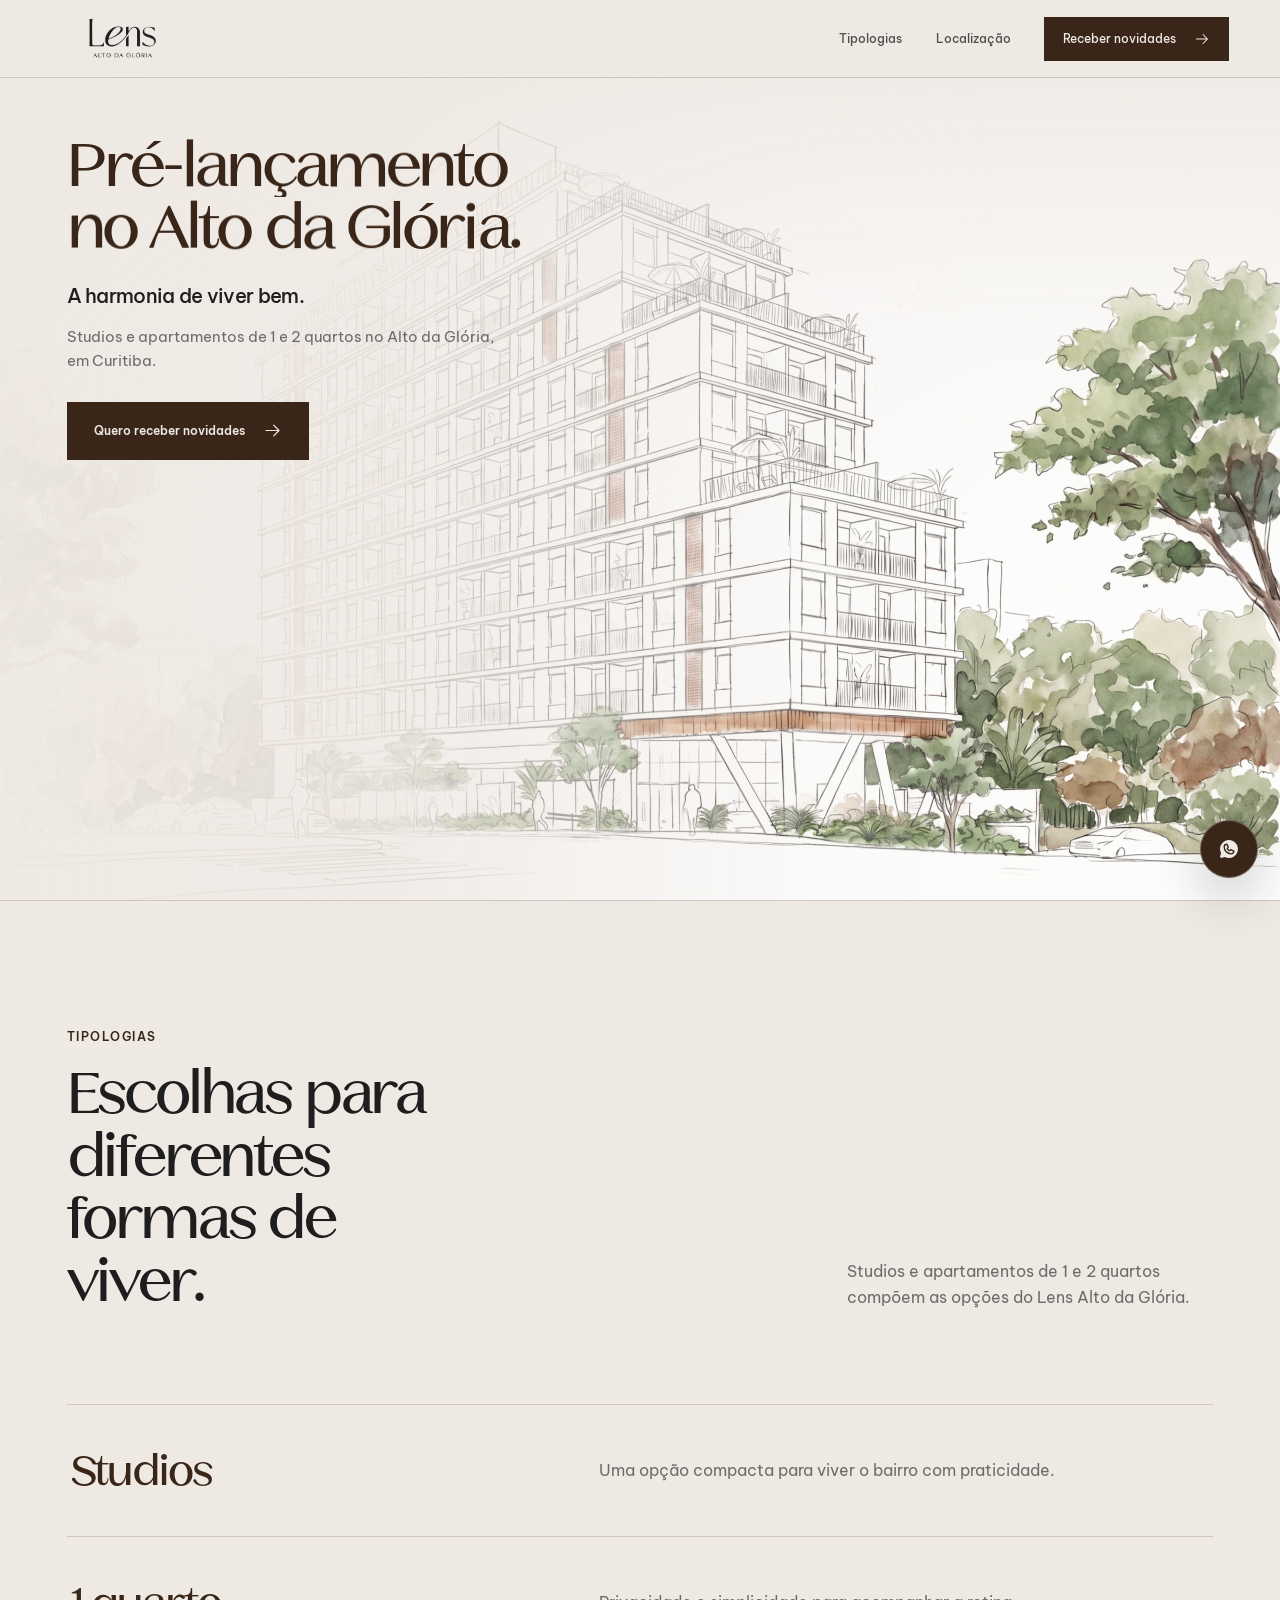
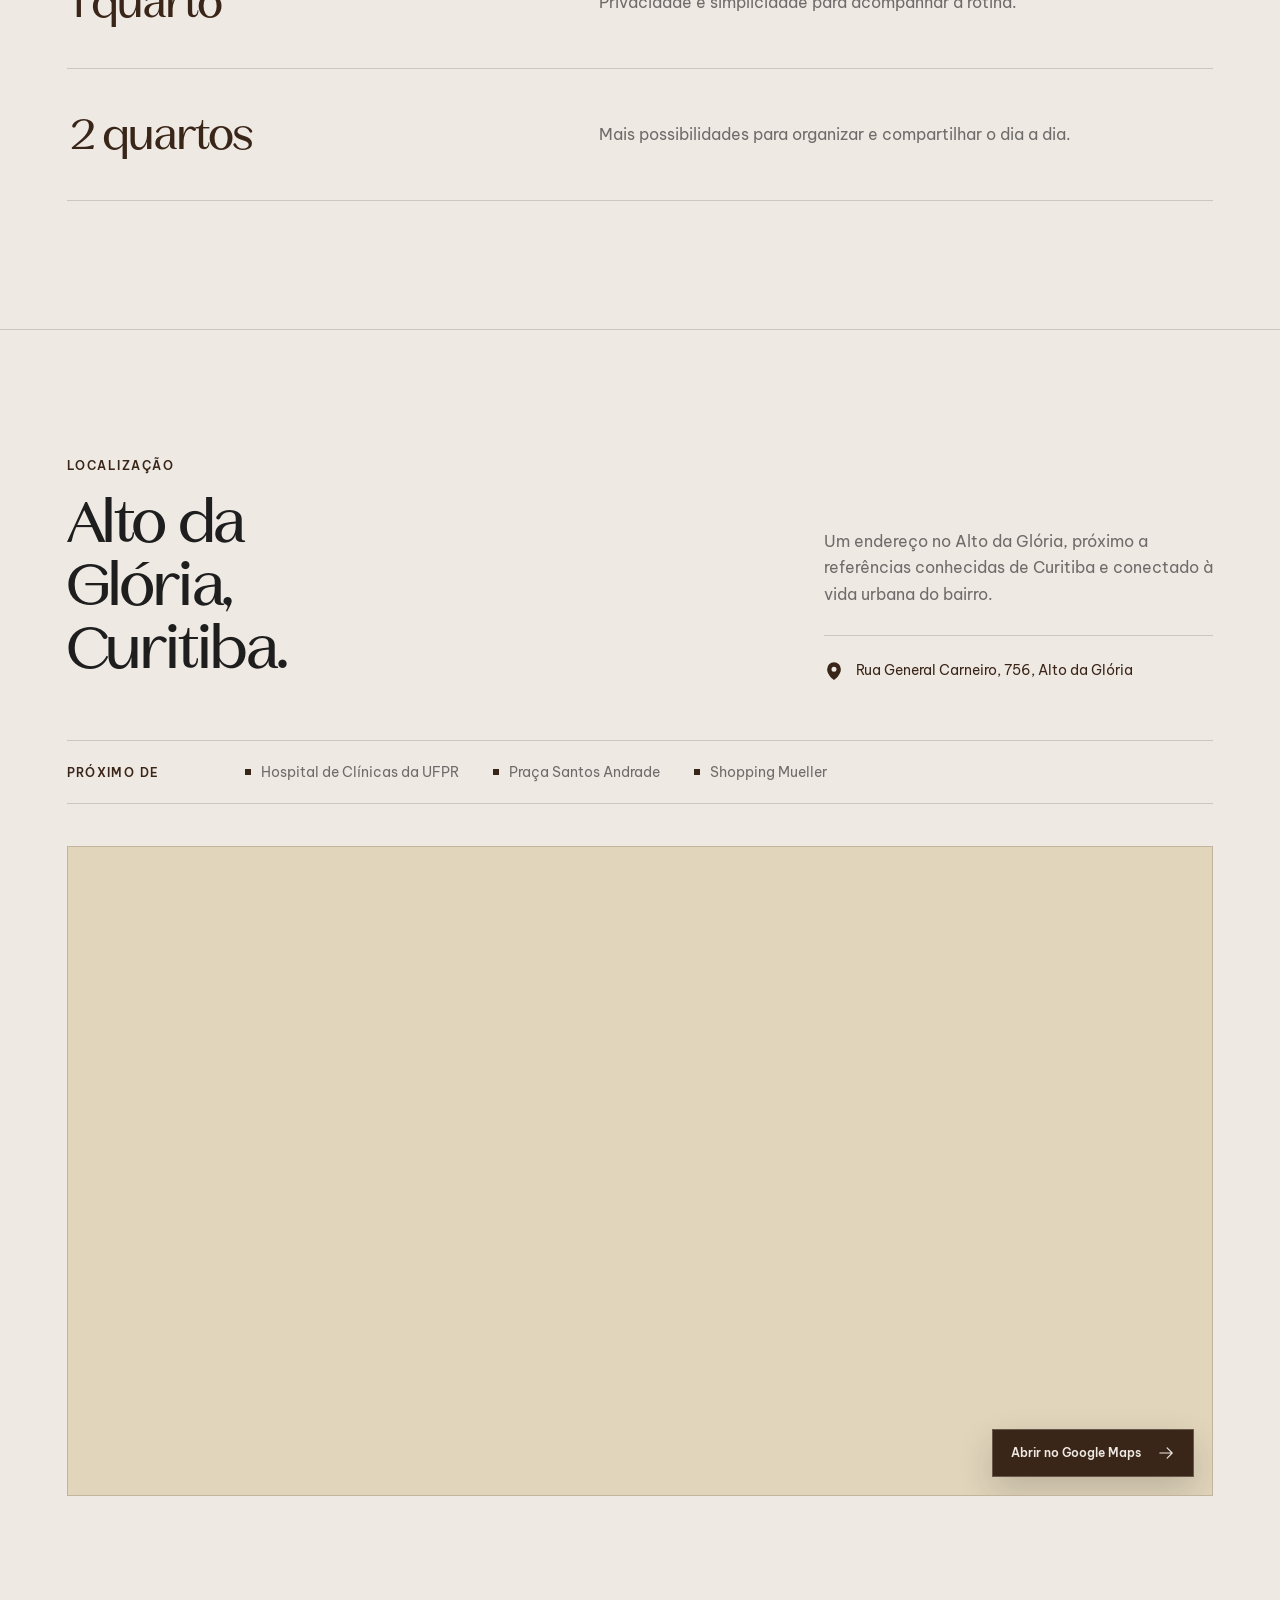
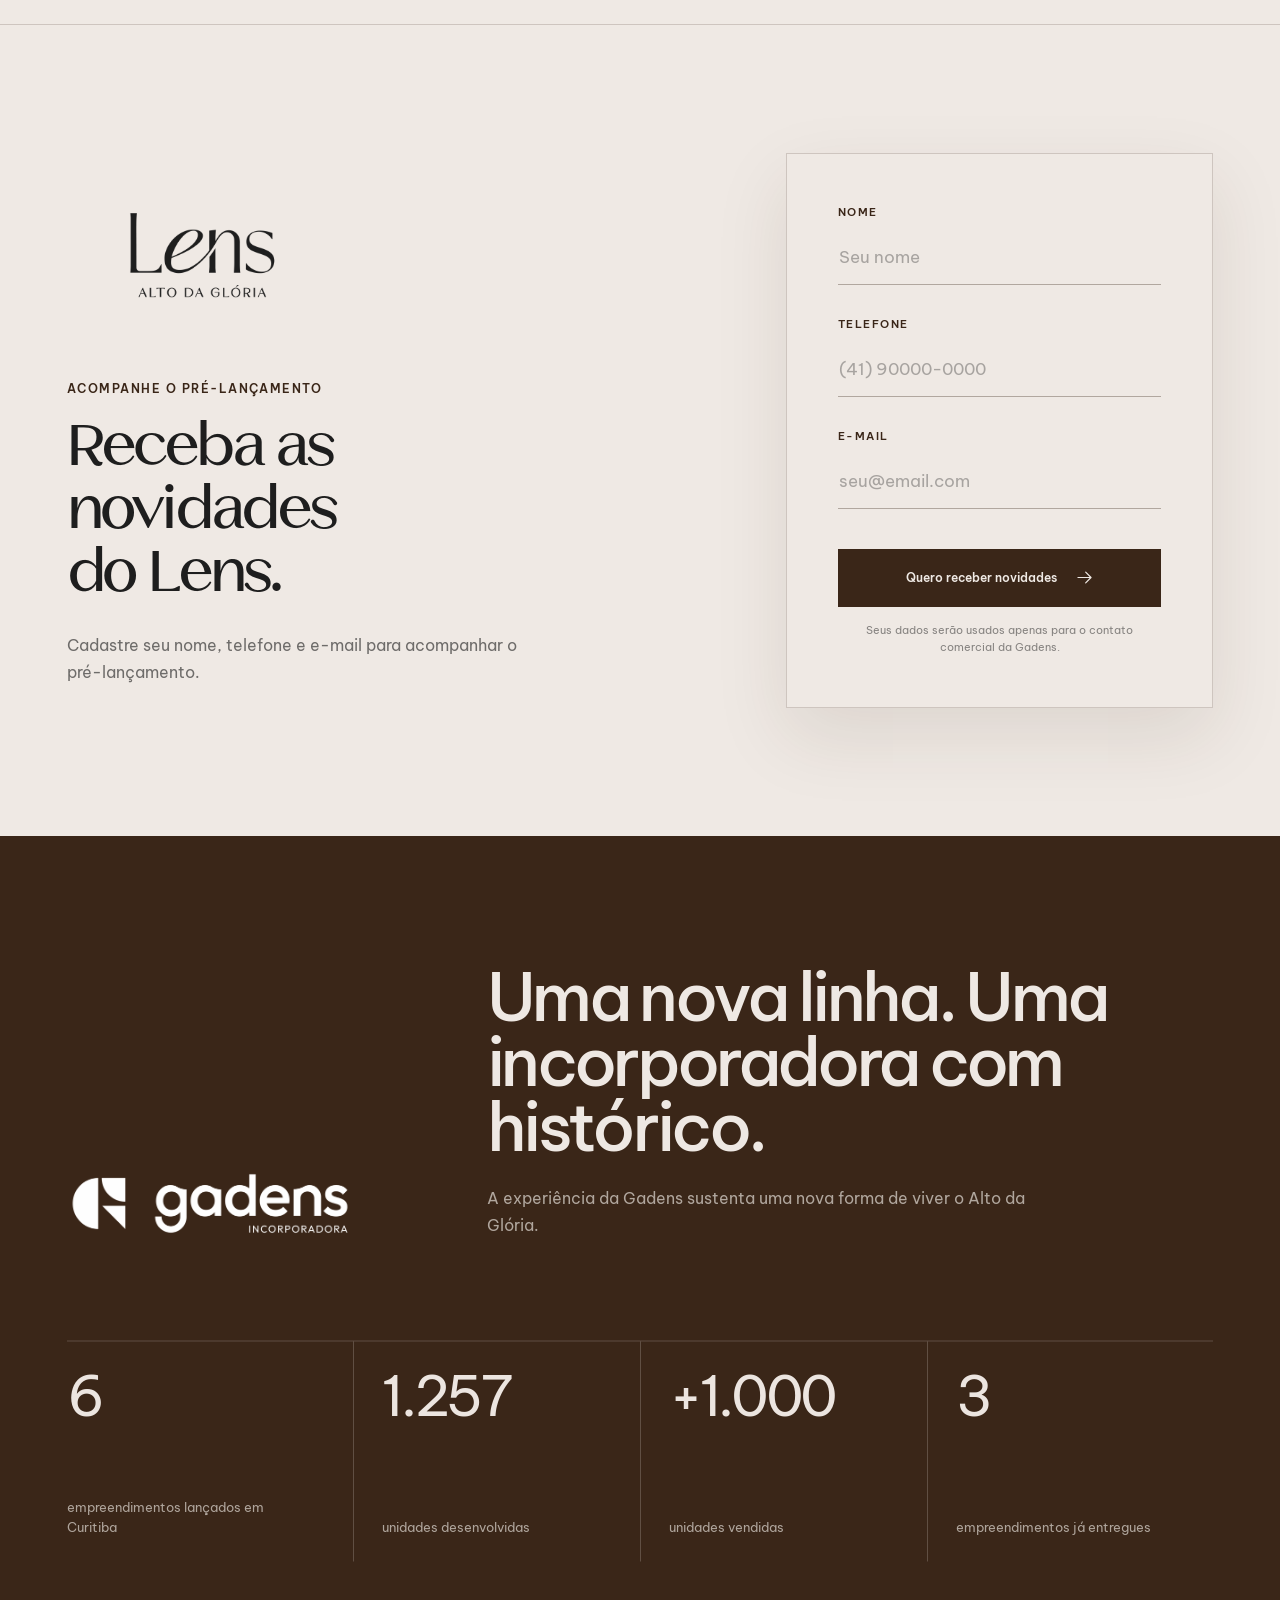
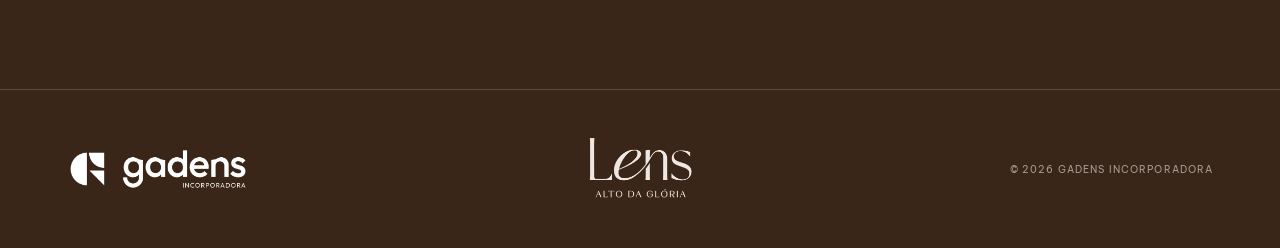
==== index.html @ 65313a86 "Remove interatividade das tipologias" ====
<!doctype html>
<html lang="pt-BR">
  <head>
    <meta charset="UTF-8" />
    <meta name="viewport" content="width=device-width, initial-scale=1.0" />
    <meta name="theme-color" content="#EFE9E4" />
    <link rel="icon" href="[data-uri]" />
    <meta
      name="description"
      content="Lens Alto da Glória. Studios, 1 e 2 quartos no Alto da Glória, em Curitiba. Cadastre-se para receber novidades."
    />
    <meta property="og:title" content="Lens Alto da Glória" />
    <meta property="og:description" content="A harmonia de viver bem." />
    <meta property="og:type" content="website" />
    <title>Lens Alto da Glória | Gadens Incorporadora</title>
    <script type="module" crossorigin src="./assets/index-Ce2ELLYA.js"></script>
    <link rel="stylesheet" crossorigin href="./assets/index-BKQWT8Rb.css">
  </head>
  <body>
    <div id="root"></div>
  </body>
</html>
---- assets/index-BKQWT8Rb.css ----
@font-face{font-family:BVP;src:url(./bvp-400-latin-PpnXBOrz.woff2) format("woff2");font-style:normal;font-weight:400;font-display:swap}@font-face{font-family:Luxenta;src:url(./luxenta-regular-CpVk4b3s.otf) format("opentype");font-style:normal;font-weight:400;font-display:swap}@font-face{font-family:Luxenta;src:url(./luxenta-medium-CBUuQSwQ.otf) format("opentype");font-style:normal;font-weight:500;font-display:swap}@font-face{font-family:Luxenta;src:url(./luxenta-semibold-DcSyJij9.otf) format("opentype");font-style:normal;font-weight:600;font-display:swap}@font-face{font-family:BVP;src:url(./bvp-500-latin-B6LVzGNe.woff2) format("woff2");font-style:normal;font-weight:500;font-display:swap}@font-face{font-family:BVP;src:url(./bvp-600-latin-BZDkUTrt.woff2) format("woff2");font-style:normal;font-weight:600;font-display:swap}:root{color:#1e1e1e;background:#efe9e4;font-family:BVP,Arial,sans-serif;font-synthesis:none;text-rendering:optimizeLegibility;--brown: #3a2618;--beige: #e1d5bb;--paper: #efe9e4;--charcoal: #1e1e1e;--muted: rgba(30, 30, 30, .62);--line: rgba(58, 38, 24, .18);--ease-out: cubic-bezier(.22, 1, .36, 1);--font-product: "Luxenta", "BVP", Arial, sans-serif}*{box-sizing:border-box}html{scroll-behavior:smooth;scroll-padding-top:86px}body{margin:0;min-width:320px;min-height:100vh;background:var(--paper)}body,button,input{font-family:inherit}button,a{-webkit-tap-highlight-color:transparent}a{color:inherit;text-decoration:none}button{color:inherit}img{display:block;max-width:100%}.page-shell{min-height:100vh;overflow:clip}.page-progress{position:fixed;z-index:100;top:0;left:0;width:100%;height:3px;background:var(--brown);transform:scaleX(0);transform-origin:left center}.site-nav{position:fixed;z-index:50;top:0;left:0;width:100%;height:78px;padding:0 clamp(20px,4vw,64px);display:flex;align-items:center;justify-content:space-between;gap:30px;background:#efe9e4eb;border-bottom:1px solid var(--line);-webkit-backdrop-filter:blur(16px);backdrop-filter:blur(16px)}.brand-link{width:142px;height:74px;display:grid;place-items:center;flex:none}.brand-link .brand-image{width:142px;height:74px;object-fit:contain;transform:scale(1.12)}.site-nav nav{display:flex;align-items:center;gap:clamp(20px,2.6vw,40px);color:#1e1e1ec2;font-size:.75rem;font-weight:500}.site-nav nav>a:not(.nav-cta){position:relative;padding:10px 0}.site-nav nav>a:not(.nav-cta):after{content:"";position:absolute;right:0;bottom:4px;left:0;height:1px;background:var(--brown);transform:scaleX(0);transform-origin:right;transition:transform .3s var(--ease-out)}.site-nav nav>a:not(.nav-cta):hover:after,.site-nav nav>a:not(.nav-cta):focus-visible:after{transform:scaleX(1);transform-origin:left}.nav-cta,.primary-button,.submit-button{display:inline-flex;align-items:center;justify-content:center;gap:18px;border:1px solid var(--brown);color:var(--paper);background:var(--brown);transition:color .3s var(--ease-out),background-color .3s var(--ease-out),transform .3s var(--ease-out)}.nav-cta{min-height:44px;padding:0 18px}.nav-cta:hover,.primary-button:hover,.submit-button:hover:not(:disabled){color:var(--brown);background:transparent;transform:translateY(-2px)}.hero{position:relative;isolation:isolate;width:100%;min-height:100dvh;margin:0;padding:clamp(134px,15vh,174px) clamp(22px,5.2vw,82px) 54px;overflow:hidden}.hero-copy{position:relative;z-index:2;max-width:700px;margin-left:max(0px,calc((100vw - 1440px)/2))}.section-label{margin:0;color:var(--brown);font-size:.72rem;font-weight:600;letter-spacing:.13em;text-transform:uppercase}.hero h1{margin:0;color:var(--brown);font-size:clamp(3.75rem,5.25vw,5.25rem);font-weight:600;line-height:.93;letter-spacing:-.055em;font-family:var(--font-product)}.hero-title-line{display:block;overflow:hidden}.hero-title-line>span{display:block}.hero-slogan{margin:24px 0 0;color:var(--charcoal);font-size:clamp(1.15rem,1.55vw,1.55rem);font-weight:500;line-height:1.16;letter-spacing:-.035em}.hero-support{max-width:45ch;margin:18px 0 0;color:var(--muted);font-size:clamp(.92rem,1.08vw,1.02rem);line-height:1.65}.hero-actions{margin-top:28px;display:flex;align-items:center}.primary-button{min-height:58px;padding:0 26px;font-size:.76rem;font-weight:600}.hero-visual{position:absolute;z-index:0;inset:78px 0 0;overflow:hidden;background:#f7f5f2}.hero-visual:after{content:"";position:absolute;z-index:1;inset:0;background:linear-gradient(90deg,rgba(239,233,228,.97) 0%,rgba(239,233,228,.88) 31%,rgba(239,233,228,.12) 62%,transparent 78%),linear-gradient(180deg,rgba(239,233,228,.9) 0%,rgba(239,233,228,.16) 30%,transparent 54%);pointer-events:none}.hero-product-image{width:100%;height:100%;position:absolute;inset:0;object-fit:cover;object-position:53% bottom;filter:saturate(.86) sepia(.05) contrast(.98);will-change:transform;transition:transform .7s cubic-bezier(.4,0,.2,1)}.hero-visual:hover .hero-product-image{transform:scale(1.008)}.section-shell{width:min(100%,1440px);margin:0 auto;padding:clamp(94px,10vw,150px) clamp(22px,5.2vw,82px)}.typology-header h2,.location-intro h2,.lead-copy h2{margin:20px 0 0;color:var(--charcoal);font-size:clamp(2.8rem,5vw,5.5rem);font-weight:500;line-height:.98;letter-spacing:-.05em;font-family:var(--font-product)}.typologies{border-top:1px solid var(--line)}.typology-header{display:grid;grid-template-columns:minmax(0,1fr) minmax(280px,.55fr);gap:clamp(50px,9vw,130px);align-items:end}.typology-header h2{max-width:10.6ch}.typology-header>p{margin:0 0 4px;color:var(--muted);font-size:1rem;line-height:1.65}.typology-list{margin-top:clamp(58px,7vw,94px);border-top:1px solid var(--line)}.typology-row{width:100%;min-height:132px;padding:24px 4px;display:grid;grid-template-columns:minmax(190px,.8fr) minmax(280px,1fr);gap:40px;align-items:center;border-bottom:1px solid var(--line);background:transparent;text-align:left}.typology-title{color:var(--brown);font-size:clamp(2.1rem,3.6vw,4rem);font-weight:500;letter-spacing:-.045em;font-family:var(--font-product)}.typology-description{color:var(--muted);font-size:.98rem;line-height:1.6}.location{border-top:1px solid var(--line)}.location-intro{display:grid;grid-template-columns:minmax(0,1fr) minmax(300px,.62fr);gap:clamp(56px,10vw,150px);align-items:end}.location-intro h2{max-width:9ch}.location-copy>p{margin:0;color:var(--muted);font-size:1rem;line-height:1.65}.location-copy address{margin-top:28px;padding-top:24px;display:flex;align-items:flex-start;gap:12px;border-top:1px solid var(--line);color:var(--brown);font-size:.9rem;font-style:normal;line-height:1.5}.location-copy address svg{flex:none;margin-top:1px}.surroundings{margin-top:58px;padding:22px 0;display:grid;grid-template-columns:150px 1fr;gap:28px;border-top:1px solid var(--line);border-bottom:1px solid var(--line)}.surroundings>p{margin:2px 0 0;color:var(--brown);font-size:.72rem;font-weight:600;letter-spacing:.12em;text-transform:uppercase}.surroundings ul{margin:0;padding:0;display:flex;flex-wrap:wrap;gap:12px 34px;list-style:none}.surroundings li{color:var(--muted);font-size:.9rem}.surroundings li:before{content:"";width:6px;height:6px;margin:0 10px 2px 0;display:inline-block;background:var(--brown)}.map-frame{position:relative;margin-top:42px;height:clamp(430px,52vw,650px);overflow:hidden;background:var(--beige);border:1px solid var(--line)}.map-frame iframe{width:100%;height:100%;display:block;border:0;filter:grayscale(.72) sepia(.18) contrast(.92)}.map-link{position:absolute;right:18px;bottom:18px;min-height:48px;padding:0 18px;display:flex;align-items:center;gap:16px;color:var(--paper);background:var(--brown);border:1px solid rgba(239,233,228,.25);box-shadow:0 14px 34px #1e1e1e2e;font-size:.74rem;font-weight:600;transition:transform .3s var(--ease-out)}.map-link:hover{transform:translateY(-3px)}.lead-section{display:grid;grid-template-columns:minmax(0,.92fr) minmax(420px,.68fr);gap:clamp(60px,11vw,160px);align-items:center;background:var(--paper);border-top:1px solid var(--line)}.lead-logo{width:246px;height:164px;object-fit:contain;margin-bottom:42px;transform:scale(1.1);transform-origin:left center}.lead-copy h2{max-width:8.5ch}.lead-copy>p:last-child{max-width:43ch;margin:28px 0 0;color:var(--muted);font-size:1rem;line-height:1.65}.lead-form-wrap{min-height:500px;padding:clamp(34px,4vw,58px);display:flex;flex-direction:column;justify-content:center;background:var(--paper);border:1px solid var(--line);box-shadow:0 28px 70px #3a26181a}.field+.field{margin-top:32px}.field label{display:block;margin-bottom:10px;color:var(--brown);font-size:.68rem;font-weight:600;letter-spacing:.13em;text-transform:uppercase}.field input{width:100%;min-height:56px;padding:0 1px;color:var(--charcoal);background:transparent;border:0;border-bottom:1px solid rgba(58,38,24,.34);border-radius:0;outline:0;font-size:1.05rem;transition:border-color .25s ease}.field input::placeholder{color:#1e1e1e57}.field input:focus{border-color:var(--brown)}.field input[aria-invalid=true]{border-color:#8b3c2f}.field-error{display:block;margin-top:8px;color:#7c3026;font-size:.76rem}.submit-error{margin-top:24px;padding:13px 14px;display:flex;align-items:flex-start;gap:10px;color:#6f2b23;background:#8b3c2f14;border:1px solid rgba(139,60,47,.22);font-size:.78rem;line-height:1.45}.submit-error svg{flex:none;margin-top:1px}.submit-button{width:100%;min-height:58px;margin-top:40px;padding:0 22px;font-size:.76rem;font-weight:600;cursor:pointer}.submit-button:disabled{cursor:wait;opacity:.58}.privacy-copy{margin:15px 0 0;color:#1e1e1e80;font-size:.7rem;line-height:1.5;text-align:center}.form-state{display:flex;flex-direction:column;align-items:flex-start}.state-icon{width:56px;height:56px;display:grid;place-items:center;color:var(--paper);background:var(--brown)}.form-state h3{margin:30px 0 0;color:var(--charcoal);font-size:clamp(2rem,3.6vw,3.4rem);font-weight:500;line-height:1;letter-spacing:-.045em;font-family:var(--font-product)}.form-state p{max-width:34ch;margin:18px 0 0;color:var(--muted);line-height:1.6}.gadens-proof{width:100%;max-width:none;color:var(--paper);background:var(--brown)}.gadens-proof-intro,.gadens-numbers{width:min(100%,1276px);margin-right:auto;margin-left:auto}.gadens-proof-intro{display:grid;grid-template-columns:minmax(230px,.42fr) minmax(0,1fr);gap:clamp(54px,9vw,140px);align-items:end}.gadens-proof-logo{width:min(100%,286px)}.gadens-proof-intro h2{max-width:14ch;margin:0;color:var(--paper);font-size:clamp(2.85rem,5.2vw,5.7rem);font-weight:500;line-height:.98;letter-spacing:-.055em}.gadens-proof-intro p{max-width:49ch;margin:26px 0 0;color:#efe9e4a8;font-size:1rem;line-height:1.65}.gadens-numbers{margin-top:clamp(68px,8vw,112px);display:grid;grid-template-columns:repeat(4,minmax(0,1fr));border-top:1px solid rgba(239,233,228,.22)}.gadens-number{min-height:220px;padding:30px clamp(18px,2.2vw,34px) 24px 0;display:flex;flex-direction:column;justify-content:space-between}.gadens-number+.gadens-number{padding-left:clamp(18px,2.2vw,34px);border-left:1px solid rgba(239,233,228,.22)}.gadens-number strong{min-width:0;font-size:clamp(3rem,4.4vw,5.25rem);font-weight:400;line-height:.9;letter-spacing:-.06em;white-space:nowrap}.gadens-number span{max-width:22ch;color:#efe9e4a8;font-size:.82rem;line-height:1.5}footer{min-height:126px;padding:30px clamp(22px,5.2vw,82px);display:grid;grid-template-columns:1fr auto 1fr;align-items:center;gap:24px;color:#efe9e499;background:var(--brown);border-top:1px solid rgba(239,233,228,.18);font-size:.65rem;letter-spacing:.11em;text-transform:uppercase}.footer-gadens-mark{display:block;width:182px}.footer-gadens-logo{width:100%;height:94px;object-fit:contain}.footer-lens-logo{width:194px;height:98px;object-fit:contain;transform:scale(1.3)}footer span:last-child{text-align:right}.whatsapp-button{position:fixed;z-index:45;right:22px;bottom:22px;width:58px;height:58px;padding:0;display:flex;align-items:center;justify-content:center;color:var(--paper);background:var(--brown);border:1px solid rgba(239,233,228,.28);border-radius:50%;box-shadow:0 18px 48px #1e1e1e38;transition:color .3s var(--ease-out),background-color .3s var(--ease-out),transform .3s var(--ease-out)}.whatsapp-button:hover{color:var(--brown);background:var(--beige);transform:translateY(-3px)}@media(max-width:1020px){.site-nav nav>a:not(.nav-cta){display:none}.hero{padding-top:138px}.hero-copy{max-width:680px;margin-left:0}.hero-visual:after{background:linear-gradient(90deg,#efe9e4f5,#efe9e4bd 58%,#efe9e414 90%),linear-gradient(180deg,rgba(239,233,228,.9) 0%,rgba(239,233,228,.08) 48%,transparent 68%)}.typology-header,.location-intro,.lead-section{grid-template-columns:1fr}.typology-header,.location-intro{gap:36px}.typology-header>p,.location-copy{max-width:560px}.lead-section{gap:56px}.lead-form-wrap{width:min(100%,620px)}.gadens-proof-intro{grid-template-columns:1fr;align-items:start}.gadens-proof-logo{width:248px}.gadens-numbers{grid-template-columns:repeat(2,minmax(0,1fr))}.gadens-number:nth-child(3){border-left:0;border-top:1px solid rgba(239,233,228,.22)}.gadens-number:nth-child(4){border-top:1px solid rgba(239,233,228,.22)}}@media(max-width:660px){html{scroll-padding-top:72px}.site-nav{height:72px;padding:0 16px}.brand-link,.brand-link .brand-image{width:106px;height:64px}.nav-cta{min-height:42px;padding:0 13px;gap:10px;font-size:.68rem}.hero{min-height:800px;padding:112px 20px 58px}.hero h1{font-size:clamp(2.35rem,11.5vw,3.45rem);line-height:.95;letter-spacing:-.06em}.hero-slogan{margin-top:24px;font-size:1.3rem}.hero-support{margin-top:14px;font-size:.92rem}.hero-actions{width:100%;margin-top:24px}.primary-button{width:100%}.hero-visual{inset:72px 0 0}.hero-visual:after{background:linear-gradient(180deg,rgba(239,233,228,.98) 0%,rgba(239,233,228,.9) 44%,rgba(239,233,228,.18) 69%,transparent 83%)}.hero-product-image{object-position:54% bottom}.section-shell{padding:86px 20px}.typology-header h2,.location-intro h2,.lead-copy h2{font-size:clamp(2.7rem,13vw,4rem)}.typology-list{margin-top:50px}.typology-row{min-height:150px;padding:24px 0;grid-template-columns:1fr;gap:12px}.typology-title{font-size:2.45rem}.typology-description{grid-column:1;max-width:35ch}.surroundings{grid-template-columns:1fr;gap:18px}.surroundings ul{display:grid;gap:13px}.map-frame{height:500px}.map-link{right:12px;bottom:12px}.lead-logo{width:178px;height:118px;margin-bottom:32px}.lead-form-wrap{min-height:550px;padding:40px 22px 32px}.gadens-proof-intro{gap:42px}.gadens-proof-intro h2{font-size:clamp(2.75rem,13vw,4rem)}.gadens-numbers{margin-top:60px;grid-template-columns:1fr}.gadens-number{min-height:170px;padding:26px 0 24px}.gadens-number+.gadens-number,.gadens-number:nth-child(3),.gadens-number:nth-child(4){padding-left:0;border-left:0;border-top:1px solid rgba(239,233,228,.22)}footer{padding:36px 20px 108px;grid-template-columns:138px 138px;justify-content:start;justify-items:start;gap:22px 24px}.footer-gadens-mark,.footer-lens-logo,.footer-gadens-logo{width:138px;height:92px}.footer-lens-logo{transform:scale(1.45)}footer span:last-child{grid-column:1 / -1;text-align:left}.whatsapp-button{right:15px;bottom:15px;width:54px;height:54px}}@media(max-width:360px){.nav-cta{padding:0 10px;gap:8px;font-size:.61rem}}@media(prefers-reduced-motion:reduce){html{scroll-behavior:auto}*,*:before,*:after{scroll-behavior:auto!important;animation-duration:.01ms!important;animation-iteration-count:1!important;transition-duration:.01ms!important}}
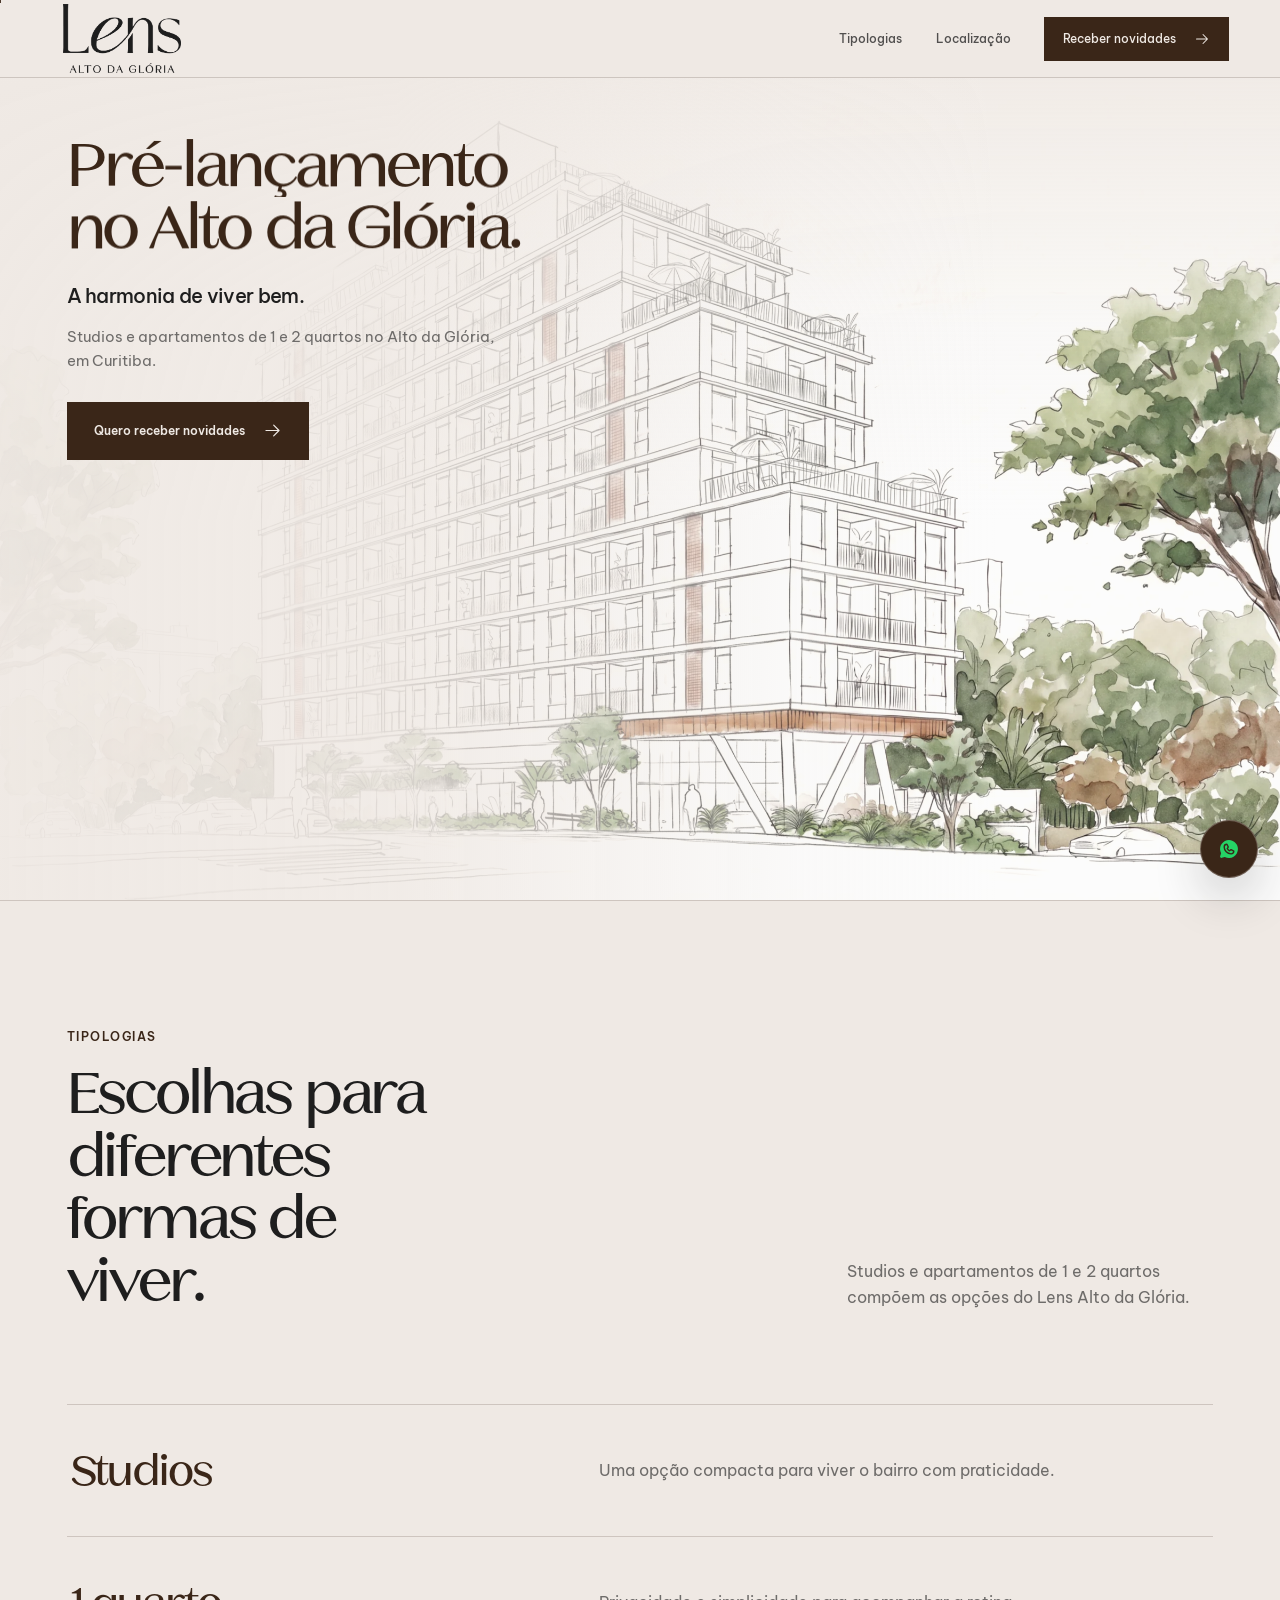
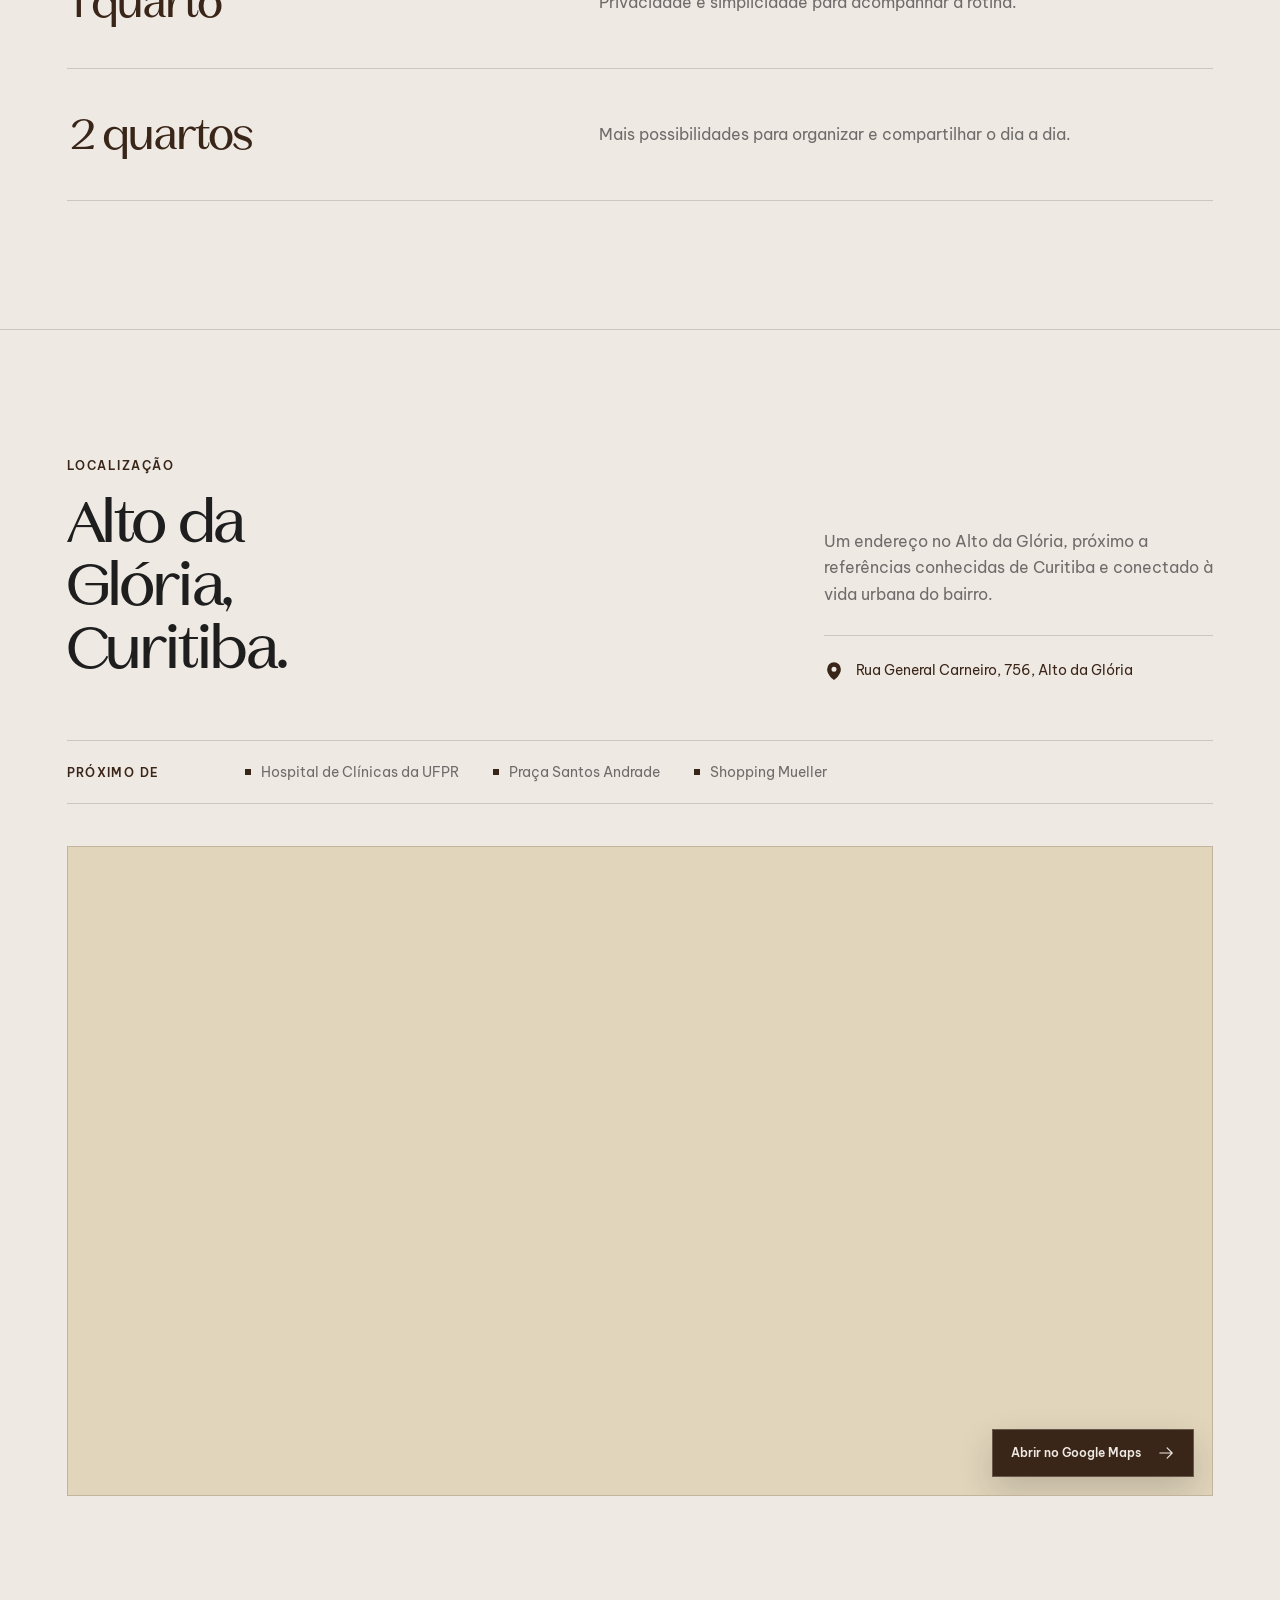
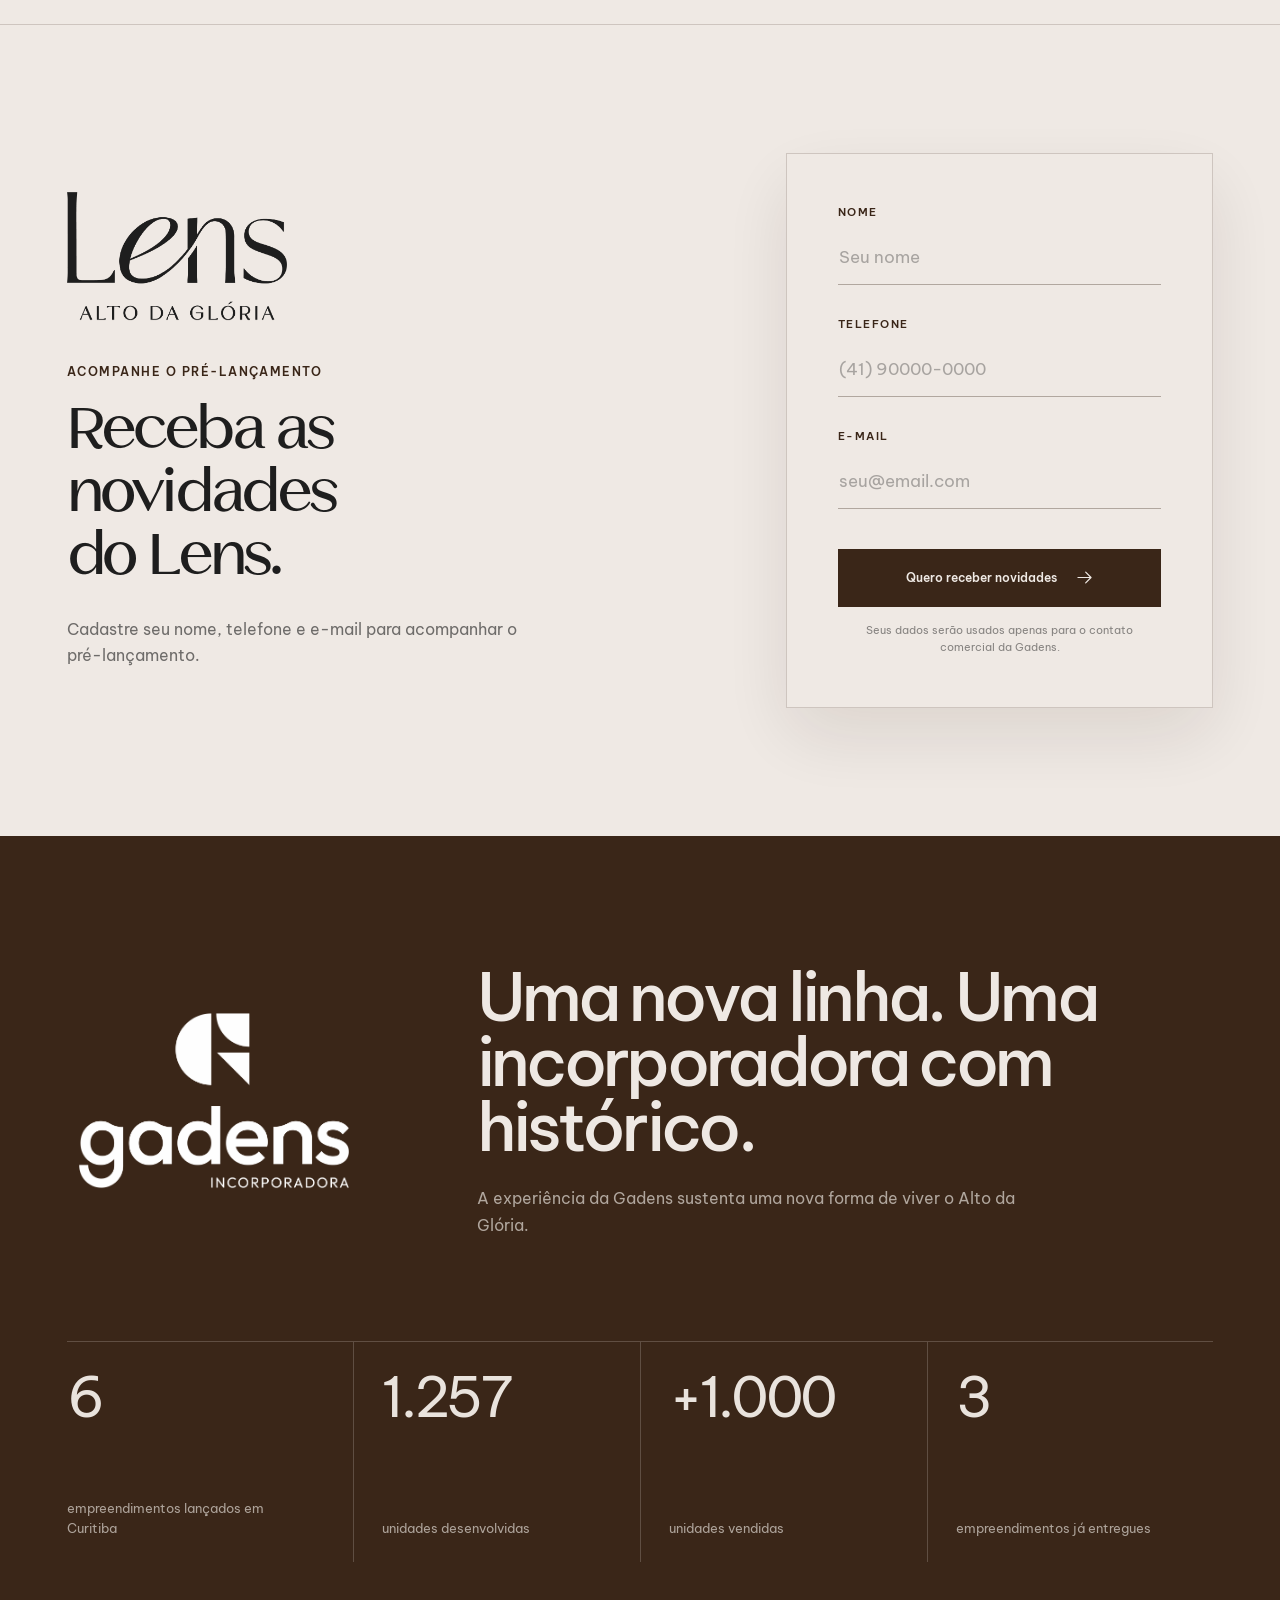
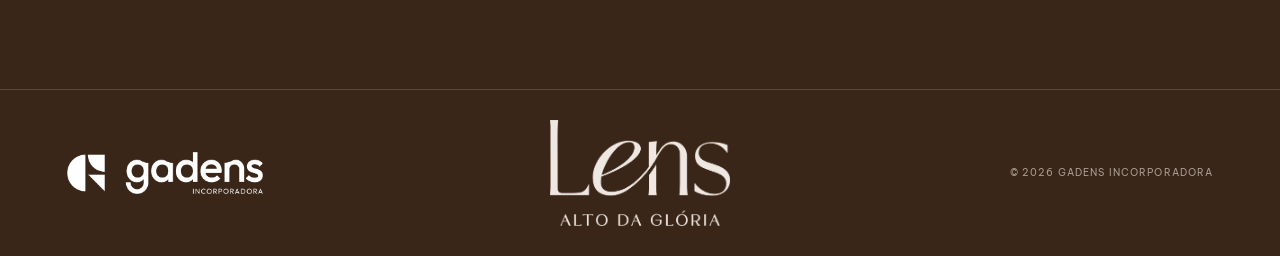
==== commit 6a323421: "Refina logos e WhatsApp responsivos" ====
--- a/index.html
+++ b/index.html
@@ -13,8 +13,8 @@
     <meta property="og:description" content="A harmonia de viver bem." />
     <meta property="og:type" content="website" />
     <title>Lens Alto da Glória | Gadens Incorporadora</title>
-    <script type="module" crossorigin src="./assets/index-Ce2ELLYA.js"></script>
-    <link rel="stylesheet" crossorigin href="./assets/index-BKQWT8Rb.css">
+    <script type="module" crossorigin src="./assets/index-Bk3sko1O.js"></script>
+    <link rel="stylesheet" crossorigin href="./assets/index-BEixvNtS.css">
   </head>
   <body>
     <div id="root"></div>
--- a/assets/index-BEixvNtS.css
+++ b/assets/index-BEixvNtS.css
@@ -0,0 +1 @@
+@font-face{font-family:BVP;src:url(./bvp-400-latin-PpnXBOrz.woff2) format("woff2");font-style:normal;font-weight:400;font-display:swap}@font-face{font-family:Luxenta;src:url(./luxenta-regular-CpVk4b3s.otf) format("opentype");font-style:normal;font-weight:400;font-display:swap}@font-face{font-family:Luxenta;src:url(./luxenta-medium-CBUuQSwQ.otf) format("opentype");font-style:normal;font-weight:500;font-display:swap}@font-face{font-family:Luxenta;src:url(./luxenta-semibold-DcSyJij9.otf) format("opentype");font-style:normal;font-weight:600;font-display:swap}@font-face{font-family:BVP;src:url(./bvp-500-latin-B6LVzGNe.woff2) format("woff2");font-style:normal;font-weight:500;font-display:swap}@font-face{font-family:BVP;src:url(./bvp-600-latin-BZDkUTrt.woff2) format("woff2");font-style:normal;font-weight:600;font-display:swap}:root{color:#1e1e1e;background:#efe9e4;font-family:BVP,Arial,sans-serif;font-synthesis:none;text-rendering:optimizeLegibility;--brown: #3a2618;--beige: #e1d5bb;--paper: #efe9e4;--charcoal: #1e1e1e;--muted: rgba(30, 30, 30, .62);--line: rgba(58, 38, 24, .18);--ease-out: cubic-bezier(.22, 1, .36, 1);--font-product: "Luxenta", "BVP", Arial, sans-serif}*{box-sizing:border-box}html{scroll-behavior:smooth;scroll-padding-top:86px}body{margin:0;min-width:320px;min-height:100vh;background:var(--paper)}body,button,input{font-family:inherit}button,a{-webkit-tap-highlight-color:transparent}a{color:inherit;text-decoration:none}button{color:inherit}img{display:block;max-width:100%}.page-shell{min-height:100vh;overflow:clip}.page-progress{position:fixed;z-index:100;top:0;left:0;width:100%;height:3px;background:var(--brown);transform:scaleX(0);transform-origin:left center}.site-nav{position:fixed;z-index:50;top:0;left:0;width:100%;height:78px;padding:0 clamp(20px,4vw,64px);display:flex;align-items:center;justify-content:space-between;gap:30px;background:#efe9e4eb;border-bottom:1px solid var(--line);-webkit-backdrop-filter:blur(16px);backdrop-filter:blur(16px)}.brand-link{width:142px;height:74px;display:grid;place-items:center;flex:none}.brand-link .brand-image{width:118px;height:auto;object-fit:contain}.site-nav nav{display:flex;align-items:center;gap:clamp(20px,2.6vw,40px);color:#1e1e1ec2;font-size:.75rem;font-weight:500}.site-nav nav>a:not(.nav-cta){position:relative;padding:10px 0}.site-nav nav>a:not(.nav-cta):after{content:"";position:absolute;right:0;bottom:4px;left:0;height:1px;background:var(--brown);transform:scaleX(0);transform-origin:right;transition:transform .3s var(--ease-out)}.site-nav nav>a:not(.nav-cta):hover:after,.site-nav nav>a:not(.nav-cta):focus-visible:after{transform:scaleX(1);transform-origin:left}.nav-cta,.primary-button,.submit-button{display:inline-flex;align-items:center;justify-content:center;gap:18px;border:1px solid var(--brown);color:var(--paper);background:var(--brown);transition:color .3s var(--ease-out),background-color .3s var(--ease-out),transform .3s var(--ease-out)}.nav-cta{min-height:44px;padding:0 18px}.nav-cta:hover,.primary-button:hover,.submit-button:hover:not(:disabled){color:var(--brown);background:transparent;transform:translateY(-2px)}.hero{position:relative;isolation:isolate;width:100%;min-height:100dvh;margin:0;padding:clamp(134px,15vh,174px) clamp(22px,5.2vw,82px) 54px;overflow:hidden}.hero-copy{position:relative;z-index:2;max-width:700px;margin-left:max(0px,calc((100vw - 1440px)/2))}.section-label{margin:0;color:var(--brown);font-size:.72rem;font-weight:600;letter-spacing:.13em;text-transform:uppercase}.hero h1{margin:0;color:var(--brown);font-size:clamp(3.75rem,5.25vw,5.25rem);font-weight:600;line-height:.93;letter-spacing:-.055em;font-family:var(--font-product)}.hero-title-line{display:block;overflow:hidden}.hero-title-line>span{display:block}.hero-slogan{margin:24px 0 0;color:var(--charcoal);font-size:clamp(1.15rem,1.55vw,1.55rem);font-weight:500;line-height:1.16;letter-spacing:-.035em}.hero-support{max-width:45ch;margin:18px 0 0;color:var(--muted);font-size:clamp(.92rem,1.08vw,1.02rem);line-height:1.65}.hero-actions{margin-top:28px;display:flex;align-items:center}.primary-button{min-height:58px;padding:0 26px;font-size:.76rem;font-weight:600}.hero-visual{position:absolute;z-index:0;inset:78px 0 0;overflow:hidden;background:#f7f5f2}.hero-visual:after{content:"";position:absolute;z-index:1;inset:0;background:linear-gradient(90deg,rgba(239,233,228,.97) 0%,rgba(239,233,228,.88) 31%,rgba(239,233,228,.12) 62%,transparent 78%),linear-gradient(180deg,rgba(239,233,228,.9) 0%,rgba(239,233,228,.16) 30%,transparent 54%);pointer-events:none}.hero-product-image{width:100%;height:100%;position:absolute;inset:0;object-fit:cover;object-position:53% bottom;filter:saturate(.86) sepia(.05) contrast(.98);will-change:transform;transition:transform .7s cubic-bezier(.4,0,.2,1)}.hero-visual:hover .hero-product-image{transform:scale(1.008)}.section-shell{width:min(100%,1440px);margin:0 auto;padding:clamp(94px,10vw,150px) clamp(22px,5.2vw,82px)}.typology-header h2,.location-intro h2,.lead-copy h2{margin:20px 0 0;color:var(--charcoal);font-size:clamp(2.8rem,5vw,5.5rem);font-weight:500;line-height:.98;letter-spacing:-.05em;font-family:var(--font-product)}.typologies{border-top:1px solid var(--line)}.typology-header{display:grid;grid-template-columns:minmax(0,1fr) minmax(280px,.55fr);gap:clamp(50px,9vw,130px);align-items:end}.typology-header h2{max-width:10.6ch}.typology-header>p{margin:0 0 4px;color:var(--muted);font-size:1rem;line-height:1.65}.typology-list{margin-top:clamp(58px,7vw,94px);border-top:1px solid var(--line)}.typology-row{width:100%;min-height:132px;padding:24px 4px;display:grid;grid-template-columns:minmax(190px,.8fr) minmax(280px,1fr);gap:40px;align-items:center;border-bottom:1px solid var(--line);background:transparent;text-align:left}.typology-title{color:var(--brown);font-size:clamp(2.1rem,3.6vw,4rem);font-weight:500;letter-spacing:-.045em;font-family:var(--font-product)}.typology-description{color:var(--muted);font-size:.98rem;line-height:1.6}.location{border-top:1px solid var(--line)}.location-intro{display:grid;grid-template-columns:minmax(0,1fr) minmax(300px,.62fr);gap:clamp(56px,10vw,150px);align-items:end}.location-intro h2{max-width:9ch}.location-copy>p{margin:0;color:var(--muted);font-size:1rem;line-height:1.65}.location-copy address{margin-top:28px;padding-top:24px;display:flex;align-items:flex-start;gap:12px;border-top:1px solid var(--line);color:var(--brown);font-size:.9rem;font-style:normal;line-height:1.5}.location-copy address svg{flex:none;margin-top:1px}.surroundings{margin-top:58px;padding:22px 0;display:grid;grid-template-columns:150px 1fr;gap:28px;border-top:1px solid var(--line);border-bottom:1px solid var(--line)}.surroundings>p{margin:2px 0 0;color:var(--brown);font-size:.72rem;font-weight:600;letter-spacing:.12em;text-transform:uppercase}.surroundings ul{margin:0;padding:0;display:flex;flex-wrap:wrap;gap:12px 34px;list-style:none}.surroundings li{color:var(--muted);font-size:.9rem}.surroundings li:before{content:"";width:6px;height:6px;margin:0 10px 2px 0;display:inline-block;background:var(--brown)}.map-frame{position:relative;margin-top:42px;height:clamp(430px,52vw,650px);overflow:hidden;background:var(--beige);border:1px solid var(--line)}.map-frame iframe{width:100%;height:100%;display:block;border:0;filter:grayscale(.72) sepia(.18) contrast(.92)}.map-link{position:absolute;right:18px;bottom:18px;min-height:48px;padding:0 18px;display:flex;align-items:center;gap:16px;color:var(--paper);background:var(--brown);border:1px solid rgba(239,233,228,.25);box-shadow:0 14px 34px #1e1e1e2e;font-size:.74rem;font-weight:600;transition:transform .3s var(--ease-out)}.map-link:hover{transform:translateY(-3px)}.lead-section{display:grid;grid-template-columns:minmax(0,.92fr) minmax(420px,.68fr);gap:clamp(60px,11vw,160px);align-items:center;background:var(--paper);border-top:1px solid var(--line)}.lead-logo{width:clamp(220px,17vw,270px);height:auto;display:block;margin-bottom:44px}.lead-copy h2{max-width:8.5ch}.lead-copy>p:last-child{max-width:43ch;margin:28px 0 0;color:var(--muted);font-size:1rem;line-height:1.65}.lead-form-wrap{min-height:500px;padding:clamp(34px,4vw,58px);display:flex;flex-direction:column;justify-content:center;background:var(--paper);border:1px solid var(--line);box-shadow:0 28px 70px #3a26181a}.field+.field{margin-top:32px}.field label{display:block;margin-bottom:10px;color:var(--brown);font-size:.68rem;font-weight:600;letter-spacing:.13em;text-transform:uppercase}.field input{width:100%;min-height:56px;padding:0 1px;color:var(--charcoal);background:transparent;border:0;border-bottom:1px solid rgba(58,38,24,.34);border-radius:0;outline:0;font-size:1.05rem;transition:border-color .25s ease}.field input::placeholder{color:#1e1e1e57}.field input:focus{border-color:var(--brown)}.field input[aria-invalid=true]{border-color:#8b3c2f}.field-error{display:block;margin-top:8px;color:#7c3026;font-size:.76rem}.submit-error{margin-top:24px;padding:13px 14px;display:flex;align-items:flex-start;gap:10px;color:#6f2b23;background:#8b3c2f14;border:1px solid rgba(139,60,47,.22);font-size:.78rem;line-height:1.45}.submit-error svg{flex:none;margin-top:1px}.submit-button{width:100%;min-height:58px;margin-top:40px;padding:0 22px;font-size:.76rem;font-weight:600;cursor:pointer}.submit-button:disabled{cursor:wait;opacity:.58}.privacy-copy{margin:15px 0 0;color:#1e1e1e80;font-size:.7rem;line-height:1.5;text-align:center}.form-state{display:flex;flex-direction:column;align-items:flex-start}.state-icon{width:56px;height:56px;display:grid;place-items:center;color:var(--paper);background:var(--brown)}.form-state h3{margin:30px 0 0;color:var(--charcoal);font-size:clamp(2rem,3.6vw,3.4rem);font-weight:500;line-height:1;letter-spacing:-.045em;font-family:var(--font-product)}.form-state p{max-width:34ch;margin:18px 0 0;color:var(--muted);line-height:1.6}.gadens-proof{width:100%;max-width:none;color:var(--paper);background:var(--brown)}.gadens-proof-intro,.gadens-numbers{width:min(100%,1276px);margin-right:auto;margin-left:auto}.gadens-proof-intro{display:grid;grid-template-columns:minmax(250px,.4fr) minmax(0,1fr);gap:clamp(54px,9vw,140px);align-items:center}.gadens-proof-mark{display:grid;place-items:center}.gadens-proof-logo{width:min(100%,270px);height:auto;display:block}.gadens-proof-intro h2{max-width:14ch;margin:0;color:var(--paper);font-size:clamp(2.85rem,5.2vw,5.7rem);font-weight:500;line-height:.98;letter-spacing:-.055em}.gadens-proof-intro p{max-width:49ch;margin:26px 0 0;color:#efe9e4a8;font-size:1rem;line-height:1.65}.gadens-numbers{margin-top:clamp(68px,8vw,112px);display:grid;grid-template-columns:repeat(4,minmax(0,1fr));border-top:1px solid rgba(239,233,228,.22)}.gadens-number{min-height:220px;padding:30px clamp(18px,2.2vw,34px) 24px 0;display:flex;flex-direction:column;justify-content:space-between}.gadens-number+.gadens-number{padding-left:clamp(18px,2.2vw,34px);border-left:1px solid rgba(239,233,228,.22)}.gadens-number strong{min-width:0;font-size:clamp(3rem,4.4vw,5.25rem);font-weight:400;line-height:.9;letter-spacing:-.06em;white-space:nowrap}.gadens-number span{max-width:22ch;color:#efe9e4a8;font-size:.82rem;line-height:1.5}footer{min-height:126px;padding:30px clamp(22px,5.2vw,82px);display:grid;grid-template-columns:1fr auto 1fr;align-items:center;gap:24px;color:#efe9e499;background:var(--brown);border-top:1px solid rgba(239,233,228,.18);font-size:.65rem;letter-spacing:.11em;text-transform:uppercase}.footer-gadens-mark{display:block;width:196px}.footer-gadens-logo{width:100%;height:auto;display:block}.footer-lens-logo{width:180px;height:auto;display:block;object-fit:contain}footer span:last-child{text-align:right}.whatsapp-button{position:fixed;z-index:45;right:22px;bottom:22px;width:58px;height:58px;padding:0;display:flex;align-items:center;justify-content:center;color:#25d366;background:var(--brown);border:1px solid rgba(239,233,228,.28);border-radius:50%;box-shadow:0 18px 48px #1e1e1e38;transition:color .3s var(--ease-out),background-color .3s var(--ease-out),transform .3s var(--ease-out)}.whatsapp-button:hover{color:#1fbf5b;background:var(--beige);transform:translateY(-3px)}@media(max-width:1020px){.site-nav nav>a:not(.nav-cta){display:none}.hero{padding-top:138px}.hero-copy{max-width:680px;margin-left:0}.hero-visual:after{background:linear-gradient(90deg,#efe9e4f5,#efe9e4bd 58%,#efe9e414 90%),linear-gradient(180deg,rgba(239,233,228,.9) 0%,rgba(239,233,228,.08) 48%,transparent 68%)}.typology-header,.location-intro,.lead-section{grid-template-columns:1fr}.typology-header,.location-intro{gap:36px}.typology-header>p,.location-copy{max-width:560px}.lead-section{gap:56px}.lead-form-wrap{width:min(100%,620px)}.gadens-proof-intro{grid-template-columns:1fr;align-items:start}.gadens-proof-mark{place-items:start}.gadens-proof-logo{width:248px}.gadens-numbers{grid-template-columns:repeat(2,minmax(0,1fr))}.gadens-number:nth-child(3){border-left:0;border-top:1px solid rgba(239,233,228,.22)}.gadens-number:nth-child(4){border-top:1px solid rgba(239,233,228,.22)}}@media(max-width:660px){html{scroll-padding-top:72px}.site-nav{height:72px;padding:0 16px}.brand-link{width:106px;height:64px}.brand-link .brand-image{width:92px;height:auto}.nav-cta{min-height:42px;padding:0 13px;gap:10px;font-size:.68rem}.hero{min-height:800px;padding:112px 20px 58px}.hero h1{font-size:clamp(2.35rem,11.5vw,3.45rem);line-height:.95;letter-spacing:-.06em}.hero-slogan{margin-top:24px;font-size:1.3rem}.hero-support{margin-top:14px;font-size:.92rem}.hero-actions{width:100%;margin-top:24px}.primary-button{width:100%}.hero-visual{inset:72px 0 0}.hero-visual:after{background:linear-gradient(180deg,rgba(239,233,228,.98) 0%,rgba(239,233,228,.9) 44%,rgba(239,233,228,.18) 69%,transparent 83%)}.hero-product-image{object-position:54% bottom}.section-shell{padding:86px 20px}.typology-header h2,.location-intro h2,.lead-copy h2{font-size:clamp(2.7rem,13vw,4rem)}.typology-list{margin-top:50px}.typology-row{min-height:150px;padding:24px 0;grid-template-columns:1fr;gap:12px}.typology-title{font-size:2.45rem}.typology-description{grid-column:1;max-width:35ch}.surroundings{grid-template-columns:1fr;gap:18px}.surroundings ul{display:grid;gap:13px}.map-frame{height:500px}.map-link{right:12px;bottom:12px}.lead-logo{width:190px;height:auto;margin-bottom:32px}.lead-form-wrap{min-height:550px;padding:40px 22px 32px}.gadens-proof-intro{gap:42px}.gadens-proof-mark{place-items:start}.gadens-proof-logo{width:190px}.gadens-proof-intro h2{font-size:clamp(2.75rem,13vw,4rem)}.gadens-numbers{margin-top:60px;grid-template-columns:1fr}.gadens-number{min-height:170px;padding:26px 0 24px}.gadens-number+.gadens-number,.gadens-number:nth-child(3),.gadens-number:nth-child(4){padding-left:0;border-left:0;border-top:1px solid rgba(239,233,228,.22)}footer{padding:36px 20px 108px;grid-template-columns:124px 124px;justify-content:center;justify-items:center;gap:24px 28px}.footer-gadens-mark,.footer-lens-logo{width:124px;height:84px}.footer-gadens-logo{width:124px;height:84px;object-fit:contain}footer span:last-child{grid-column:1 / -1;width:100%;text-align:center}.whatsapp-button{right:15px;bottom:15px;width:54px;height:54px}}@media(max-width:360px){.nav-cta{padding:0 10px;gap:8px;font-size:.61rem}}@media(prefers-reduced-motion:reduce){html{scroll-behavior:auto}*,*:before,*:after{scroll-behavior:auto!important;animation-duration:.01ms!important;animation-iteration-count:1!important;transition-duration:.01ms!important}}
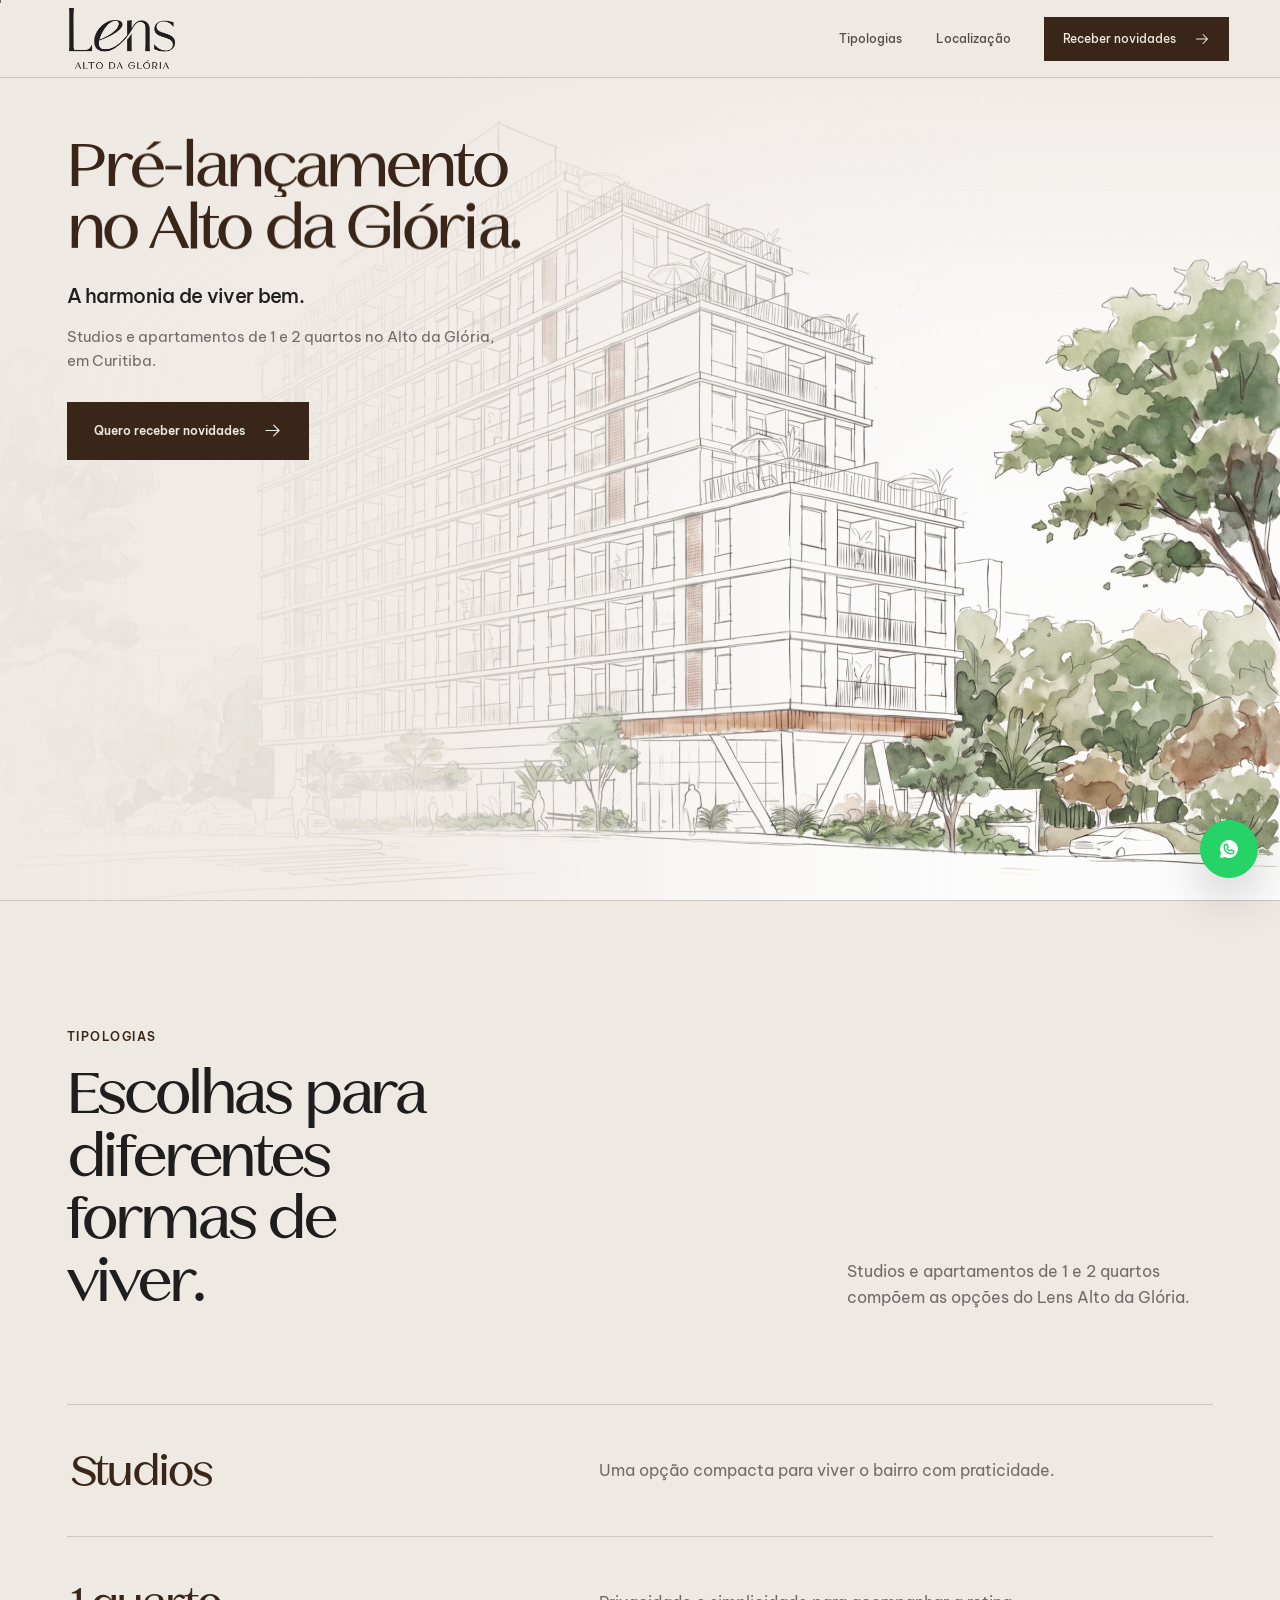
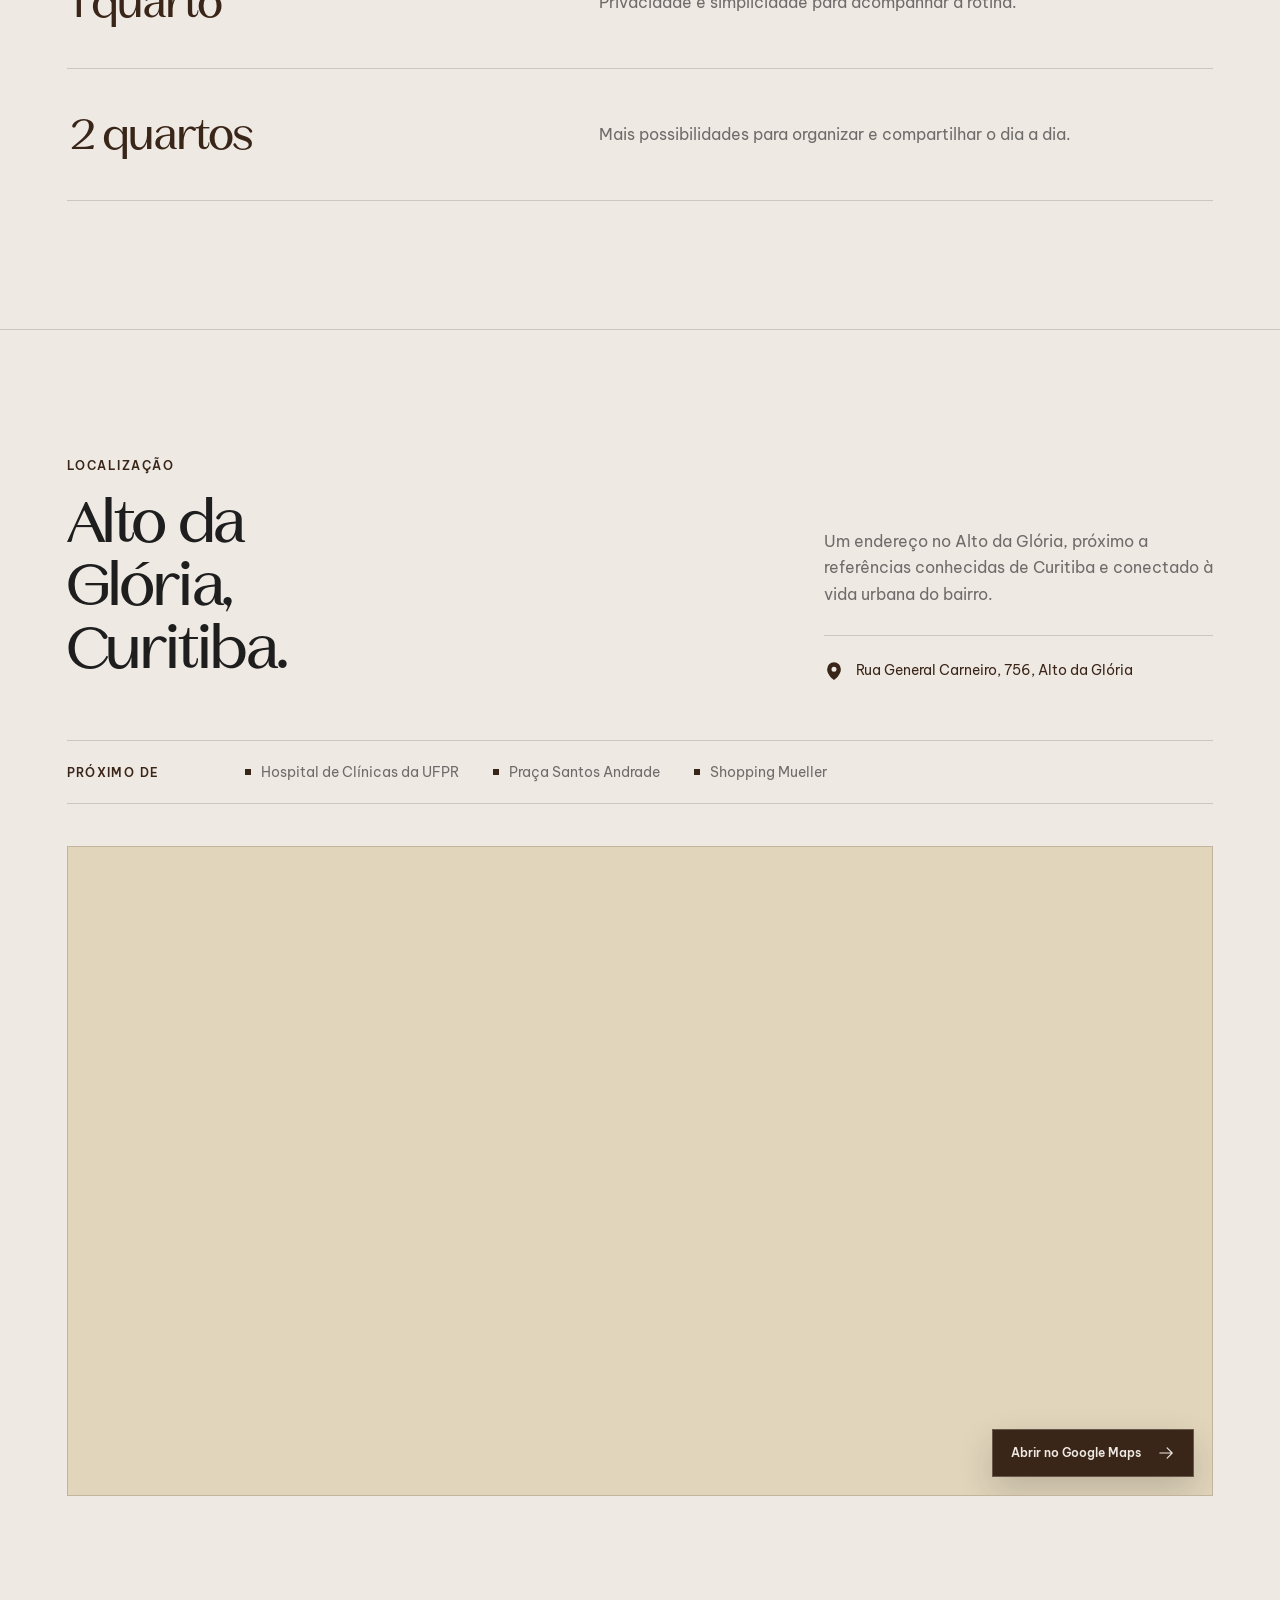
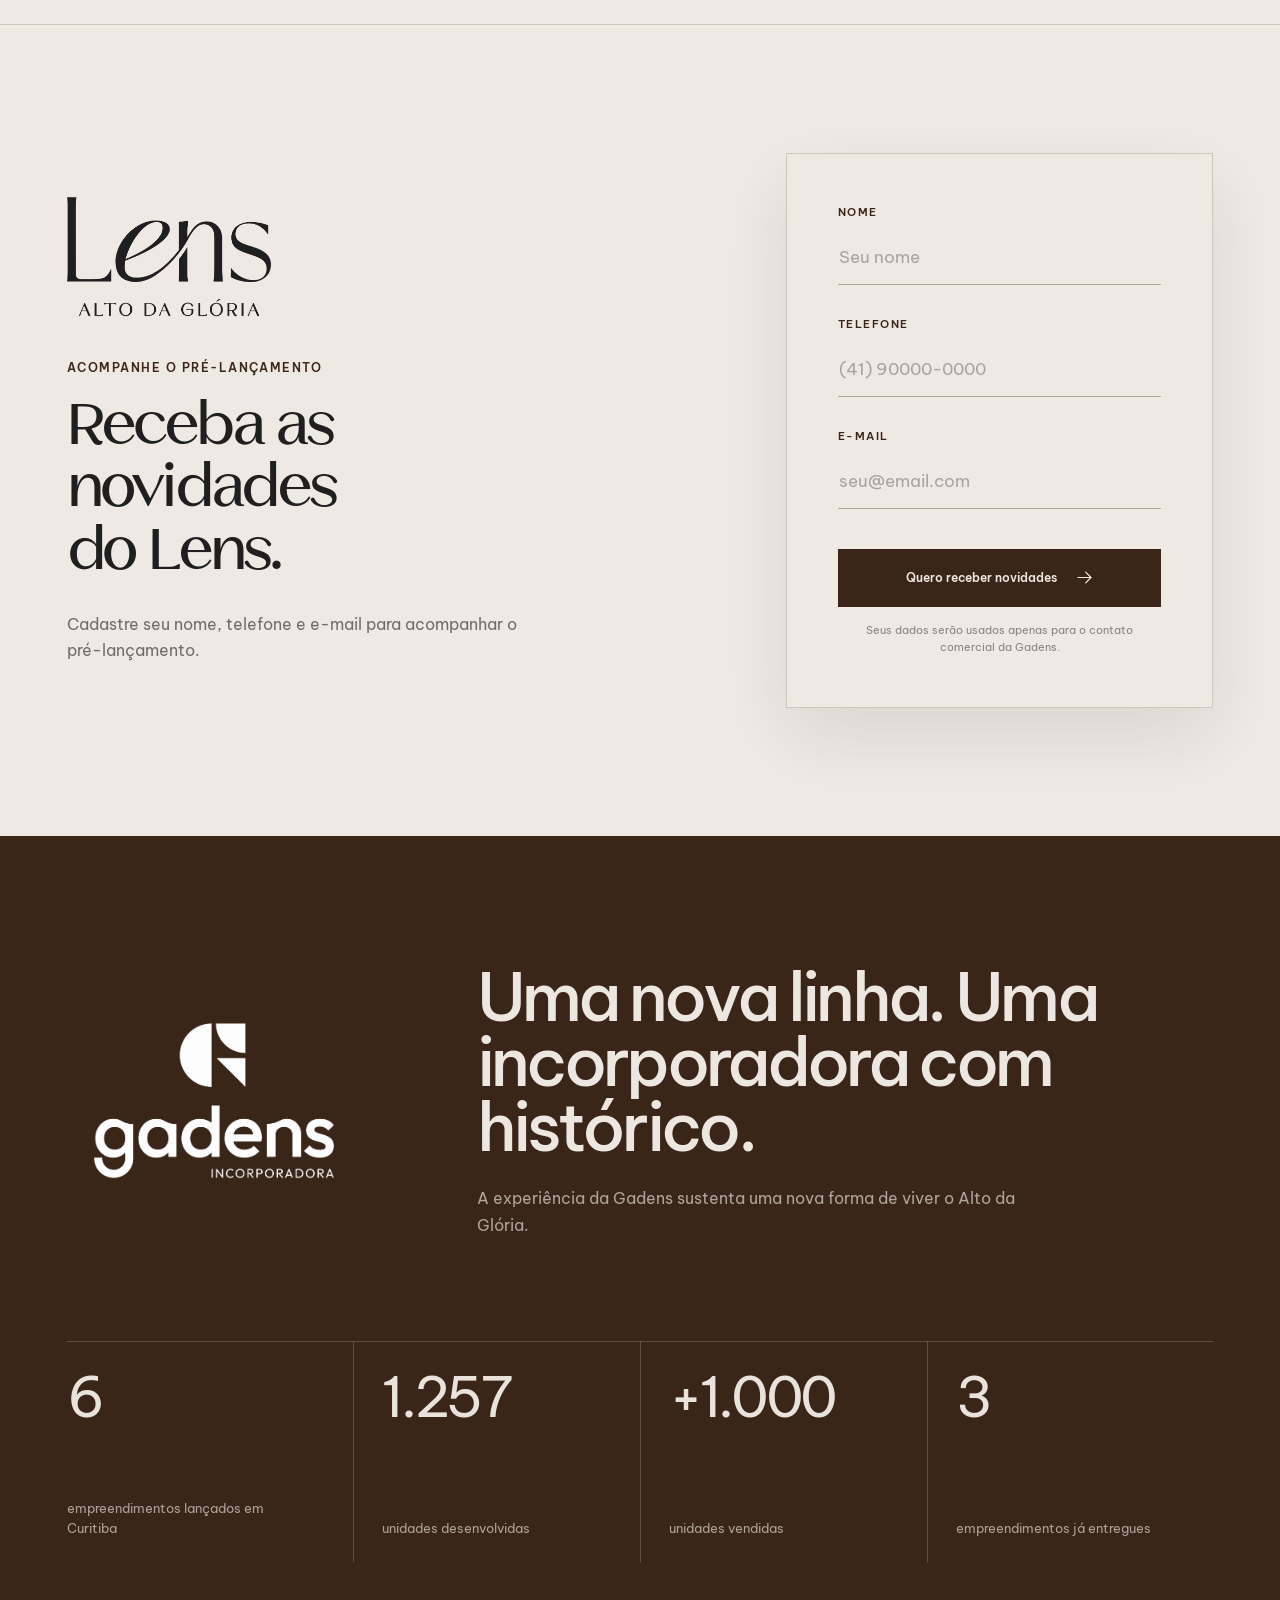
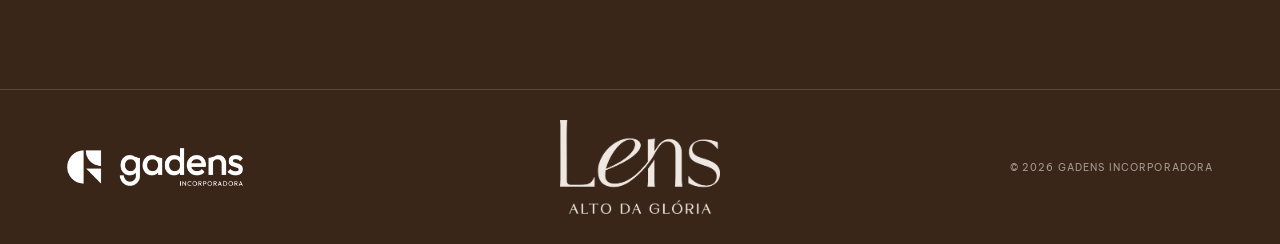
==== commit 17906586: "Ajusta escala das logos e botão do WhatsApp" ====
--- a/index.html
+++ b/index.html
@@ -13,8 +13,8 @@
     <meta property="og:description" content="A harmonia de viver bem." />
     <meta property="og:type" content="website" />
     <title>Lens Alto da Glória | Gadens Incorporadora</title>
-    <script type="module" crossorigin src="./assets/index-Bk3sko1O.js"></script>
-    <link rel="stylesheet" crossorigin href="./assets/index-BEixvNtS.css">
+    <script type="module" crossorigin src="./assets/index-CIVCIpUl.js"></script>
+    <link rel="stylesheet" crossorigin href="./assets/index-KSTH2C6J.css">
   </head>
   <body>
     <div id="root"></div>
--- a/assets/index-KSTH2C6J.css
+++ b/assets/index-KSTH2C6J.css
@@ -0,0 +1 @@
+@font-face{font-family:BVP;src:url(./bvp-400-latin-PpnXBOrz.woff2) format("woff2");font-style:normal;font-weight:400;font-display:swap}@font-face{font-family:Luxenta;src:url(./luxenta-regular-CpVk4b3s.otf) format("opentype");font-style:normal;font-weight:400;font-display:swap}@font-face{font-family:Luxenta;src:url(./luxenta-medium-CBUuQSwQ.otf) format("opentype");font-style:normal;font-weight:500;font-display:swap}@font-face{font-family:Luxenta;src:url(./luxenta-semibold-DcSyJij9.otf) format("opentype");font-style:normal;font-weight:600;font-display:swap}@font-face{font-family:BVP;src:url(./bvp-500-latin-B6LVzGNe.woff2) format("woff2");font-style:normal;font-weight:500;font-display:swap}@font-face{font-family:BVP;src:url(./bvp-600-latin-BZDkUTrt.woff2) format("woff2");font-style:normal;font-weight:600;font-display:swap}:root{color:#1e1e1e;background:#efe9e4;font-family:BVP,Arial,sans-serif;font-synthesis:none;text-rendering:optimizeLegibility;--brown: #3a2618;--beige: #e1d5bb;--paper: #efe9e4;--charcoal: #1e1e1e;--muted: rgba(30, 30, 30, .62);--line: rgba(58, 38, 24, .18);--ease-out: cubic-bezier(.22, 1, .36, 1);--font-product: "Luxenta", "BVP", Arial, sans-serif}*{box-sizing:border-box}html{scroll-behavior:smooth;scroll-padding-top:86px}body{margin:0;min-width:320px;min-height:100vh;background:var(--paper)}body,button,input{font-family:inherit}button,a{-webkit-tap-highlight-color:transparent}a{color:inherit;text-decoration:none}button{color:inherit}img{display:block;max-width:100%}.page-shell{min-height:100vh;overflow:clip}.page-progress{position:fixed;z-index:100;top:0;left:0;width:100%;height:3px;background:var(--brown);transform:scaleX(0);transform-origin:left center}.site-nav{position:fixed;z-index:50;top:0;left:0;width:100%;height:78px;padding:0 clamp(20px,4vw,64px);display:flex;align-items:center;justify-content:space-between;gap:30px;background:#efe9e4eb;border-bottom:1px solid var(--line);-webkit-backdrop-filter:blur(16px);backdrop-filter:blur(16px)}.brand-link{width:142px;height:74px;display:grid;place-items:center;flex:none}.brand-link .brand-image{width:106px;height:auto;object-fit:contain}.site-nav nav{display:flex;align-items:center;gap:clamp(20px,2.6vw,40px);color:#1e1e1ec2;font-size:.75rem;font-weight:500}.site-nav nav>a:not(.nav-cta){position:relative;padding:10px 0}.site-nav nav>a:not(.nav-cta):after{content:"";position:absolute;right:0;bottom:4px;left:0;height:1px;background:var(--brown);transform:scaleX(0);transform-origin:right;transition:transform .3s var(--ease-out)}.site-nav nav>a:not(.nav-cta):hover:after,.site-nav nav>a:not(.nav-cta):focus-visible:after{transform:scaleX(1);transform-origin:left}.nav-cta,.primary-button,.submit-button{display:inline-flex;align-items:center;justify-content:center;gap:18px;border:1px solid var(--brown);color:var(--paper);background:var(--brown);transition:color .3s var(--ease-out),background-color .3s var(--ease-out),transform .3s var(--ease-out)}.nav-cta{min-height:44px;padding:0 18px}.nav-cta:hover,.primary-button:hover,.submit-button:hover:not(:disabled){color:var(--brown);background:transparent;transform:translateY(-2px)}.hero{position:relative;isolation:isolate;width:100%;min-height:100dvh;margin:0;padding:clamp(134px,15vh,174px) clamp(22px,5.2vw,82px) 54px;overflow:hidden}.hero-copy{position:relative;z-index:2;max-width:700px;margin-left:max(0px,calc((100vw - 1440px)/2))}.section-label{margin:0;color:var(--brown);font-size:.72rem;font-weight:600;letter-spacing:.13em;text-transform:uppercase}.hero h1{margin:0;color:var(--brown);font-size:clamp(3.75rem,5.25vw,5.25rem);font-weight:600;line-height:.93;letter-spacing:-.055em;font-family:var(--font-product)}.hero-title-line{display:block;overflow:hidden}.hero-title-line>span{display:block}.hero-slogan{margin:24px 0 0;color:var(--charcoal);font-size:clamp(1.15rem,1.55vw,1.55rem);font-weight:500;line-height:1.16;letter-spacing:-.035em}.hero-support{max-width:45ch;margin:18px 0 0;color:var(--muted);font-size:clamp(.92rem,1.08vw,1.02rem);line-height:1.65}.hero-actions{margin-top:28px;display:flex;align-items:center}.primary-button{min-height:58px;padding:0 26px;font-size:.76rem;font-weight:600}.hero-visual{position:absolute;z-index:0;inset:78px 0 0;overflow:hidden;background:#f7f5f2}.hero-visual:after{content:"";position:absolute;z-index:1;inset:0;background:linear-gradient(90deg,rgba(239,233,228,.97) 0%,rgba(239,233,228,.88) 31%,rgba(239,233,228,.12) 62%,transparent 78%),linear-gradient(180deg,rgba(239,233,228,.9) 0%,rgba(239,233,228,.16) 30%,transparent 54%);pointer-events:none}.hero-product-image{width:100%;height:100%;position:absolute;inset:0;object-fit:cover;object-position:53% bottom;filter:saturate(.86) sepia(.05) contrast(.98);will-change:transform;transition:transform .7s cubic-bezier(.4,0,.2,1)}.hero-visual:hover .hero-product-image{transform:scale(1.008)}.section-shell{width:min(100%,1440px);margin:0 auto;padding:clamp(94px,10vw,150px) clamp(22px,5.2vw,82px)}.typology-header h2,.location-intro h2,.lead-copy h2{margin:20px 0 0;color:var(--charcoal);font-size:clamp(2.8rem,5vw,5.5rem);font-weight:500;line-height:.98;letter-spacing:-.05em;font-family:var(--font-product)}.typologies{border-top:1px solid var(--line)}.typology-header{display:grid;grid-template-columns:minmax(0,1fr) minmax(280px,.55fr);gap:clamp(50px,9vw,130px);align-items:end}.typology-header h2{max-width:10.6ch}.typology-header>p{margin:0 0 4px;color:var(--muted);font-size:1rem;line-height:1.65}.typology-list{margin-top:clamp(58px,7vw,94px);border-top:1px solid var(--line)}.typology-row{width:100%;min-height:132px;padding:24px 4px;display:grid;grid-template-columns:minmax(190px,.8fr) minmax(280px,1fr);gap:40px;align-items:center;border-bottom:1px solid var(--line);background:transparent;text-align:left}.typology-title{color:var(--brown);font-size:clamp(2.1rem,3.6vw,4rem);font-weight:500;letter-spacing:-.045em;font-family:var(--font-product)}.typology-description{color:var(--muted);font-size:.98rem;line-height:1.6}.location{border-top:1px solid var(--line)}.location-intro{display:grid;grid-template-columns:minmax(0,1fr) minmax(300px,.62fr);gap:clamp(56px,10vw,150px);align-items:end}.location-intro h2{max-width:9ch}.location-copy>p{margin:0;color:var(--muted);font-size:1rem;line-height:1.65}.location-copy address{margin-top:28px;padding-top:24px;display:flex;align-items:flex-start;gap:12px;border-top:1px solid var(--line);color:var(--brown);font-size:.9rem;font-style:normal;line-height:1.5}.location-copy address svg{flex:none;margin-top:1px}.surroundings{margin-top:58px;padding:22px 0;display:grid;grid-template-columns:150px 1fr;gap:28px;border-top:1px solid var(--line);border-bottom:1px solid var(--line)}.surroundings>p{margin:2px 0 0;color:var(--brown);font-size:.72rem;font-weight:600;letter-spacing:.12em;text-transform:uppercase}.surroundings ul{margin:0;padding:0;display:flex;flex-wrap:wrap;gap:12px 34px;list-style:none}.surroundings li{color:var(--muted);font-size:.9rem}.surroundings li:before{content:"";width:6px;height:6px;margin:0 10px 2px 0;display:inline-block;background:var(--brown)}.map-frame{position:relative;margin-top:42px;height:clamp(430px,52vw,650px);overflow:hidden;background:var(--beige);border:1px solid var(--line)}.map-frame iframe{width:100%;height:100%;display:block;border:0;filter:grayscale(.72) sepia(.18) contrast(.92)}.map-link{position:absolute;right:18px;bottom:18px;min-height:48px;padding:0 18px;display:flex;align-items:center;gap:16px;color:var(--paper);background:var(--brown);border:1px solid rgba(239,233,228,.25);box-shadow:0 14px 34px #1e1e1e2e;font-size:.74rem;font-weight:600;transition:transform .3s var(--ease-out)}.map-link:hover{transform:translateY(-3px)}.lead-section{display:grid;grid-template-columns:minmax(0,.92fr) minmax(420px,.68fr);gap:clamp(60px,11vw,160px);align-items:center;background:var(--paper);border-top:1px solid var(--line)}.lead-logo{width:clamp(204px,15vw,240px);height:auto;display:block;margin-bottom:44px}.lead-copy h2{max-width:8.5ch}.lead-copy>p:last-child{max-width:43ch;margin:28px 0 0;color:var(--muted);font-size:1rem;line-height:1.65}.lead-form-wrap{min-height:500px;padding:clamp(34px,4vw,58px);display:flex;flex-direction:column;justify-content:center;background:var(--paper);border:1px solid var(--line);box-shadow:0 28px 70px #3a26181a}.field+.field{margin-top:32px}.field label{display:block;margin-bottom:10px;color:var(--brown);font-size:.68rem;font-weight:600;letter-spacing:.13em;text-transform:uppercase}.field input{width:100%;min-height:56px;padding:0 1px;color:var(--charcoal);background:transparent;border:0;border-bottom:1px solid rgba(58,38,24,.34);border-radius:0;outline:0;font-size:1.05rem;transition:border-color .25s ease}.field input::placeholder{color:#1e1e1e57}.field input:focus{border-color:var(--brown)}.field input[aria-invalid=true]{border-color:#8b3c2f}.field-error{display:block;margin-top:8px;color:#7c3026;font-size:.76rem}.submit-error{margin-top:24px;padding:13px 14px;display:flex;align-items:flex-start;gap:10px;color:#6f2b23;background:#8b3c2f14;border:1px solid rgba(139,60,47,.22);font-size:.78rem;line-height:1.45}.submit-error svg{flex:none;margin-top:1px}.submit-button{width:100%;min-height:58px;margin-top:40px;padding:0 22px;font-size:.76rem;font-weight:600;cursor:pointer}.submit-button:disabled{cursor:wait;opacity:.58}.privacy-copy{margin:15px 0 0;color:#1e1e1e80;font-size:.7rem;line-height:1.5;text-align:center}.form-state{display:flex;flex-direction:column;align-items:flex-start}.state-icon{width:56px;height:56px;display:grid;place-items:center;color:var(--paper);background:var(--brown)}.form-state h3{margin:30px 0 0;color:var(--charcoal);font-size:clamp(2rem,3.6vw,3.4rem);font-weight:500;line-height:1;letter-spacing:-.045em;font-family:var(--font-product)}.form-state p{max-width:34ch;margin:18px 0 0;color:var(--muted);line-height:1.6}.gadens-proof{width:100%;max-width:none;color:var(--paper);background:var(--brown)}.gadens-proof-intro,.gadens-numbers{width:min(100%,1276px);margin-right:auto;margin-left:auto}.gadens-proof-intro{display:grid;grid-template-columns:minmax(250px,.4fr) minmax(0,1fr);gap:clamp(54px,9vw,140px);align-items:center}.gadens-proof-mark{display:grid;place-items:center}.gadens-proof-logo{width:min(100%,240px);height:auto;display:block}.gadens-proof-intro h2{max-width:14ch;margin:0;color:var(--paper);font-size:clamp(2.85rem,5.2vw,5.7rem);font-weight:500;line-height:.98;letter-spacing:-.055em}.gadens-proof-intro p{max-width:49ch;margin:26px 0 0;color:#efe9e4a8;font-size:1rem;line-height:1.65}.gadens-numbers{margin-top:clamp(68px,8vw,112px);display:grid;grid-template-columns:repeat(4,minmax(0,1fr));border-top:1px solid rgba(239,233,228,.22)}.gadens-number{min-height:220px;padding:30px clamp(18px,2.2vw,34px) 24px 0;display:flex;flex-direction:column;justify-content:space-between}.gadens-number+.gadens-number{padding-left:clamp(18px,2.2vw,34px);border-left:1px solid rgba(239,233,228,.22)}.gadens-number strong{min-width:0;font-size:clamp(3rem,4.4vw,5.25rem);font-weight:400;line-height:.9;letter-spacing:-.06em;white-space:nowrap}.gadens-number span{max-width:22ch;color:#efe9e4a8;font-size:.82rem;line-height:1.5}footer{min-height:126px;padding:30px clamp(22px,5.2vw,82px);display:grid;grid-template-columns:1fr auto 1fr;align-items:center;gap:24px;color:#efe9e499;background:var(--brown);border-top:1px solid rgba(239,233,228,.18);font-size:.65rem;letter-spacing:.11em;text-transform:uppercase}.footer-gadens-mark{display:block;width:176px}.footer-gadens-logo{width:100%;height:auto;display:block}.footer-lens-logo{width:160px;height:auto;display:block;object-fit:contain}footer span:last-child{text-align:right}.whatsapp-button{position:fixed;z-index:45;right:22px;bottom:22px;width:58px;height:58px;padding:0;display:flex;align-items:center;justify-content:center;color:#fff;background:#25d366;border:1px solid #25d366;border-radius:50%;box-shadow:0 18px 48px #1e1e1e38;transition:background-color .3s var(--ease-out),border-color .3s var(--ease-out),transform .3s var(--ease-out)}.whatsapp-button:hover{color:#fff;background:#1fbf5b;border-color:#1fbf5b;transform:translateY(-3px)}@media(max-width:1020px){.site-nav nav>a:not(.nav-cta){display:none}.hero{padding-top:138px}.hero-copy{max-width:680px;margin-left:0}.hero-visual:after{background:linear-gradient(90deg,#efe9e4f5,#efe9e4bd 58%,#efe9e414 90%),linear-gradient(180deg,rgba(239,233,228,.9) 0%,rgba(239,233,228,.08) 48%,transparent 68%)}.typology-header,.location-intro,.lead-section{grid-template-columns:1fr}.typology-header,.location-intro{gap:36px}.typology-header>p,.location-copy{max-width:560px}.lead-section{gap:56px}.lead-form-wrap{width:min(100%,620px)}.gadens-proof-intro{grid-template-columns:1fr;align-items:start}.gadens-proof-mark{place-items:start}.gadens-proof-logo{width:220px}.gadens-numbers{grid-template-columns:repeat(2,minmax(0,1fr))}.gadens-number:nth-child(3){border-left:0;border-top:1px solid rgba(239,233,228,.22)}.gadens-number:nth-child(4){border-top:1px solid rgba(239,233,228,.22)}}@media(max-width:660px){html{scroll-padding-top:72px}.site-nav{height:72px;padding:0 16px}.brand-link{width:106px;height:64px}.brand-link .brand-image{width:82px;height:auto}.nav-cta{min-height:42px;padding:0 13px;gap:10px;font-size:.68rem}.hero{min-height:800px;padding:112px 20px 58px}.hero h1{font-size:clamp(2.35rem,11.5vw,3.45rem);line-height:.95;letter-spacing:-.06em}.hero-slogan{margin-top:24px;font-size:1.3rem}.hero-support{margin-top:14px;font-size:.92rem}.hero-actions{width:100%;margin-top:24px}.primary-button{width:100%}.hero-visual{inset:72px 0 0}.hero-visual:after{background:linear-gradient(180deg,rgba(239,233,228,.98) 0%,rgba(239,233,228,.9) 44%,rgba(239,233,228,.18) 69%,transparent 83%)}.hero-product-image{object-position:54% bottom}.section-shell{padding:86px 20px}.typology-header h2,.location-intro h2,.lead-copy h2{font-size:clamp(2.7rem,13vw,4rem)}.typology-list{margin-top:50px}.typology-row{min-height:150px;padding:24px 0;grid-template-columns:1fr;gap:12px}.typology-title{font-size:2.45rem}.typology-description{grid-column:1;max-width:35ch}.surroundings{grid-template-columns:1fr;gap:18px}.surroundings ul{display:grid;gap:13px}.map-frame{height:500px}.map-link{right:12px;bottom:12px}.lead-logo{width:170px;height:auto;margin-bottom:32px}.lead-form-wrap{min-height:550px;padding:40px 22px 32px}.gadens-proof-intro{gap:42px}.gadens-proof-mark{place-items:start}.gadens-proof-logo{width:170px}.gadens-proof-intro h2{font-size:clamp(2.75rem,13vw,4rem)}.gadens-numbers{margin-top:60px;grid-template-columns:1fr}.gadens-number{min-height:170px;padding:26px 0 24px}.gadens-number+.gadens-number,.gadens-number:nth-child(3),.gadens-number:nth-child(4){padding-left:0;border-left:0;border-top:1px solid rgba(239,233,228,.22)}footer{padding:36px 20px 108px;grid-template-columns:112px 112px;justify-content:center;justify-items:center;gap:24px 28px}.footer-gadens-mark,.footer-lens-logo{width:112px;height:76px}.footer-gadens-logo{width:112px;height:76px;object-fit:contain}footer span:last-child{grid-column:1 / -1;width:100%;text-align:center}.whatsapp-button{right:15px;bottom:15px;width:54px;height:54px}}@media(max-width:360px){.nav-cta{padding:0 10px;gap:8px;font-size:.61rem}}@media(prefers-reduced-motion:reduce){html{scroll-behavior:auto}*,*:before,*:after{scroll-behavior:auto!important;animation-duration:.01ms!important;animation-iteration-count:1!important;transition-duration:.01ms!important}}
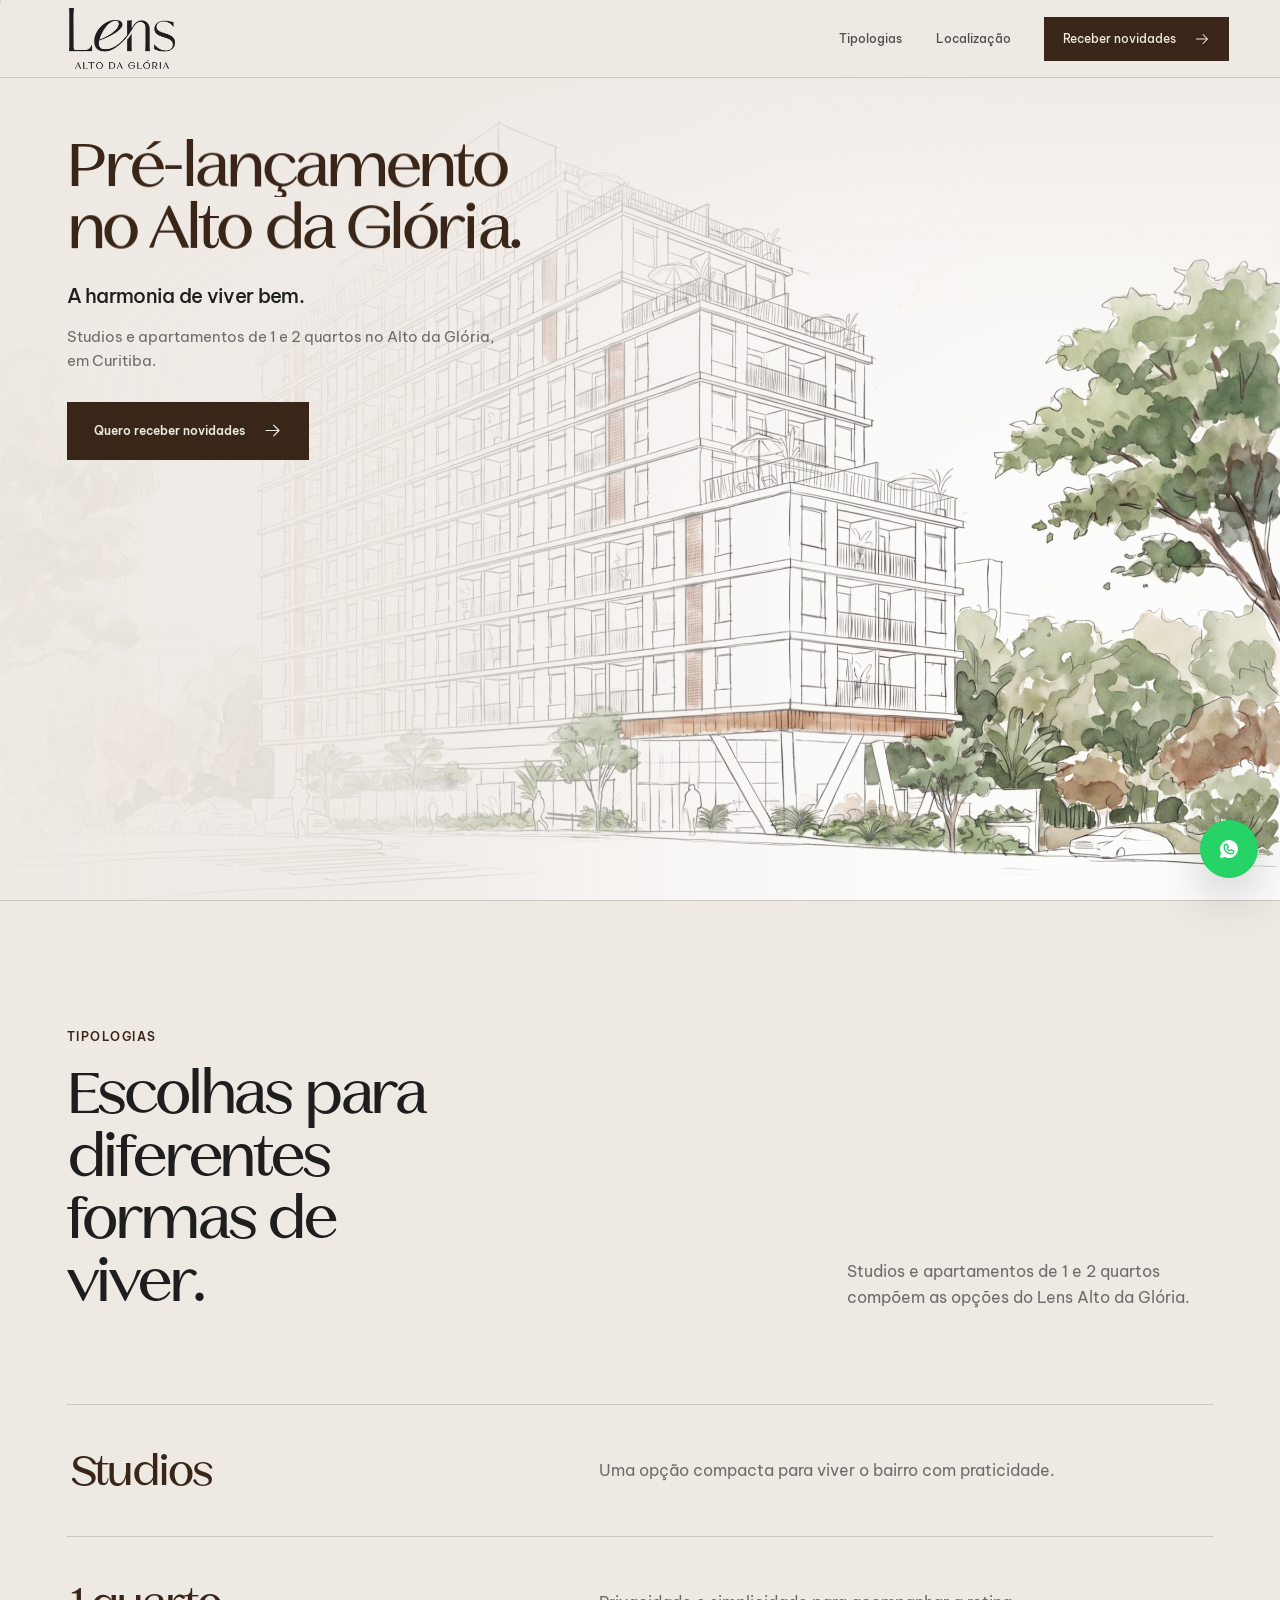
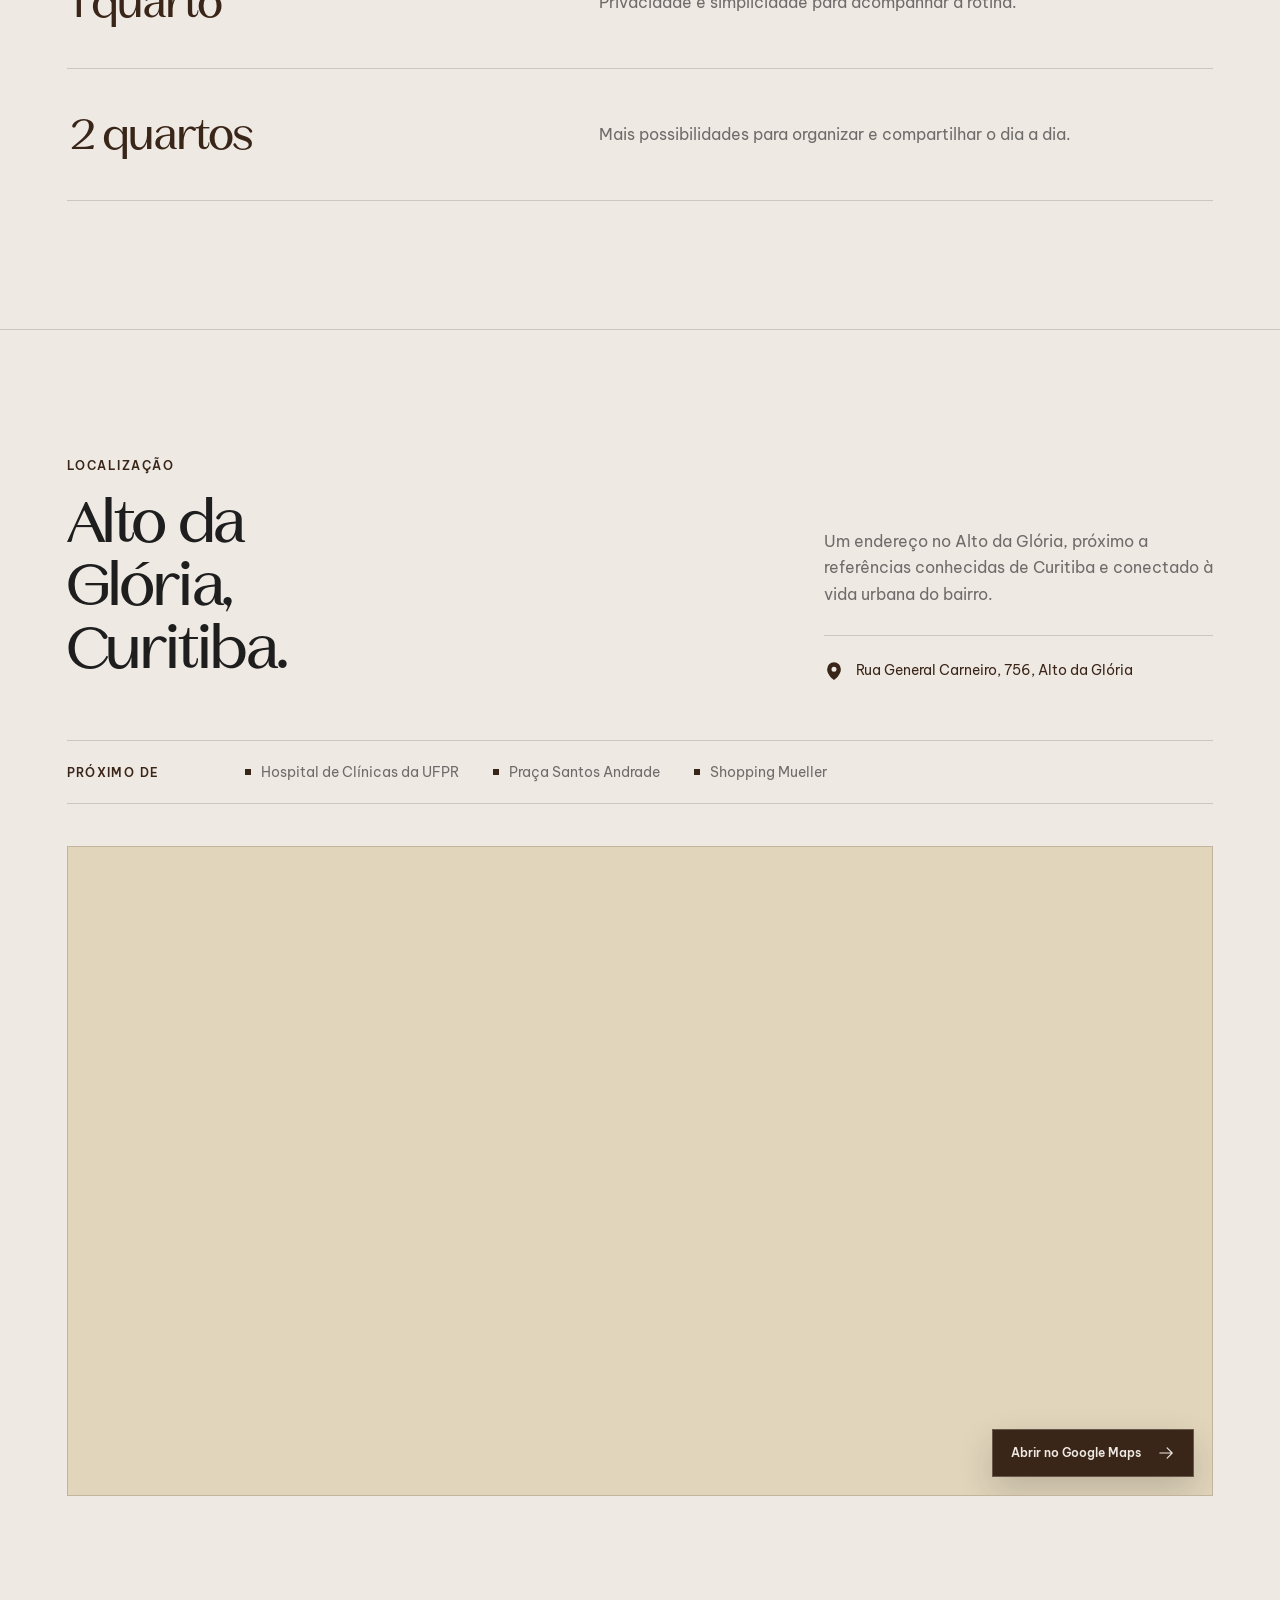
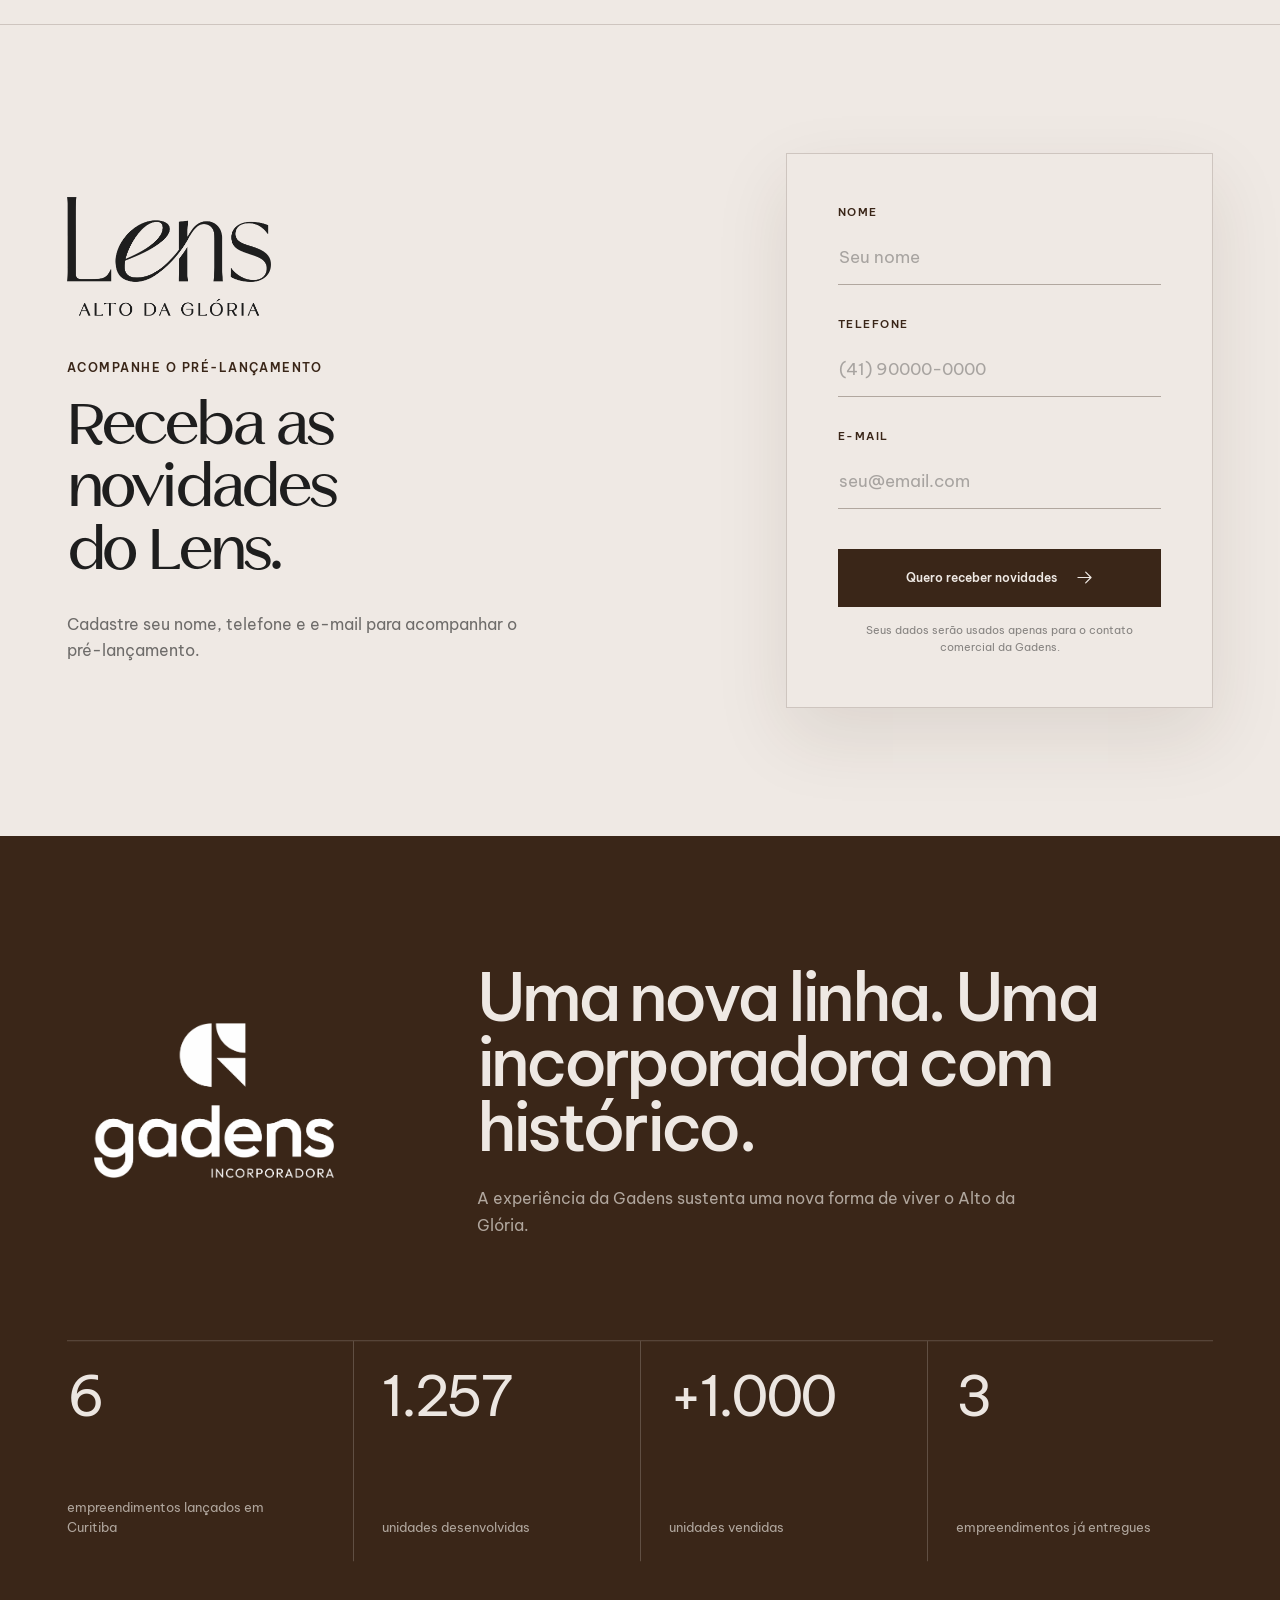
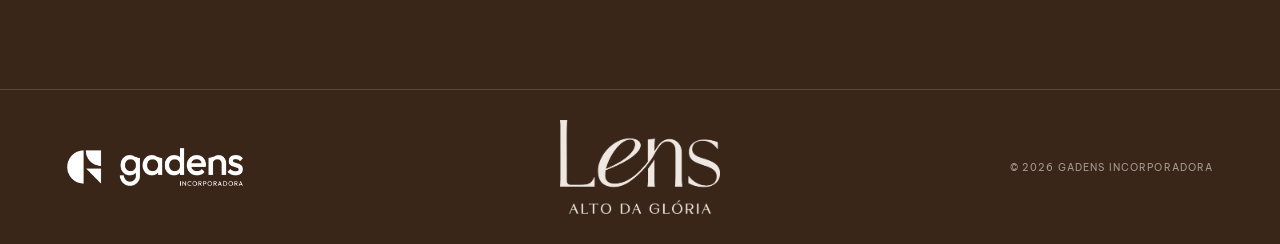
==== commit 0ea86e05: "Integra formulário ao RD Station" ====
--- a/index.html
+++ b/index.html
@@ -13,7 +13,7 @@
     <meta property="og:description" content="A harmonia de viver bem." />
     <meta property="og:type" content="website" />
     <title>Lens Alto da Glória | Gadens Incorporadora</title>
-    <script type="module" crossorigin src="./assets/index-CIVCIpUl.js"></script>
+    <script type="module" crossorigin src="./assets/index-Rr1vH9CT.js"></script>
     <link rel="stylesheet" crossorigin href="./assets/index-KSTH2C6J.css">
   </head>
   <body>
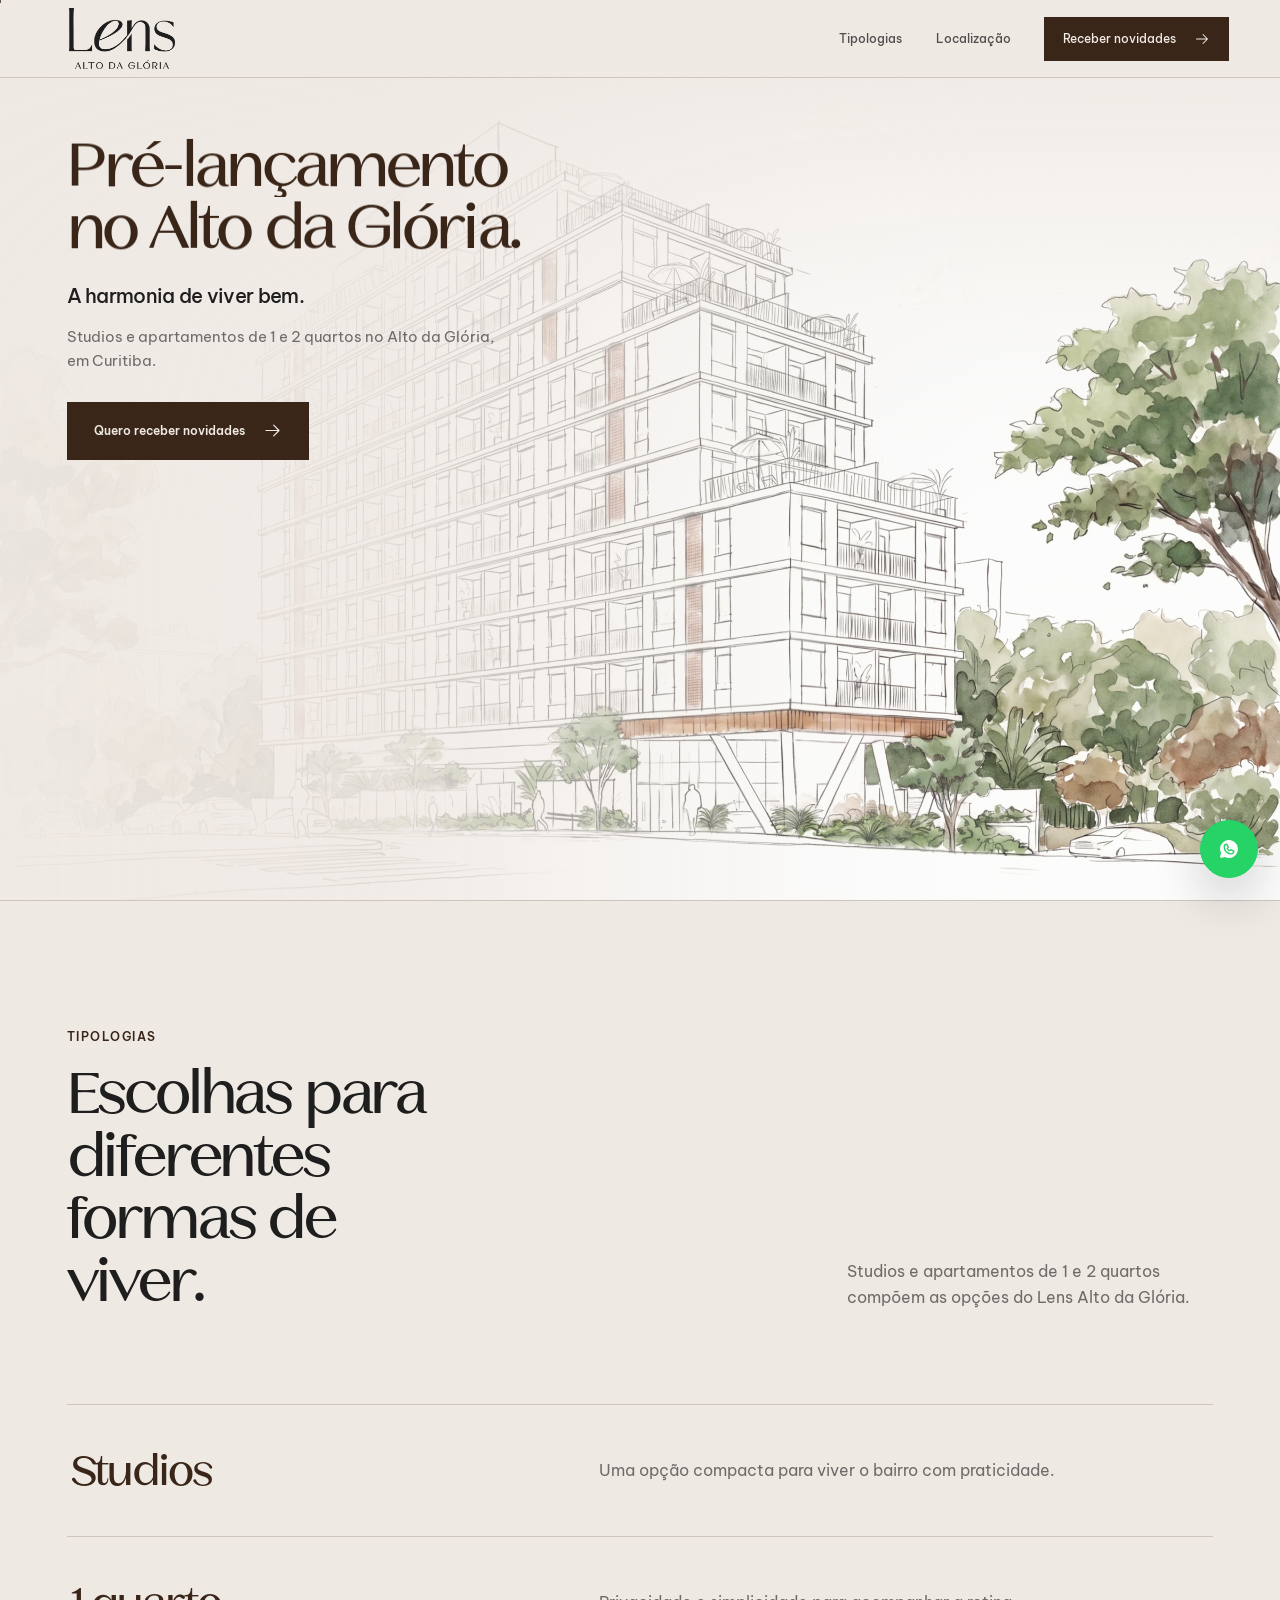
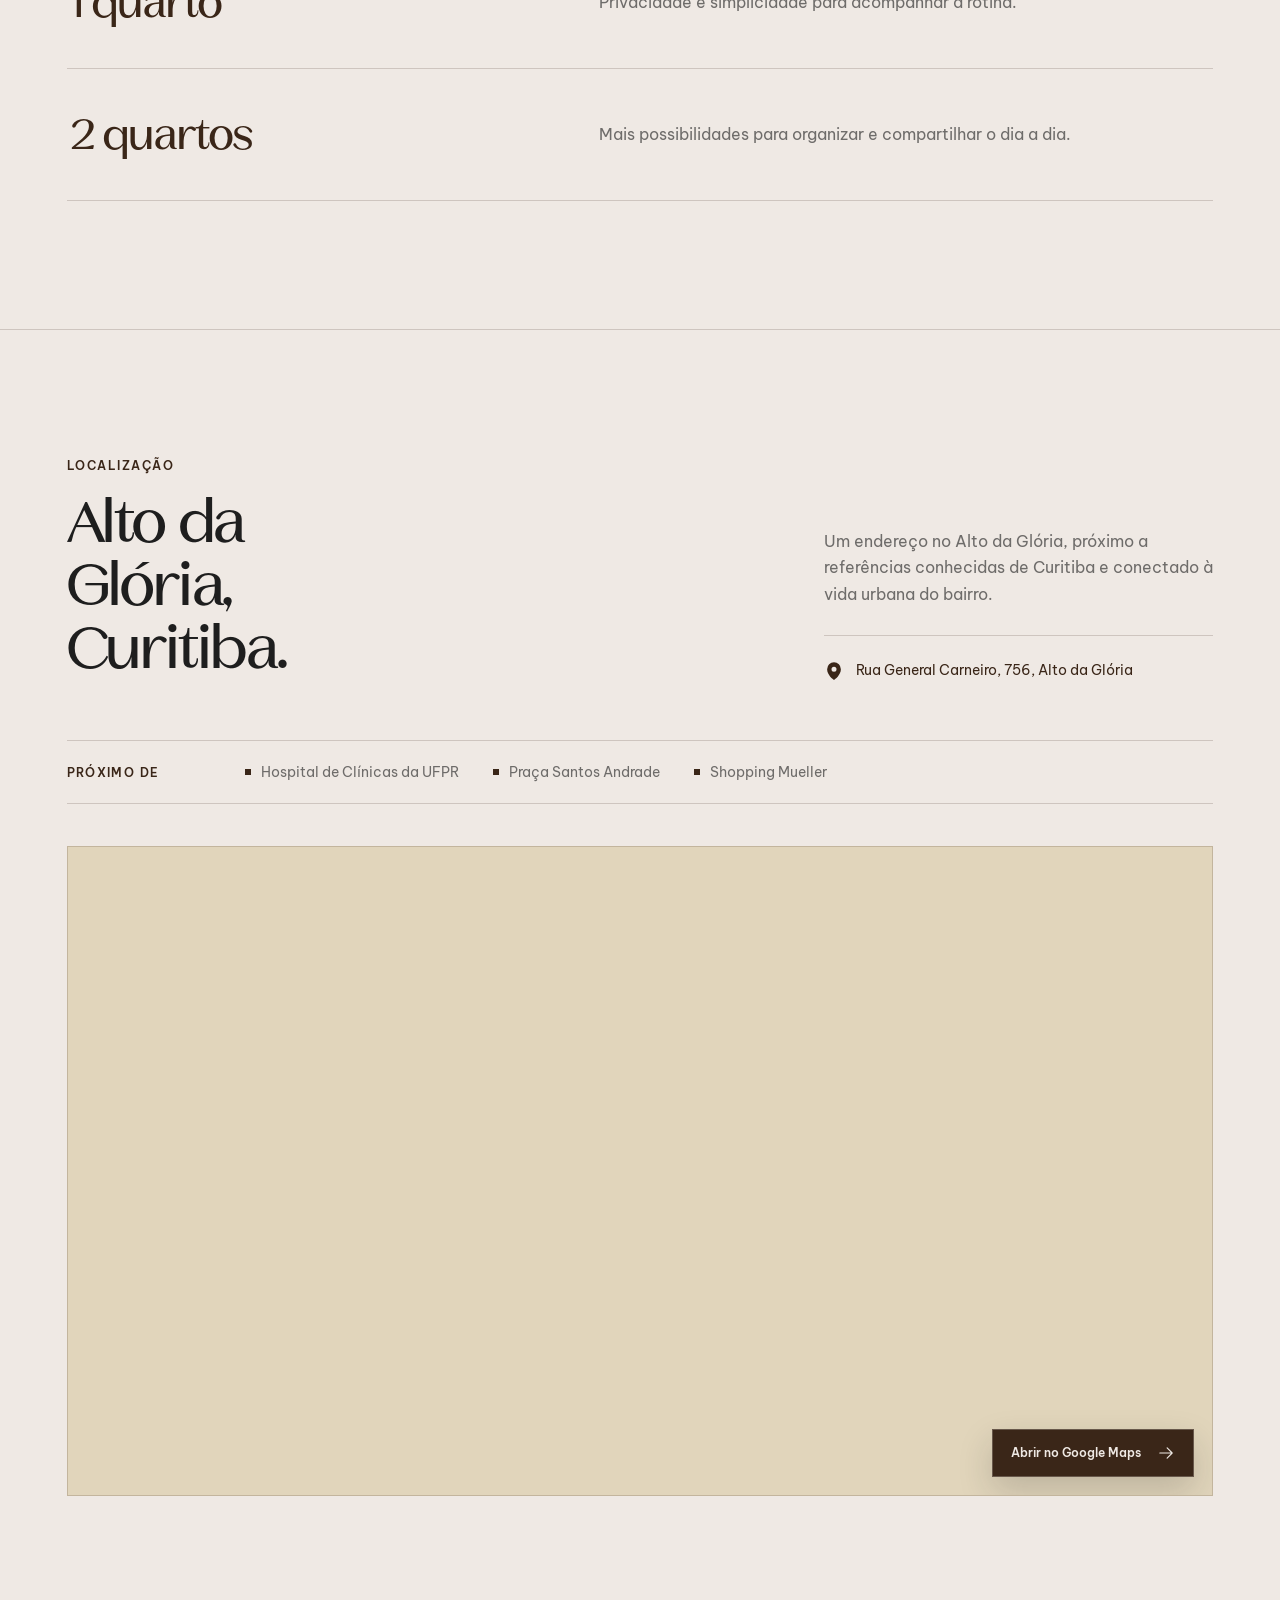
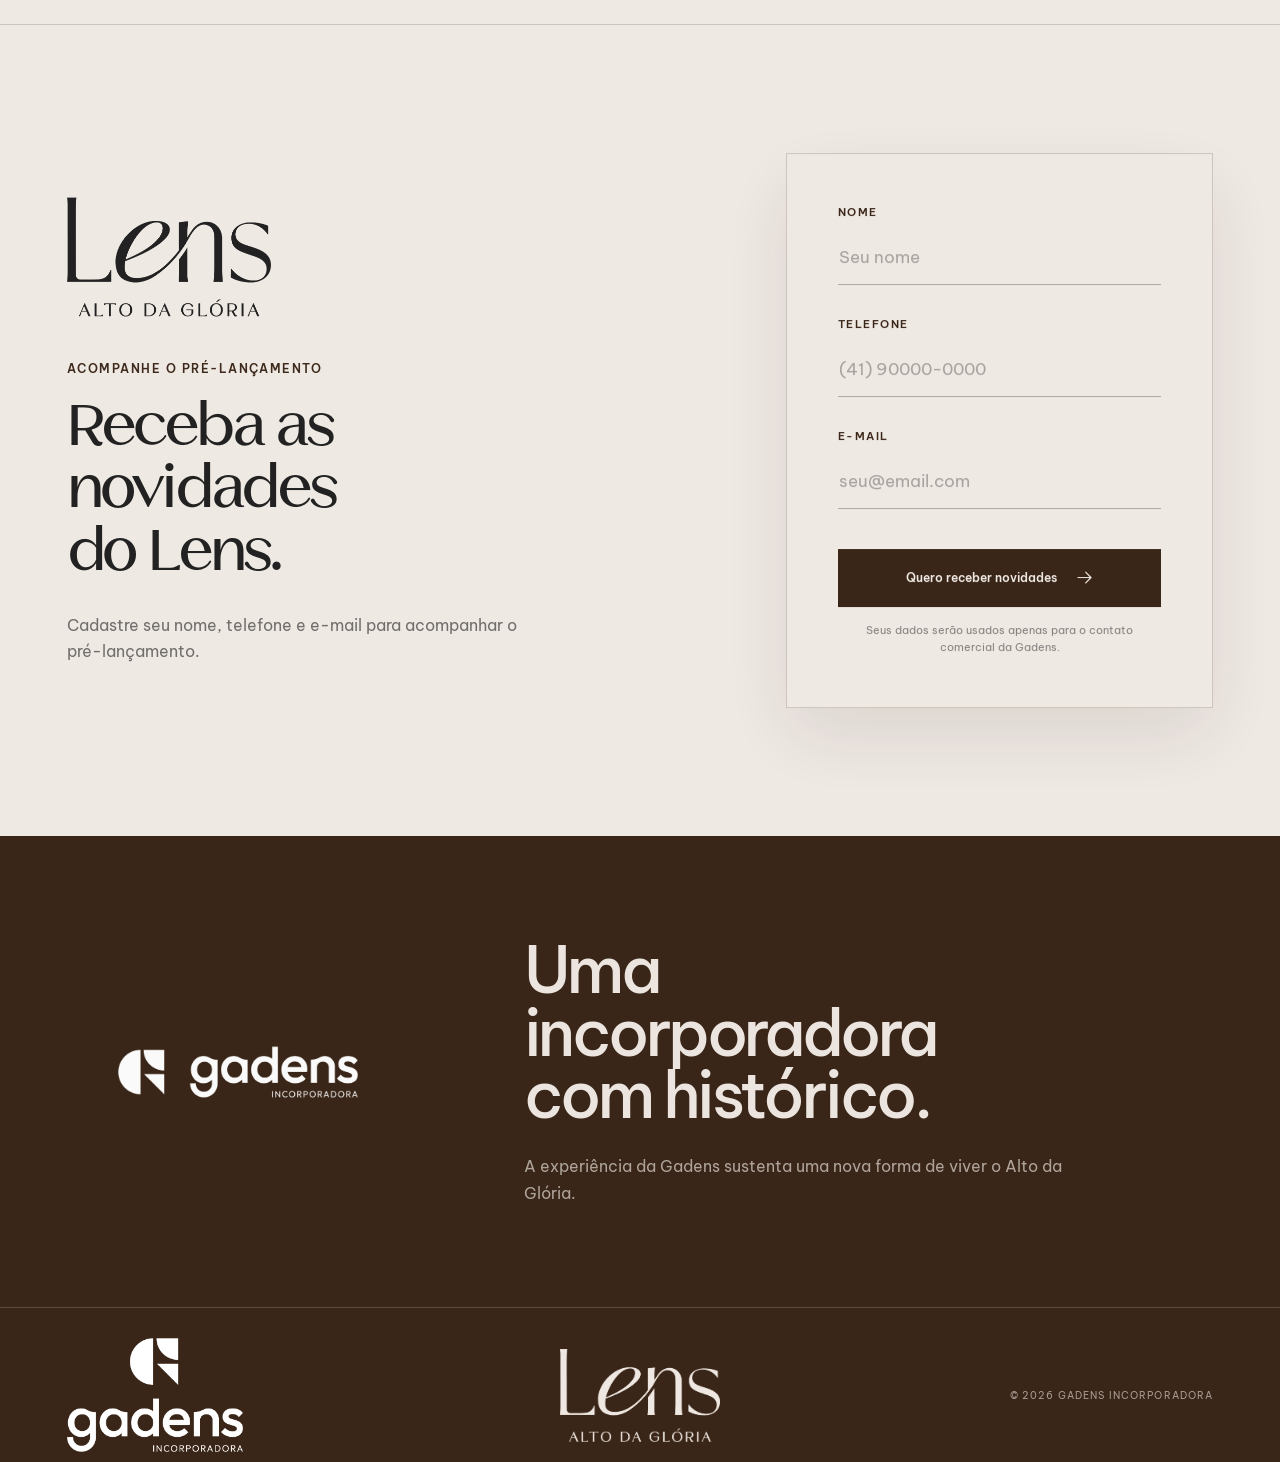
==== commit 3e871e35: "Simplifica seção institucional da Gadens" ====
--- a/index.html
+++ b/index.html
@@ -13,8 +13,8 @@
     <meta property="og:description" content="A harmonia de viver bem." />
     <meta property="og:type" content="website" />
     <title>Lens Alto da Glória | Gadens Incorporadora</title>
-    <script type="module" crossorigin src="./assets/index-Rr1vH9CT.js"></script>
-    <link rel="stylesheet" crossorigin href="./assets/index-KSTH2C6J.css">
+    <script type="module" crossorigin src="./assets/index-BgogxM1Y.js"></script>
+    <link rel="stylesheet" crossorigin href="./assets/index-Bm97L49s.css">
   </head>
   <body>
     <div id="root"></div>
--- a/assets/index-Bm97L49s.css
+++ b/assets/index-Bm97L49s.css
@@ -0,0 +1 @@
+@font-face{font-family:BVP;src:url(./bvp-400-latin-PpnXBOrz.woff2) format("woff2");font-style:normal;font-weight:400;font-display:swap}@font-face{font-family:Luxenta;src:url(./luxenta-regular-CpVk4b3s.otf) format("opentype");font-style:normal;font-weight:400;font-display:swap}@font-face{font-family:Luxenta;src:url(./luxenta-medium-CBUuQSwQ.otf) format("opentype");font-style:normal;font-weight:500;font-display:swap}@font-face{font-family:Luxenta;src:url(./luxenta-semibold-DcSyJij9.otf) format("opentype");font-style:normal;font-weight:600;font-display:swap}@font-face{font-family:BVP;src:url(./bvp-500-latin-B6LVzGNe.woff2) format("woff2");font-style:normal;font-weight:500;font-display:swap}@font-face{font-family:BVP;src:url(./bvp-600-latin-BZDkUTrt.woff2) format("woff2");font-style:normal;font-weight:600;font-display:swap}:root{color:#1e1e1e;background:#efe9e4;font-family:BVP,Arial,sans-serif;font-synthesis:none;text-rendering:optimizeLegibility;--brown: #3a2618;--beige: #e1d5bb;--paper: #efe9e4;--charcoal: #1e1e1e;--muted: rgba(30, 30, 30, .62);--line: rgba(58, 38, 24, .18);--ease-out: cubic-bezier(.22, 1, .36, 1);--font-product: "Luxenta", "BVP", Arial, sans-serif}*{box-sizing:border-box}html{scroll-behavior:smooth;scroll-padding-top:86px}body{margin:0;min-width:320px;min-height:100vh;background:var(--paper)}body,button,input{font-family:inherit}button,a{-webkit-tap-highlight-color:transparent}a{color:inherit;text-decoration:none}button{color:inherit}img{display:block;max-width:100%}.page-shell{min-height:100vh;overflow:clip}.page-progress{position:fixed;z-index:100;top:0;left:0;width:100%;height:3px;background:var(--brown);transform:scaleX(0);transform-origin:left center}.site-nav{position:fixed;z-index:50;top:0;left:0;width:100%;height:78px;padding:0 clamp(20px,4vw,64px);display:flex;align-items:center;justify-content:space-between;gap:30px;background:#efe9e4eb;border-bottom:1px solid var(--line);-webkit-backdrop-filter:blur(16px);backdrop-filter:blur(16px)}.brand-link{width:142px;height:74px;display:grid;place-items:center;flex:none}.brand-link .brand-image{width:106px;height:auto;object-fit:contain}.site-nav nav{display:flex;align-items:center;gap:clamp(20px,2.6vw,40px);color:#1e1e1ec2;font-size:.75rem;font-weight:500}.site-nav nav>a:not(.nav-cta){position:relative;padding:10px 0}.site-nav nav>a:not(.nav-cta):after{content:"";position:absolute;right:0;bottom:4px;left:0;height:1px;background:var(--brown);transform:scaleX(0);transform-origin:right;transition:transform .3s var(--ease-out)}.site-nav nav>a:not(.nav-cta):hover:after,.site-nav nav>a:not(.nav-cta):focus-visible:after{transform:scaleX(1);transform-origin:left}.nav-cta,.primary-button,.submit-button{display:inline-flex;align-items:center;justify-content:center;gap:18px;border:1px solid var(--brown);color:var(--paper);background:var(--brown);transition:color .3s var(--ease-out),background-color .3s var(--ease-out),transform .3s var(--ease-out)}.nav-cta{min-height:44px;padding:0 18px}.nav-cta:hover,.primary-button:hover,.submit-button:hover:not(:disabled){color:var(--brown);background:transparent;transform:translateY(-2px)}.hero{position:relative;isolation:isolate;width:100%;min-height:100dvh;margin:0;padding:clamp(134px,15vh,174px) clamp(22px,5.2vw,82px) 54px;overflow:hidden}.hero-copy{position:relative;z-index:2;max-width:700px;margin-left:max(0px,calc((100vw - 1440px)/2))}.section-label{margin:0;color:var(--brown);font-size:.72rem;font-weight:600;letter-spacing:.13em;text-transform:uppercase}.hero h1{margin:0;color:var(--brown);font-size:clamp(3.75rem,5.25vw,5.25rem);font-weight:600;line-height:.93;letter-spacing:-.055em;font-family:var(--font-product)}.hero-title-line{display:block;overflow:hidden}.hero-title-line>span{display:block}.hero-slogan{margin:24px 0 0;color:var(--charcoal);font-size:clamp(1.15rem,1.55vw,1.55rem);font-weight:500;line-height:1.16;letter-spacing:-.035em}.hero-support{max-width:45ch;margin:18px 0 0;color:var(--muted);font-size:clamp(.92rem,1.08vw,1.02rem);line-height:1.65}.hero-actions{margin-top:28px;display:flex;align-items:center}.primary-button{min-height:58px;padding:0 26px;font-size:.76rem;font-weight:600}.hero-visual{position:absolute;z-index:0;inset:78px 0 0;overflow:hidden;background:#f7f5f2}.hero-visual:after{content:"";position:absolute;z-index:1;inset:0;background:linear-gradient(90deg,rgba(239,233,228,.97) 0%,rgba(239,233,228,.88) 31%,rgba(239,233,228,.12) 62%,transparent 78%),linear-gradient(180deg,rgba(239,233,228,.9) 0%,rgba(239,233,228,.16) 30%,transparent 54%);pointer-events:none}.hero-product-image{width:100%;height:100%;position:absolute;inset:0;object-fit:cover;object-position:53% bottom;filter:saturate(.86) sepia(.05) contrast(.98);will-change:transform;transition:transform .7s cubic-bezier(.4,0,.2,1)}.hero-visual:hover .hero-product-image{transform:scale(1.008)}.section-shell{width:min(100%,1440px);margin:0 auto;padding:clamp(94px,10vw,150px) clamp(22px,5.2vw,82px)}.typology-header h2,.location-intro h2,.lead-copy h2{margin:20px 0 0;color:var(--charcoal);font-size:clamp(2.8rem,5vw,5.5rem);font-weight:500;line-height:.98;letter-spacing:-.05em;font-family:var(--font-product)}.typologies{border-top:1px solid var(--line)}.typology-header{display:grid;grid-template-columns:minmax(0,1fr) minmax(280px,.55fr);gap:clamp(50px,9vw,130px);align-items:end}.typology-header h2{max-width:10.6ch}.typology-header>p{margin:0 0 4px;color:var(--muted);font-size:1rem;line-height:1.65}.typology-list{margin-top:clamp(58px,7vw,94px);border-top:1px solid var(--line)}.typology-row{width:100%;min-height:132px;padding:24px 4px;display:grid;grid-template-columns:minmax(190px,.8fr) minmax(280px,1fr);gap:40px;align-items:center;border-bottom:1px solid var(--line);background:transparent;text-align:left}.typology-title{color:var(--brown);font-size:clamp(2.1rem,3.6vw,4rem);font-weight:500;letter-spacing:-.045em;font-family:var(--font-product)}.typology-description{color:var(--muted);font-size:.98rem;line-height:1.6}.location{border-top:1px solid var(--line)}.location-intro{display:grid;grid-template-columns:minmax(0,1fr) minmax(300px,.62fr);gap:clamp(56px,10vw,150px);align-items:end}.location-intro h2{max-width:9ch}.location-copy>p{margin:0;color:var(--muted);font-size:1rem;line-height:1.65}.location-copy address{margin-top:28px;padding-top:24px;display:flex;align-items:flex-start;gap:12px;border-top:1px solid var(--line);color:var(--brown);font-size:.9rem;font-style:normal;line-height:1.5}.location-copy address svg{flex:none;margin-top:1px}.surroundings{margin-top:58px;padding:22px 0;display:grid;grid-template-columns:150px 1fr;gap:28px;border-top:1px solid var(--line);border-bottom:1px solid var(--line)}.surroundings>p{margin:2px 0 0;color:var(--brown);font-size:.72rem;font-weight:600;letter-spacing:.12em;text-transform:uppercase}.surroundings ul{margin:0;padding:0;display:flex;flex-wrap:wrap;gap:12px 34px;list-style:none}.surroundings li{color:var(--muted);font-size:.9rem}.surroundings li:before{content:"";width:6px;height:6px;margin:0 10px 2px 0;display:inline-block;background:var(--brown)}.map-frame{position:relative;margin-top:42px;height:clamp(430px,52vw,650px);overflow:hidden;background:var(--beige);border:1px solid var(--line)}.map-frame iframe{width:100%;height:100%;display:block;border:0;filter:grayscale(.72) sepia(.18) contrast(.92)}.map-link{position:absolute;right:18px;bottom:18px;min-height:48px;padding:0 18px;display:flex;align-items:center;gap:16px;color:var(--paper);background:var(--brown);border:1px solid rgba(239,233,228,.25);box-shadow:0 14px 34px #1e1e1e2e;font-size:.74rem;font-weight:600;transition:transform .3s var(--ease-out)}.map-link:hover{transform:translateY(-3px)}.lead-section{display:grid;grid-template-columns:minmax(0,.92fr) minmax(420px,.68fr);gap:clamp(60px,11vw,160px);align-items:center;background:var(--paper);border-top:1px solid var(--line)}.lead-logo{width:clamp(204px,15vw,240px);height:auto;display:block;margin-bottom:44px}.lead-copy h2{max-width:8.5ch}.lead-copy>p:last-child{max-width:43ch;margin:28px 0 0;color:var(--muted);font-size:1rem;line-height:1.65}.lead-form-wrap{min-height:500px;padding:clamp(34px,4vw,58px);display:flex;flex-direction:column;justify-content:center;background:var(--paper);border:1px solid var(--line);box-shadow:0 28px 70px #3a26181a}.field+.field{margin-top:32px}.field label{display:block;margin-bottom:10px;color:var(--brown);font-size:.68rem;font-weight:600;letter-spacing:.13em;text-transform:uppercase}.field input{width:100%;min-height:56px;padding:0 1px;color:var(--charcoal);background:transparent;border:0;border-bottom:1px solid rgba(58,38,24,.34);border-radius:0;outline:0;font-size:1.05rem;transition:border-color .25s ease}.field input::placeholder{color:#1e1e1e57}.field input:focus{border-color:var(--brown)}.field input[aria-invalid=true]{border-color:#8b3c2f}.field-error{display:block;margin-top:8px;color:#7c3026;font-size:.76rem}.submit-error{margin-top:24px;padding:13px 14px;display:flex;align-items:flex-start;gap:10px;color:#6f2b23;background:#8b3c2f14;border:1px solid rgba(139,60,47,.22);font-size:.78rem;line-height:1.45}.submit-error svg{flex:none;margin-top:1px}.submit-button{width:100%;min-height:58px;margin-top:40px;padding:0 22px;font-size:.76rem;font-weight:600;cursor:pointer}.submit-button:disabled{cursor:wait;opacity:.58}.privacy-copy{margin:15px 0 0;color:#1e1e1e80;font-size:.7rem;line-height:1.5;text-align:center}.form-state{display:flex;flex-direction:column;align-items:flex-start}.state-icon{width:56px;height:56px;display:grid;place-items:center;color:var(--paper);background:var(--brown)}.form-state h3{margin:30px 0 0;color:var(--charcoal);font-size:clamp(2rem,3.6vw,3.4rem);font-weight:500;line-height:1;letter-spacing:-.045em;font-family:var(--font-product)}.form-state p{max-width:34ch;margin:18px 0 0;color:var(--muted);line-height:1.6}.gadens-proof{width:100%;max-width:none;padding-block:clamp(86px,8vw,126px);color:var(--paper);background:var(--brown)}.gadens-proof-intro{width:min(100%,1120px);margin-right:auto;margin-left:auto;display:grid;grid-template-columns:minmax(220px,.35fr) minmax(0,.75fr);gap:clamp(64px,10vw,150px);align-items:center}.gadens-proof-mark{display:grid;place-items:center}.gadens-proof-logo{width:min(100%,240px);height:auto;display:block}.gadens-proof-intro h2{max-width:12ch;margin:0;color:var(--paper);font-size:clamp(3rem,5vw,5.25rem);font-weight:500;line-height:.98;letter-spacing:-.055em}.gadens-proof-intro p{max-width:49ch;margin:26px 0 0;color:#efe9e4a8;font-size:1rem;line-height:1.65}footer{min-height:126px;padding:30px clamp(22px,5.2vw,82px);display:grid;grid-template-columns:1fr auto 1fr;align-items:center;gap:24px;color:#efe9e499;background:var(--brown);border-top:1px solid rgba(239,233,228,.18);font-size:.65rem;letter-spacing:.11em;text-transform:uppercase}.footer-gadens-mark{display:block;width:176px}.footer-gadens-logo{width:100%;height:auto;display:block}.footer-lens-logo{width:160px;height:auto;display:block;object-fit:contain}footer span:last-child{text-align:right}.whatsapp-button{position:fixed;z-index:45;right:22px;bottom:22px;width:58px;height:58px;padding:0;display:flex;align-items:center;justify-content:center;color:#fff;background:#25d366;border:1px solid #25d366;border-radius:50%;box-shadow:0 18px 48px #1e1e1e38;transition:background-color .3s var(--ease-out),border-color .3s var(--ease-out),transform .3s var(--ease-out)}.whatsapp-button:hover{color:#fff;background:#1fbf5b;border-color:#1fbf5b;transform:translateY(-3px)}@media(max-width:1020px){.site-nav nav>a:not(.nav-cta){display:none}.hero{padding-top:138px}.hero-copy{max-width:680px;margin-left:0}.hero-visual:after{background:linear-gradient(90deg,#efe9e4f5,#efe9e4bd 58%,#efe9e414 90%),linear-gradient(180deg,rgba(239,233,228,.9) 0%,rgba(239,233,228,.08) 48%,transparent 68%)}.typology-header,.location-intro,.lead-section{grid-template-columns:1fr}.typology-header,.location-intro{gap:36px}.typology-header>p,.location-copy{max-width:560px}.lead-section{gap:56px}.lead-form-wrap{width:min(100%,620px)}.gadens-proof-intro{grid-template-columns:1fr;align-items:start}.gadens-proof-mark{place-items:start}.gadens-proof-logo{width:220px}}@media(max-width:660px){html{scroll-padding-top:72px}.site-nav{height:72px;padding:0 16px}.brand-link{width:106px;height:64px}.brand-link .brand-image{width:82px;height:auto}.nav-cta{min-height:42px;padding:0 13px;gap:10px;font-size:.68rem}.hero{min-height:800px;padding:112px 20px 58px}.hero h1{font-size:clamp(2.35rem,11.5vw,3.45rem);line-height:.95;letter-spacing:-.06em}.hero-slogan{margin-top:24px;font-size:1.3rem}.hero-support{margin-top:14px;font-size:.92rem}.hero-actions{width:100%;margin-top:24px}.primary-button{width:100%}.hero-visual{inset:72px 0 0}.hero-visual:after{background:linear-gradient(180deg,rgba(239,233,228,.98) 0%,rgba(239,233,228,.9) 44%,rgba(239,233,228,.18) 69%,transparent 83%)}.hero-product-image{object-position:54% bottom}.section-shell{padding:86px 20px}.typology-header h2,.location-intro h2,.lead-copy h2{font-size:clamp(2.7rem,13vw,4rem)}.typology-list{margin-top:50px}.typology-row{min-height:150px;padding:24px 0;grid-template-columns:1fr;gap:12px}.typology-title{font-size:2.45rem}.typology-description{grid-column:1;max-width:35ch}.surroundings{grid-template-columns:1fr;gap:18px}.surroundings ul{display:grid;gap:13px}.map-frame{height:500px}.map-link{right:12px;bottom:12px}.lead-logo{width:170px;height:auto;margin-bottom:32px}.lead-form-wrap{min-height:550px;padding:40px 22px 32px}.gadens-proof{padding:74px 20px}.gadens-proof-intro{gap:34px}.gadens-proof-mark{place-items:start}.gadens-proof-logo{width:170px}.gadens-proof-intro h2{font-size:clamp(2.75rem,13vw,4rem)}footer{padding:36px 20px 108px;grid-template-columns:112px 112px;justify-content:center;justify-items:center;gap:24px 28px}.footer-gadens-mark,.footer-lens-logo{width:112px;height:76px}.footer-gadens-logo{width:112px;height:76px;object-fit:contain}footer span:last-child{grid-column:1 / -1;width:100%;text-align:center}.whatsapp-button{right:15px;bottom:15px;width:54px;height:54px}}@media(max-width:360px){.nav-cta{padding:0 10px;gap:8px;font-size:.61rem}}@media(prefers-reduced-motion:reduce){html{scroll-behavior:auto}*,*:before,*:after{scroll-behavior:auto!important;animation-duration:.01ms!important;animation-iteration-count:1!important;transition-duration:.01ms!important}}
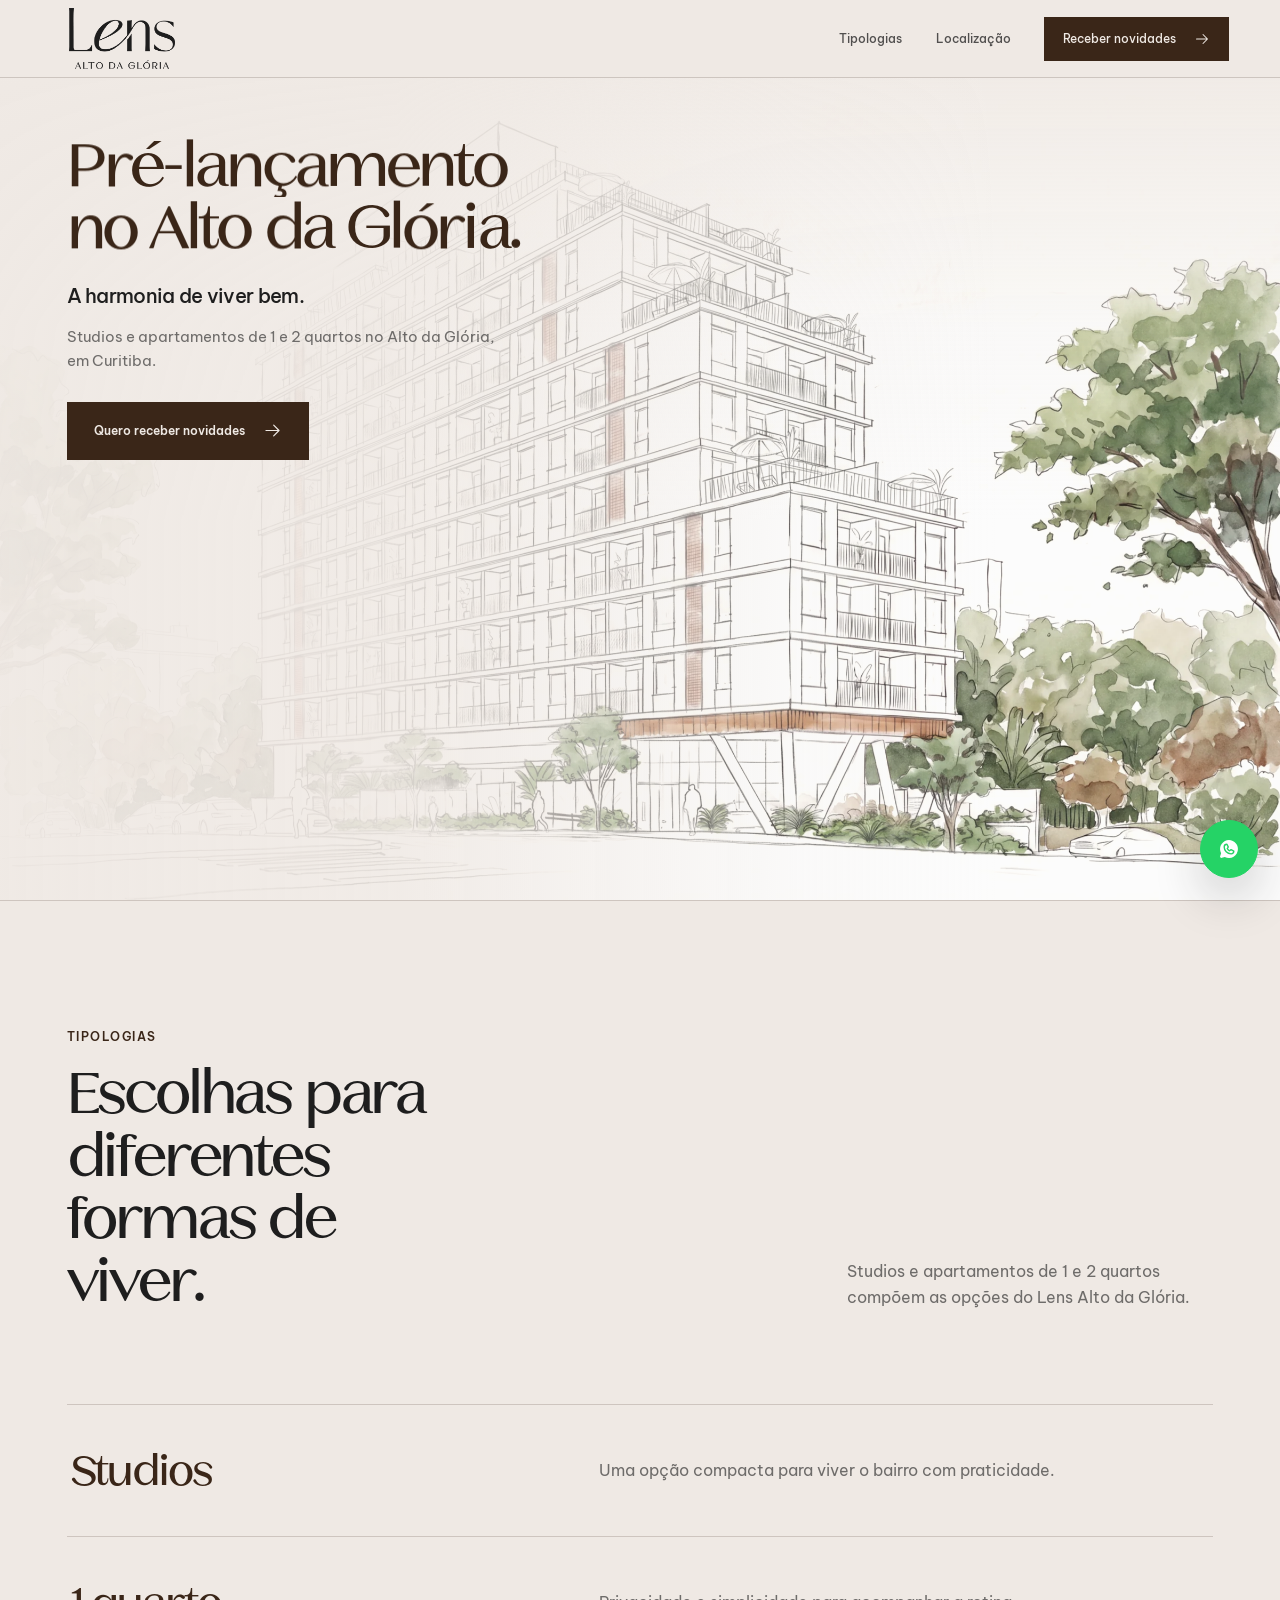
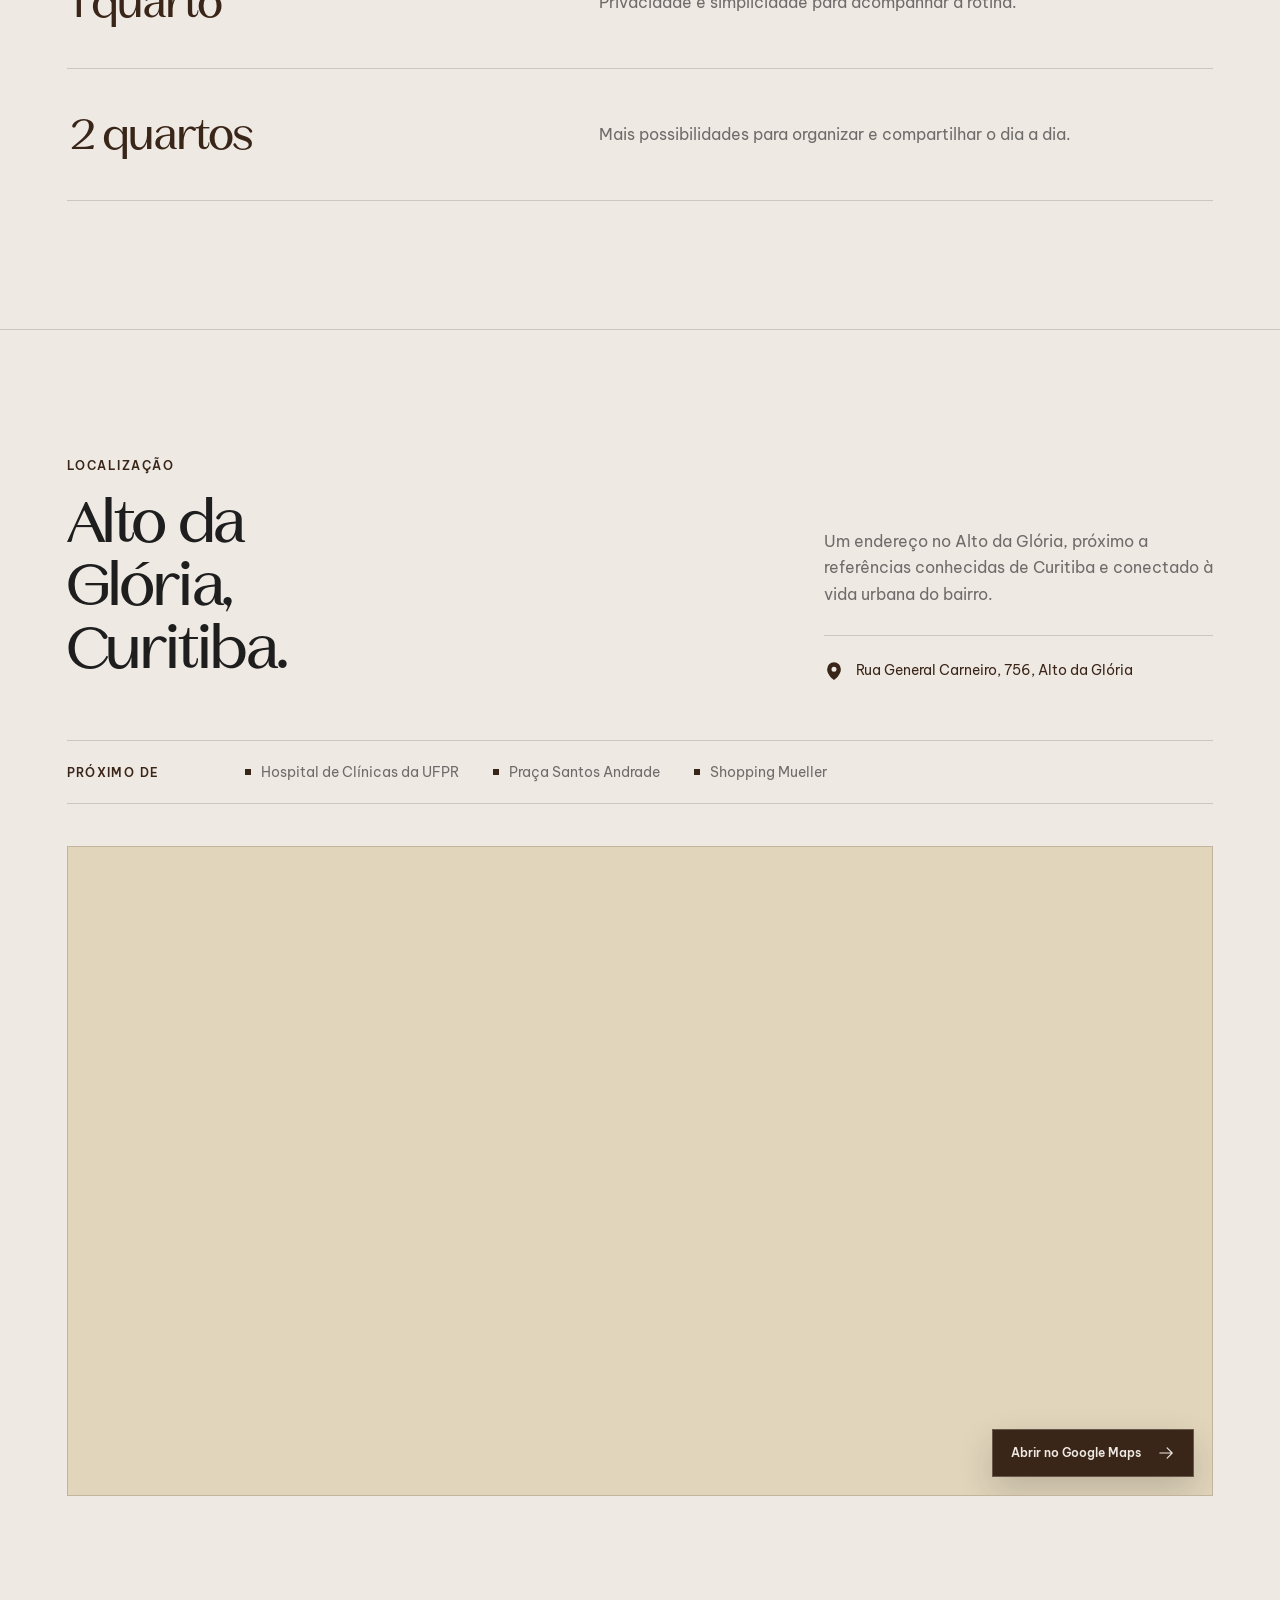
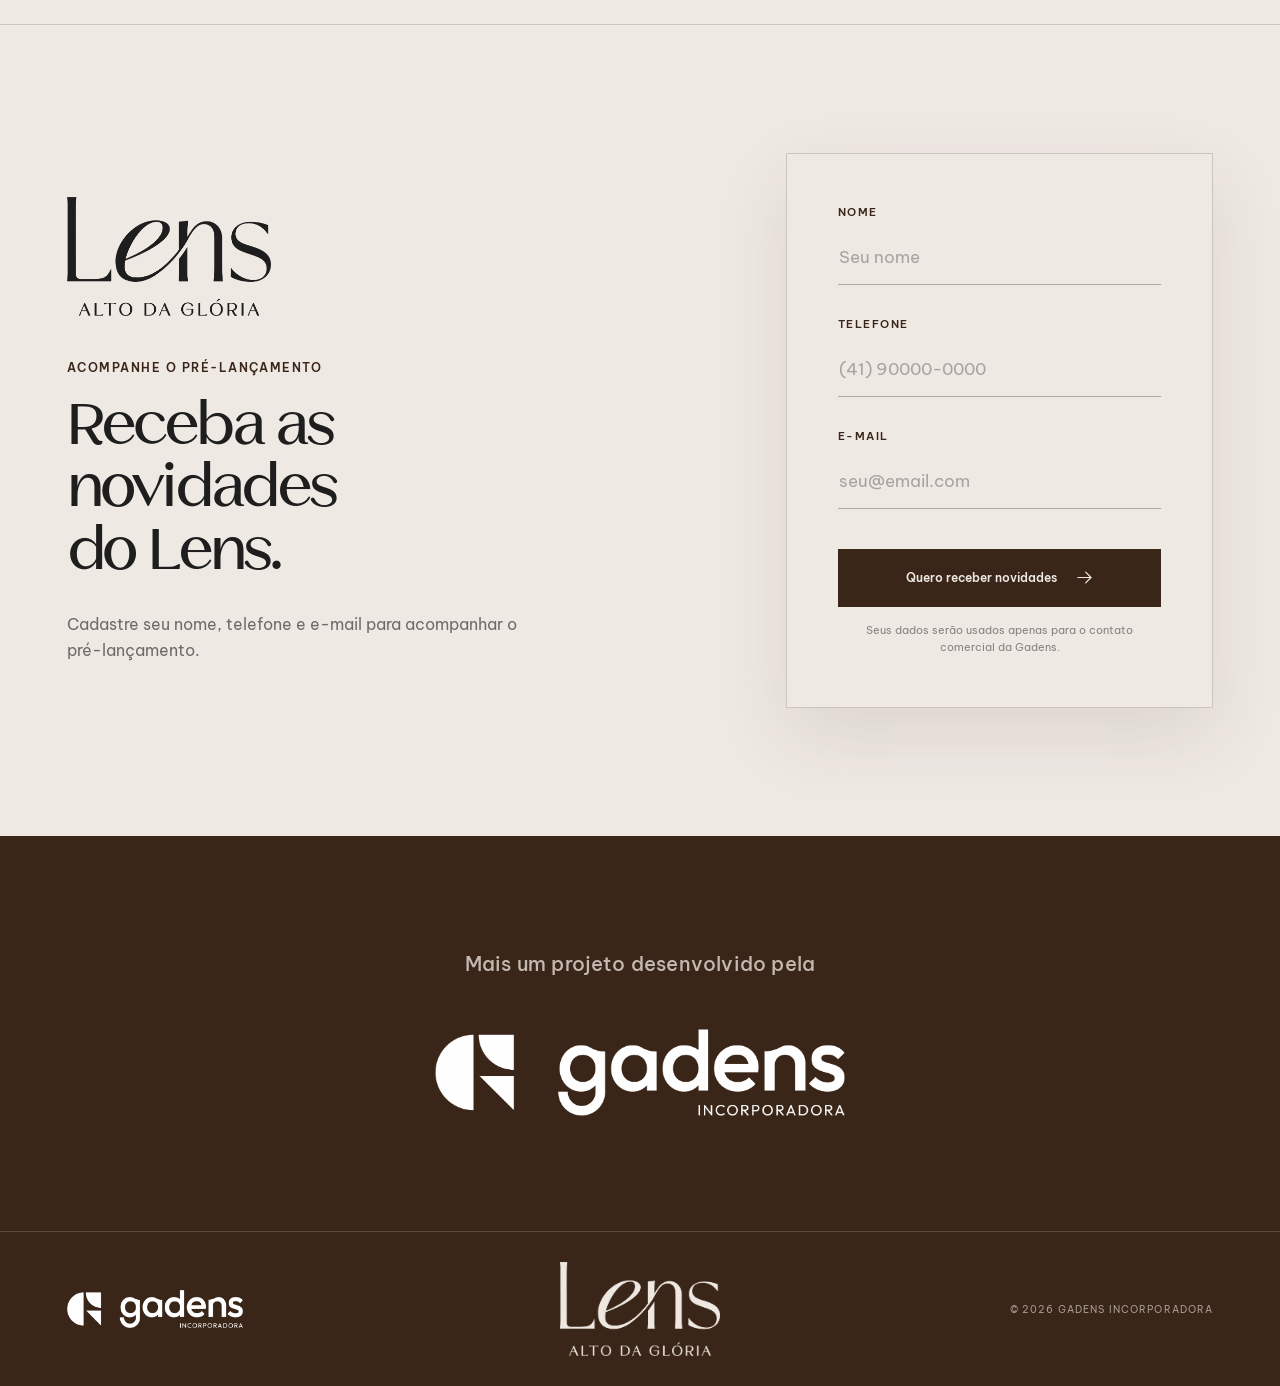
==== commit ec6fd017: "Atualiza assinatura institucional da Gadens" ====
--- a/index.html
+++ b/index.html
@@ -13,8 +13,8 @@
     <meta property="og:description" content="A harmonia de viver bem." />
     <meta property="og:type" content="website" />
     <title>Lens Alto da Glória | Gadens Incorporadora</title>
-    <script type="module" crossorigin src="./assets/index-BgogxM1Y.js"></script>
-    <link rel="stylesheet" crossorigin href="./assets/index-Bm97L49s.css">
+    <script type="module" crossorigin src="./assets/index-D6Lt3vVk.js"></script>
+    <link rel="stylesheet" crossorigin href="./assets/index-R0ibnS0Z.css">
   </head>
   <body>
     <div id="root"></div>
--- a/assets/index-R0ibnS0Z.css
+++ b/assets/index-R0ibnS0Z.css
@@ -0,0 +1 @@
+@font-face{font-family:BVP;src:url(./bvp-400-latin-PpnXBOrz.woff2) format("woff2");font-style:normal;font-weight:400;font-display:swap}@font-face{font-family:Luxenta;src:url(./luxenta-regular-CpVk4b3s.otf) format("opentype");font-style:normal;font-weight:400;font-display:swap}@font-face{font-family:Luxenta;src:url(./luxenta-medium-CBUuQSwQ.otf) format("opentype");font-style:normal;font-weight:500;font-display:swap}@font-face{font-family:Luxenta;src:url(./luxenta-semibold-DcSyJij9.otf) format("opentype");font-style:normal;font-weight:600;font-display:swap}@font-face{font-family:BVP;src:url(./bvp-500-latin-B6LVzGNe.woff2) format("woff2");font-style:normal;font-weight:500;font-display:swap}@font-face{font-family:BVP;src:url(./bvp-600-latin-BZDkUTrt.woff2) format("woff2");font-style:normal;font-weight:600;font-display:swap}:root{color:#1e1e1e;background:#efe9e4;font-family:BVP,Arial,sans-serif;font-synthesis:none;text-rendering:optimizeLegibility;--brown: #3a2618;--beige: #e1d5bb;--paper: #efe9e4;--charcoal: #1e1e1e;--muted: rgba(30, 30, 30, .62);--line: rgba(58, 38, 24, .18);--ease-out: cubic-bezier(.22, 1, .36, 1);--font-product: "Luxenta", "BVP", Arial, sans-serif}*{box-sizing:border-box}html{scroll-behavior:smooth;scroll-padding-top:86px}body{margin:0;min-width:320px;min-height:100vh;background:var(--paper)}body,button,input{font-family:inherit}button,a{-webkit-tap-highlight-color:transparent}a{color:inherit;text-decoration:none}button{color:inherit}img{display:block;max-width:100%}.page-shell{min-height:100vh;overflow:clip}.page-progress{position:fixed;z-index:100;top:0;left:0;width:100%;height:3px;background:var(--brown);transform:scaleX(0);transform-origin:left center}.site-nav{position:fixed;z-index:50;top:0;left:0;width:100%;height:78px;padding:0 clamp(20px,4vw,64px);display:flex;align-items:center;justify-content:space-between;gap:30px;background:#efe9e4eb;border-bottom:1px solid var(--line);-webkit-backdrop-filter:blur(16px);backdrop-filter:blur(16px)}.brand-link{width:142px;height:74px;display:grid;place-items:center;flex:none}.brand-link .brand-image{width:106px;height:auto;object-fit:contain}.site-nav nav{display:flex;align-items:center;gap:clamp(20px,2.6vw,40px);color:#1e1e1ec2;font-size:.75rem;font-weight:500}.site-nav nav>a:not(.nav-cta){position:relative;padding:10px 0}.site-nav nav>a:not(.nav-cta):after{content:"";position:absolute;right:0;bottom:4px;left:0;height:1px;background:var(--brown);transform:scaleX(0);transform-origin:right;transition:transform .3s var(--ease-out)}.site-nav nav>a:not(.nav-cta):hover:after,.site-nav nav>a:not(.nav-cta):focus-visible:after{transform:scaleX(1);transform-origin:left}.nav-cta,.primary-button,.submit-button{display:inline-flex;align-items:center;justify-content:center;gap:18px;border:1px solid var(--brown);color:var(--paper);background:var(--brown);transition:color .3s var(--ease-out),background-color .3s var(--ease-out),transform .3s var(--ease-out)}.nav-cta{min-height:44px;padding:0 18px}.nav-cta:hover,.primary-button:hover,.submit-button:hover:not(:disabled){color:var(--brown);background:transparent;transform:translateY(-2px)}.hero{position:relative;isolation:isolate;width:100%;min-height:100dvh;margin:0;padding:clamp(134px,15vh,174px) clamp(22px,5.2vw,82px) 54px;overflow:hidden}.hero-copy{position:relative;z-index:2;max-width:700px;margin-left:max(0px,calc((100vw - 1440px)/2))}.section-label{margin:0;color:var(--brown);font-size:.72rem;font-weight:600;letter-spacing:.13em;text-transform:uppercase}.hero h1{margin:0;color:var(--brown);font-size:clamp(3.75rem,5.25vw,5.25rem);font-weight:600;line-height:.93;letter-spacing:-.055em;font-family:var(--font-product)}.hero-title-line{display:block;overflow:hidden}.hero-title-line>span{display:block}.hero-slogan{margin:24px 0 0;color:var(--charcoal);font-size:clamp(1.15rem,1.55vw,1.55rem);font-weight:500;line-height:1.16;letter-spacing:-.035em}.hero-support{max-width:45ch;margin:18px 0 0;color:var(--muted);font-size:clamp(.92rem,1.08vw,1.02rem);line-height:1.65}.hero-actions{margin-top:28px;display:flex;align-items:center}.primary-button{min-height:58px;padding:0 26px;font-size:.76rem;font-weight:600}.hero-visual{position:absolute;z-index:0;inset:78px 0 0;overflow:hidden;background:#f7f5f2}.hero-visual:after{content:"";position:absolute;z-index:1;inset:0;background:linear-gradient(90deg,rgba(239,233,228,.97) 0%,rgba(239,233,228,.88) 31%,rgba(239,233,228,.12) 62%,transparent 78%),linear-gradient(180deg,rgba(239,233,228,.9) 0%,rgba(239,233,228,.16) 30%,transparent 54%);pointer-events:none}.hero-product-image{width:100%;height:100%;position:absolute;inset:0;object-fit:cover;object-position:53% bottom;filter:saturate(.86) sepia(.05) contrast(.98);will-change:transform;transition:transform .7s cubic-bezier(.4,0,.2,1)}.hero-visual:hover .hero-product-image{transform:scale(1.008)}.section-shell{width:min(100%,1440px);margin:0 auto;padding:clamp(94px,10vw,150px) clamp(22px,5.2vw,82px)}.typology-header h2,.location-intro h2,.lead-copy h2{margin:20px 0 0;color:var(--charcoal);font-size:clamp(2.8rem,5vw,5.5rem);font-weight:500;line-height:.98;letter-spacing:-.05em;font-family:var(--font-product)}.typologies{border-top:1px solid var(--line)}.typology-header{display:grid;grid-template-columns:minmax(0,1fr) minmax(280px,.55fr);gap:clamp(50px,9vw,130px);align-items:end}.typology-header h2{max-width:10.6ch}.typology-header>p{margin:0 0 4px;color:var(--muted);font-size:1rem;line-height:1.65}.typology-list{margin-top:clamp(58px,7vw,94px);border-top:1px solid var(--line)}.typology-row{width:100%;min-height:132px;padding:24px 4px;display:grid;grid-template-columns:minmax(190px,.8fr) minmax(280px,1fr);gap:40px;align-items:center;border-bottom:1px solid var(--line);background:transparent;text-align:left}.typology-title{color:var(--brown);font-size:clamp(2.1rem,3.6vw,4rem);font-weight:500;letter-spacing:-.045em;font-family:var(--font-product)}.typology-description{color:var(--muted);font-size:.98rem;line-height:1.6}.location{border-top:1px solid var(--line)}.location-intro{display:grid;grid-template-columns:minmax(0,1fr) minmax(300px,.62fr);gap:clamp(56px,10vw,150px);align-items:end}.location-intro h2{max-width:9ch}.location-copy>p{margin:0;color:var(--muted);font-size:1rem;line-height:1.65}.location-copy address{margin-top:28px;padding-top:24px;display:flex;align-items:flex-start;gap:12px;border-top:1px solid var(--line);color:var(--brown);font-size:.9rem;font-style:normal;line-height:1.5}.location-copy address svg{flex:none;margin-top:1px}.surroundings{margin-top:58px;padding:22px 0;display:grid;grid-template-columns:150px 1fr;gap:28px;border-top:1px solid var(--line);border-bottom:1px solid var(--line)}.surroundings>p{margin:2px 0 0;color:var(--brown);font-size:.72rem;font-weight:600;letter-spacing:.12em;text-transform:uppercase}.surroundings ul{margin:0;padding:0;display:flex;flex-wrap:wrap;gap:12px 34px;list-style:none}.surroundings li{color:var(--muted);font-size:.9rem}.surroundings li:before{content:"";width:6px;height:6px;margin:0 10px 2px 0;display:inline-block;background:var(--brown)}.map-frame{position:relative;margin-top:42px;height:clamp(430px,52vw,650px);overflow:hidden;background:var(--beige);border:1px solid var(--line)}.map-frame iframe{width:100%;height:100%;display:block;border:0;filter:grayscale(.72) sepia(.18) contrast(.92)}.map-link{position:absolute;right:18px;bottom:18px;min-height:48px;padding:0 18px;display:flex;align-items:center;gap:16px;color:var(--paper);background:var(--brown);border:1px solid rgba(239,233,228,.25);box-shadow:0 14px 34px #1e1e1e2e;font-size:.74rem;font-weight:600;transition:transform .3s var(--ease-out)}.map-link:hover{transform:translateY(-3px)}.lead-section{display:grid;grid-template-columns:minmax(0,.92fr) minmax(420px,.68fr);gap:clamp(60px,11vw,160px);align-items:center;background:var(--paper);border-top:1px solid var(--line)}.lead-logo{width:clamp(204px,15vw,240px);height:auto;display:block;margin-bottom:44px}.lead-copy h2{max-width:8.5ch}.lead-copy>p:last-child{max-width:43ch;margin:28px 0 0;color:var(--muted);font-size:1rem;line-height:1.65}.lead-form-wrap{min-height:500px;padding:clamp(34px,4vw,58px);display:flex;flex-direction:column;justify-content:center;background:var(--paper);border:1px solid var(--line);box-shadow:0 28px 70px #3a26181a}.field+.field{margin-top:32px}.field label{display:block;margin-bottom:10px;color:var(--brown);font-size:.68rem;font-weight:600;letter-spacing:.13em;text-transform:uppercase}.field input{width:100%;min-height:56px;padding:0 1px;color:var(--charcoal);background:transparent;border:0;border-bottom:1px solid rgba(58,38,24,.34);border-radius:0;outline:0;font-size:1.05rem;transition:border-color .25s ease}.field input::placeholder{color:#1e1e1e57}.field input:focus{border-color:var(--brown)}.field input[aria-invalid=true]{border-color:#8b3c2f}.field-error{display:block;margin-top:8px;color:#7c3026;font-size:.76rem}.submit-error{margin-top:24px;padding:13px 14px;display:flex;align-items:flex-start;gap:10px;color:#6f2b23;background:#8b3c2f14;border:1px solid rgba(139,60,47,.22);font-size:.78rem;line-height:1.45}.submit-error svg{flex:none;margin-top:1px}.submit-button{width:100%;min-height:58px;margin-top:40px;padding:0 22px;font-size:.76rem;font-weight:600;cursor:pointer}.submit-button:disabled{cursor:wait;opacity:.58}.privacy-copy{margin:15px 0 0;color:#1e1e1e80;font-size:.7rem;line-height:1.5;text-align:center}.form-state{display:flex;flex-direction:column;align-items:flex-start}.state-icon{width:56px;height:56px;display:grid;place-items:center;color:var(--paper);background:var(--brown)}.form-state h3{margin:30px 0 0;color:var(--charcoal);font-size:clamp(2rem,3.6vw,3.4rem);font-weight:500;line-height:1;letter-spacing:-.045em;font-family:var(--font-product)}.form-state p{max-width:34ch;margin:18px 0 0;color:var(--muted);line-height:1.6}.gadens-proof{width:100%;max-width:none;padding-block:clamp(96px,9vw,144px);color:var(--paper);background:var(--brown)}.gadens-proof-intro{width:min(100%,760px);margin-inline:auto;display:flex;flex-direction:column;gap:clamp(34px,4vw,54px);align-items:center;text-align:center}.gadens-proof-logo{width:min(100%,410px);height:auto;display:block}.gadens-proof-intro h2{max-width:30ch;margin:0;color:#efe9e4c2;font-size:clamp(1.15rem,1.55vw,1.5rem);font-weight:500;line-height:1.35;letter-spacing:.01em}footer{min-height:126px;padding:30px clamp(22px,5.2vw,82px);display:grid;grid-template-columns:1fr auto 1fr;align-items:center;gap:24px;color:#efe9e499;background:var(--brown);border-top:1px solid rgba(239,233,228,.18);font-size:.65rem;letter-spacing:.11em;text-transform:uppercase}.footer-gadens-mark{display:block;width:176px}.footer-gadens-logo{width:100%;height:auto;display:block}.footer-lens-logo{width:160px;height:auto;display:block;object-fit:contain}footer span:last-child{text-align:right}.whatsapp-button{position:fixed;z-index:45;right:22px;bottom:22px;width:58px;height:58px;padding:0;display:flex;align-items:center;justify-content:center;color:#fff;background:#25d366;border:1px solid #25d366;border-radius:50%;box-shadow:0 18px 48px #1e1e1e38;transition:background-color .3s var(--ease-out),border-color .3s var(--ease-out),transform .3s var(--ease-out)}.whatsapp-button:hover{color:#fff;background:#1fbf5b;border-color:#1fbf5b;transform:translateY(-3px)}@media(max-width:1020px){.site-nav nav>a:not(.nav-cta){display:none}.hero{padding-top:138px}.hero-copy{max-width:680px;margin-left:0}.hero-visual:after{background:linear-gradient(90deg,#efe9e4f5,#efe9e4bd 58%,#efe9e414 90%),linear-gradient(180deg,rgba(239,233,228,.9) 0%,rgba(239,233,228,.08) 48%,transparent 68%)}.typology-header,.location-intro,.lead-section{grid-template-columns:1fr}.typology-header,.location-intro{gap:36px}.typology-header>p,.location-copy{max-width:560px}.lead-section{gap:56px}.lead-form-wrap{width:min(100%,620px)}.gadens-proof-logo{width:min(100%,380px)}}@media(max-width:660px){html{scroll-padding-top:72px}.site-nav{height:72px;padding:0 16px}.brand-link{width:106px;height:64px}.brand-link .brand-image{width:82px;height:auto}.nav-cta{min-height:42px;padding:0 13px;gap:10px;font-size:.68rem}.hero{min-height:800px;padding:112px 20px 58px}.hero h1{font-size:clamp(2.35rem,11.5vw,3.45rem);line-height:.95;letter-spacing:-.06em}.hero-slogan{margin-top:24px;font-size:1.3rem}.hero-support{margin-top:14px;font-size:.92rem}.hero-actions{width:100%;margin-top:24px}.primary-button{width:100%}.hero-visual{inset:72px 0 0}.hero-visual:after{background:linear-gradient(180deg,rgba(239,233,228,.98) 0%,rgba(239,233,228,.9) 44%,rgba(239,233,228,.18) 69%,transparent 83%)}.hero-product-image{object-position:54% bottom}.section-shell{padding:86px 20px}.typology-header h2,.location-intro h2,.lead-copy h2{font-size:clamp(2.7rem,13vw,4rem)}.typology-list{margin-top:50px}.typology-row{min-height:150px;padding:24px 0;grid-template-columns:1fr;gap:12px}.typology-title{font-size:2.45rem}.typology-description{grid-column:1;max-width:35ch}.surroundings{grid-template-columns:1fr;gap:18px}.surroundings ul{display:grid;gap:13px}.map-frame{height:500px}.map-link{right:12px;bottom:12px}.lead-logo{width:170px;height:auto;margin-bottom:32px}.lead-form-wrap{min-height:550px;padding:40px 22px 32px}.gadens-proof{padding:78px 20px 82px}.gadens-proof-intro{gap:30px}.gadens-proof-logo{width:min(100%,250px)}.gadens-proof-intro h2{max-width:24ch;font-size:1.02rem}footer{padding:36px 20px 108px;grid-template-columns:112px 112px;justify-content:center;justify-items:center;gap:24px 28px}.footer-gadens-mark,.footer-lens-logo{width:112px;height:76px}.footer-gadens-logo{width:112px;height:76px;object-fit:contain}footer span:last-child{grid-column:1 / -1;width:100%;text-align:center}.whatsapp-button{right:15px;bottom:15px;width:54px;height:54px}}@media(max-width:360px){.nav-cta{padding:0 10px;gap:8px;font-size:.61rem}}@media(prefers-reduced-motion:reduce){html{scroll-behavior:auto}*,*:before,*:after{scroll-behavior:auto!important;animation-duration:.01ms!important;animation-iteration-count:1!important;transition-duration:.01ms!important}}
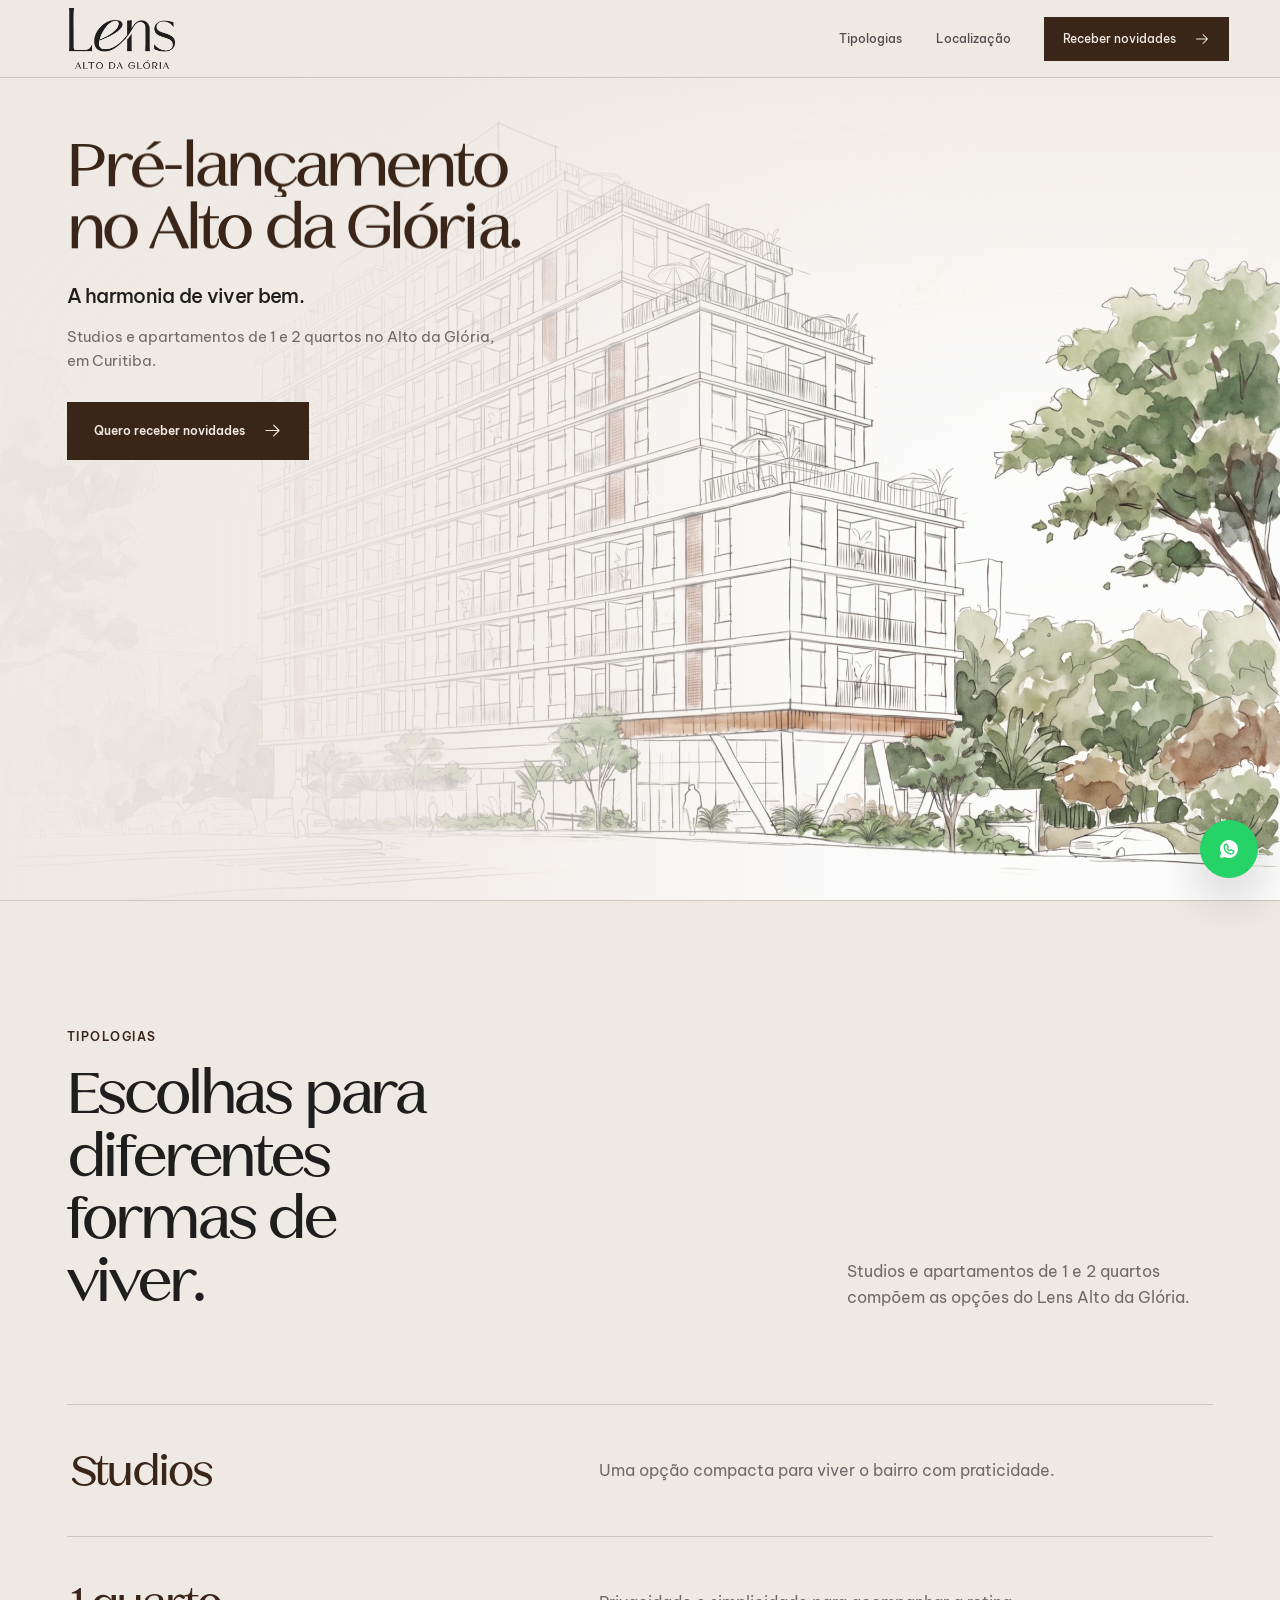
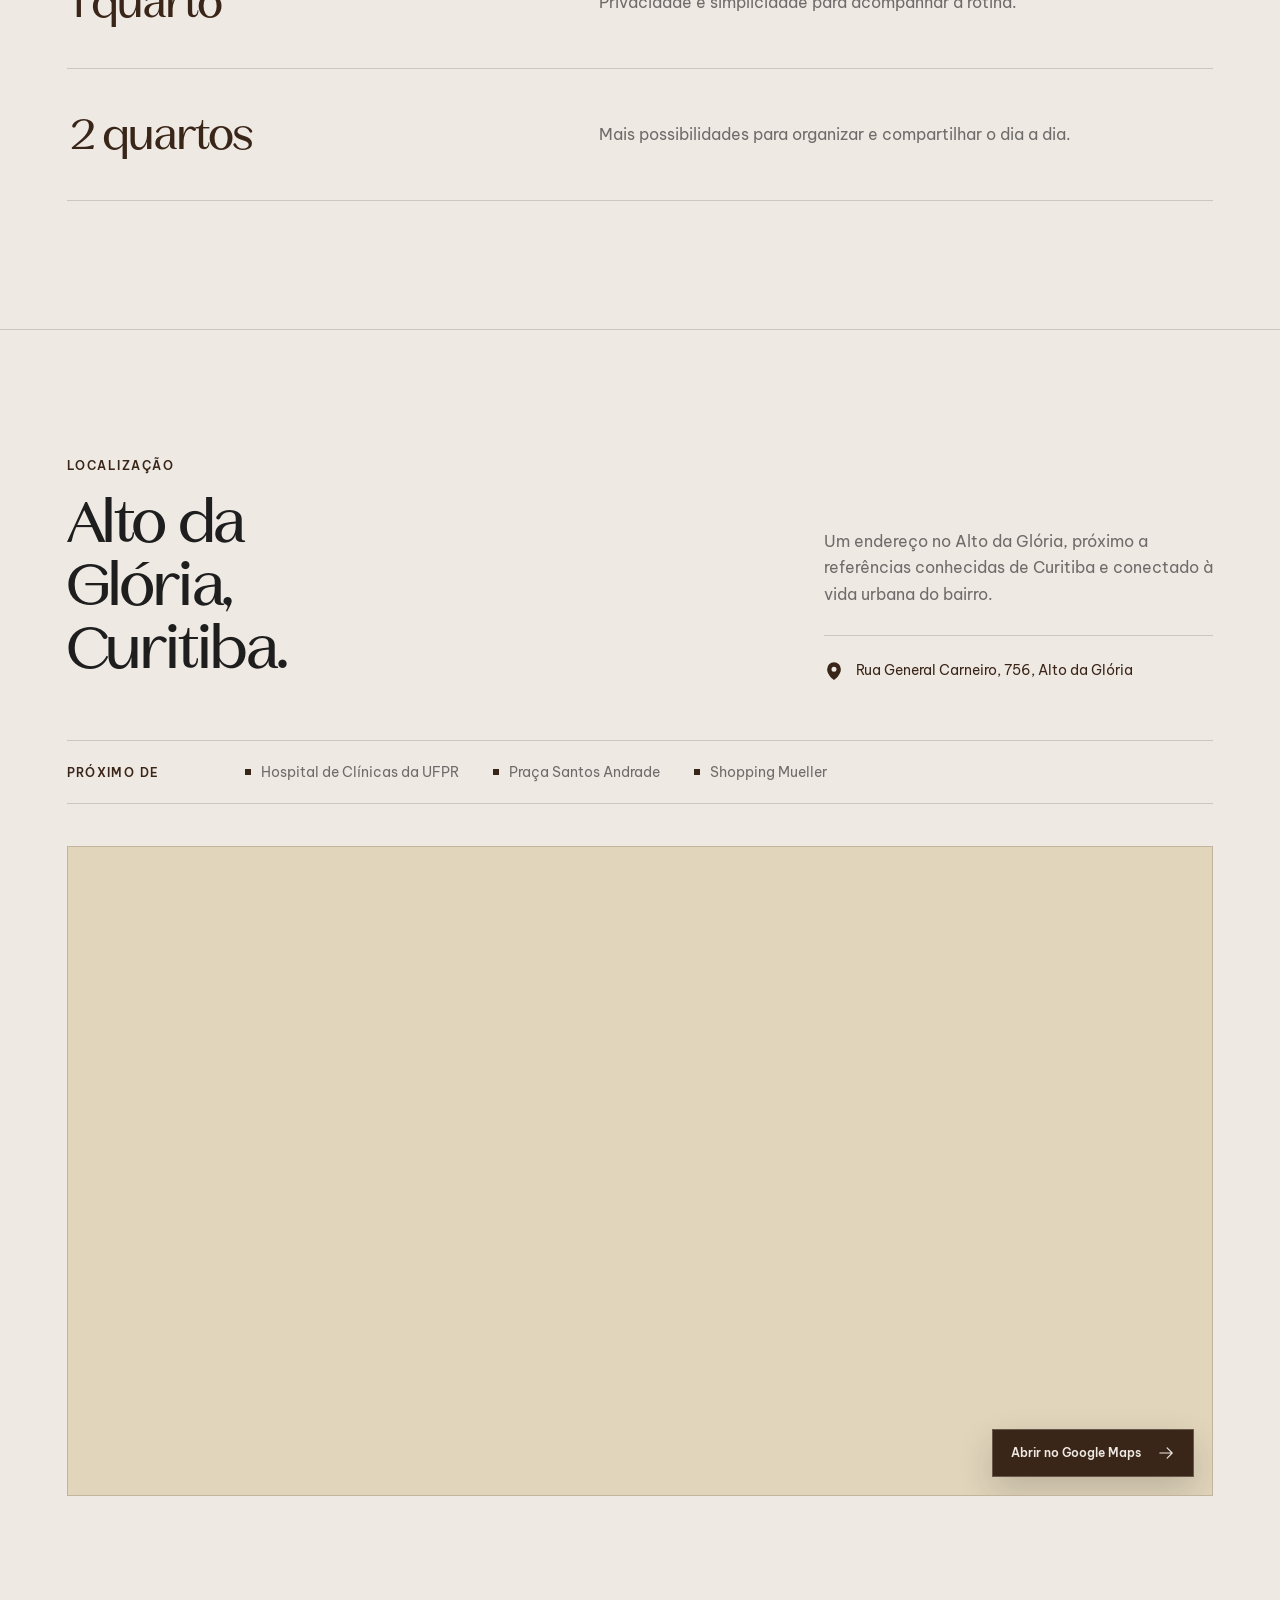
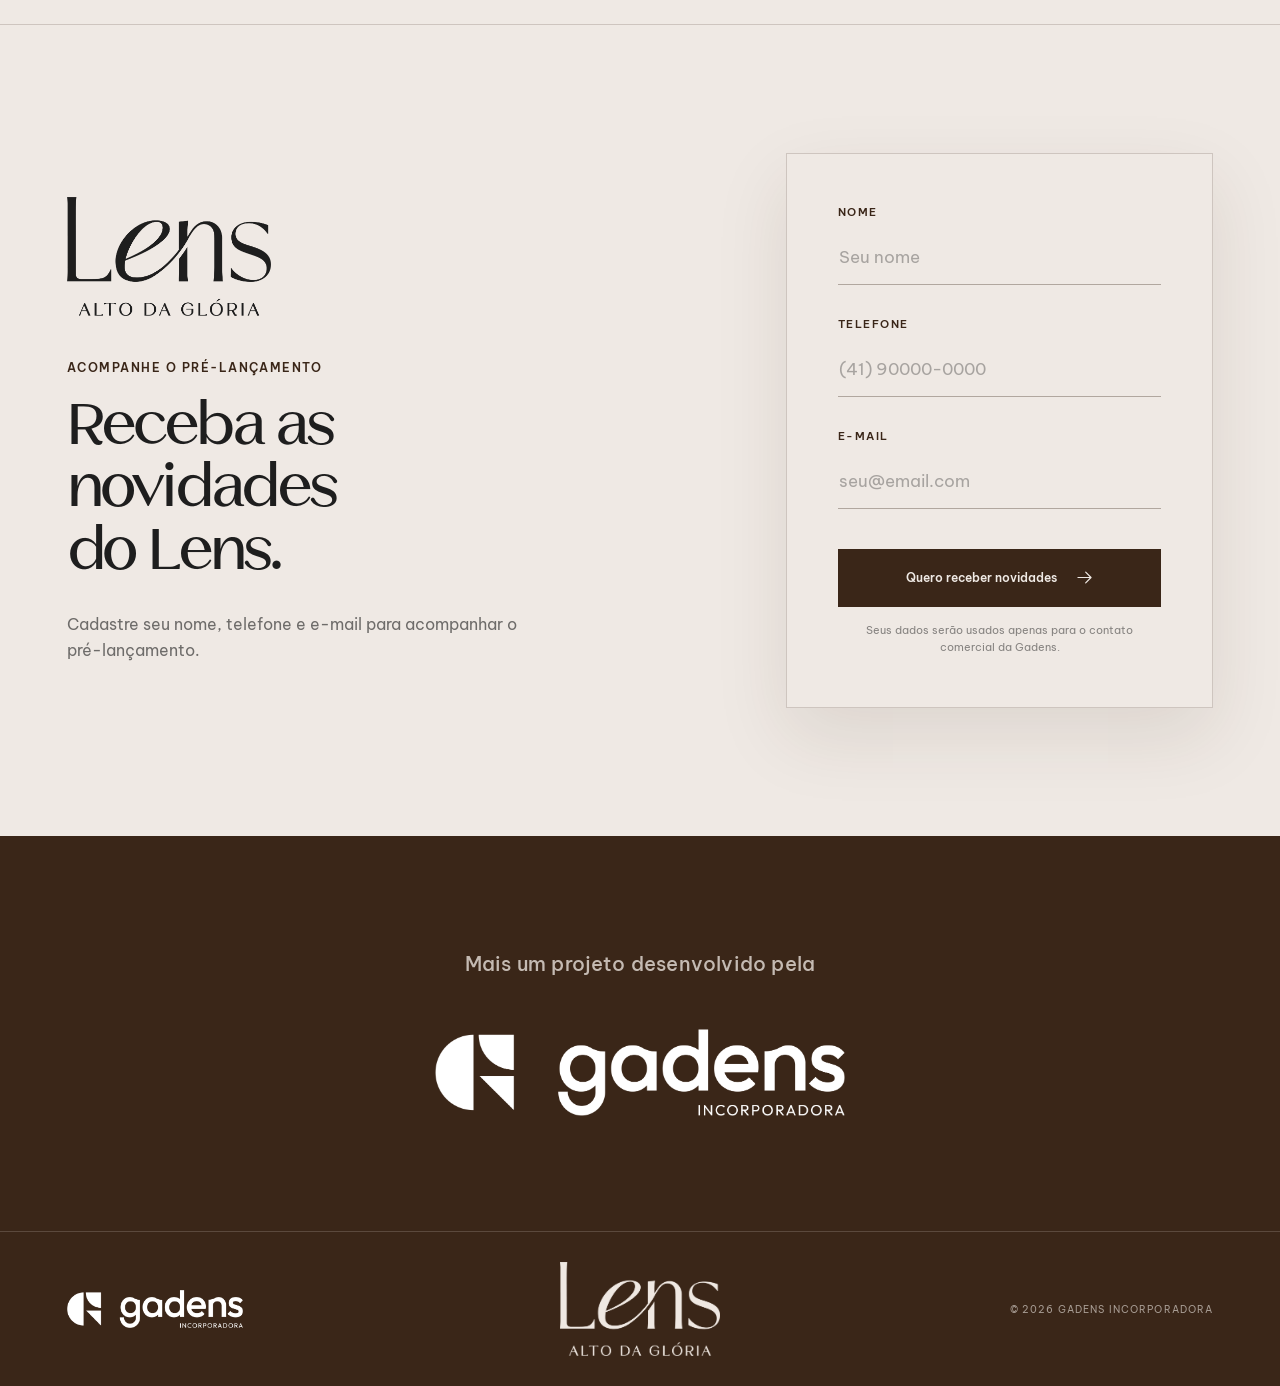
==== commit f5397245: "Integra Meta Pixel à landing page" ====
--- a/index.html
+++ b/index.html
@@ -13,10 +13,41 @@
     <meta property="og:description" content="A harmonia de viver bem." />
     <meta property="og:type" content="website" />
     <title>Lens Alto da Glória | Gadens Incorporadora</title>
-    <script type="module" crossorigin src="./assets/index-D6Lt3vVk.js"></script>
+    <!-- Meta Pixel Code -->
+    <script>
+      !(function (f, b, e, v, n, t, s) {
+        if (f.fbq) return
+        n = f.fbq = function () {
+          n.callMethod ? n.callMethod.apply(n, arguments) : n.queue.push(arguments)
+        }
+        if (!f._fbq) f._fbq = n
+        n.push = n
+        n.loaded = true
+        n.version = "2.0"
+        n.queue = []
+        t = b.createElement(e)
+        t.async = true
+        t.src = v
+        s = b.getElementsByTagName(e)[0]
+        s.parentNode.insertBefore(t, s)
+      })(window, document, "script", "https://connect.facebook.net/en_US/fbevents.js")
+      fbq("init", "2214649355442242")
+      fbq("track", "PageView")
+    </script>
+    <!-- End Meta Pixel Code -->
+    <script type="module" crossorigin src="./assets/index-BkYkt4dn.js"></script>
     <link rel="stylesheet" crossorigin href="./assets/index-R0ibnS0Z.css">
   </head>
   <body>
+    <noscript>
+      <img
+        height="1"
+        width="1"
+        style="display: none"
+        src="https://www.facebook.com/tr?id=2214649355442242&ev=PageView&noscript=1"
+        alt=""
+      />
+    </noscript>
     <div id="root"></div>
   </body>
 </html>
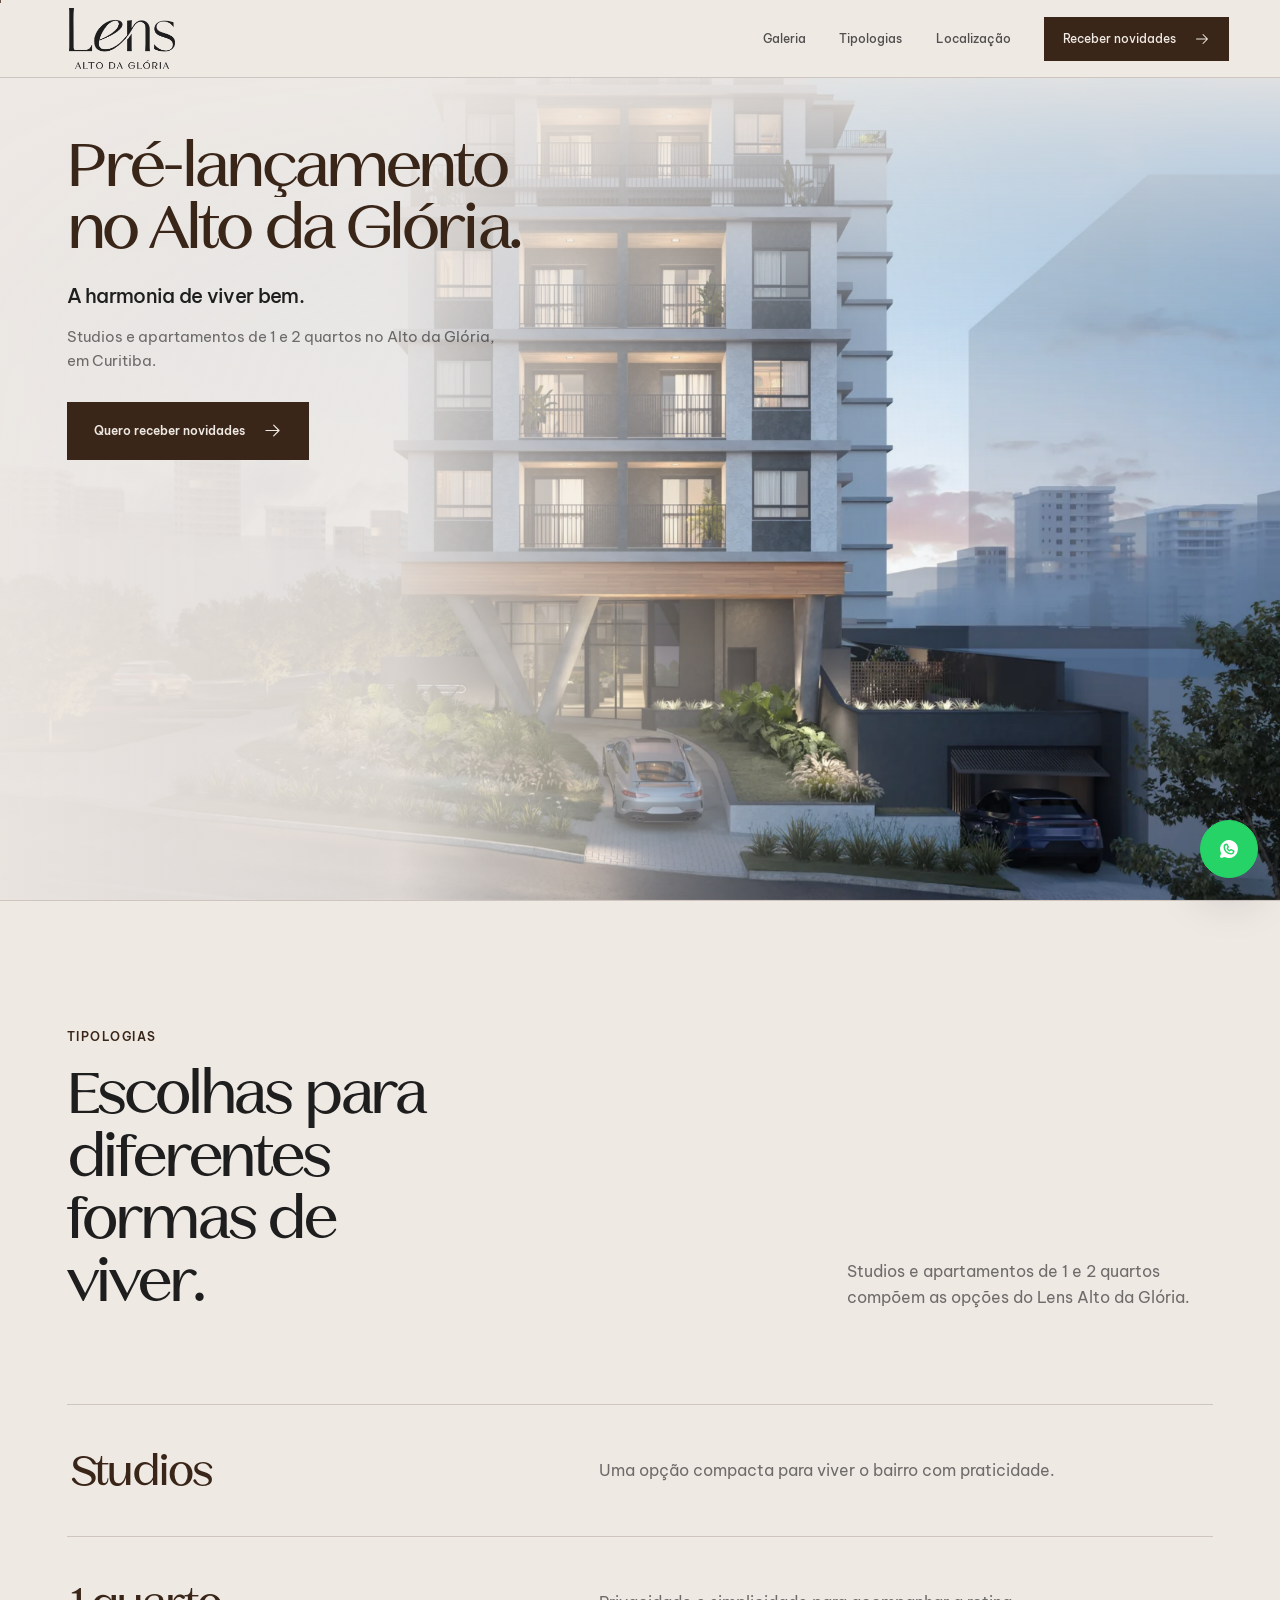
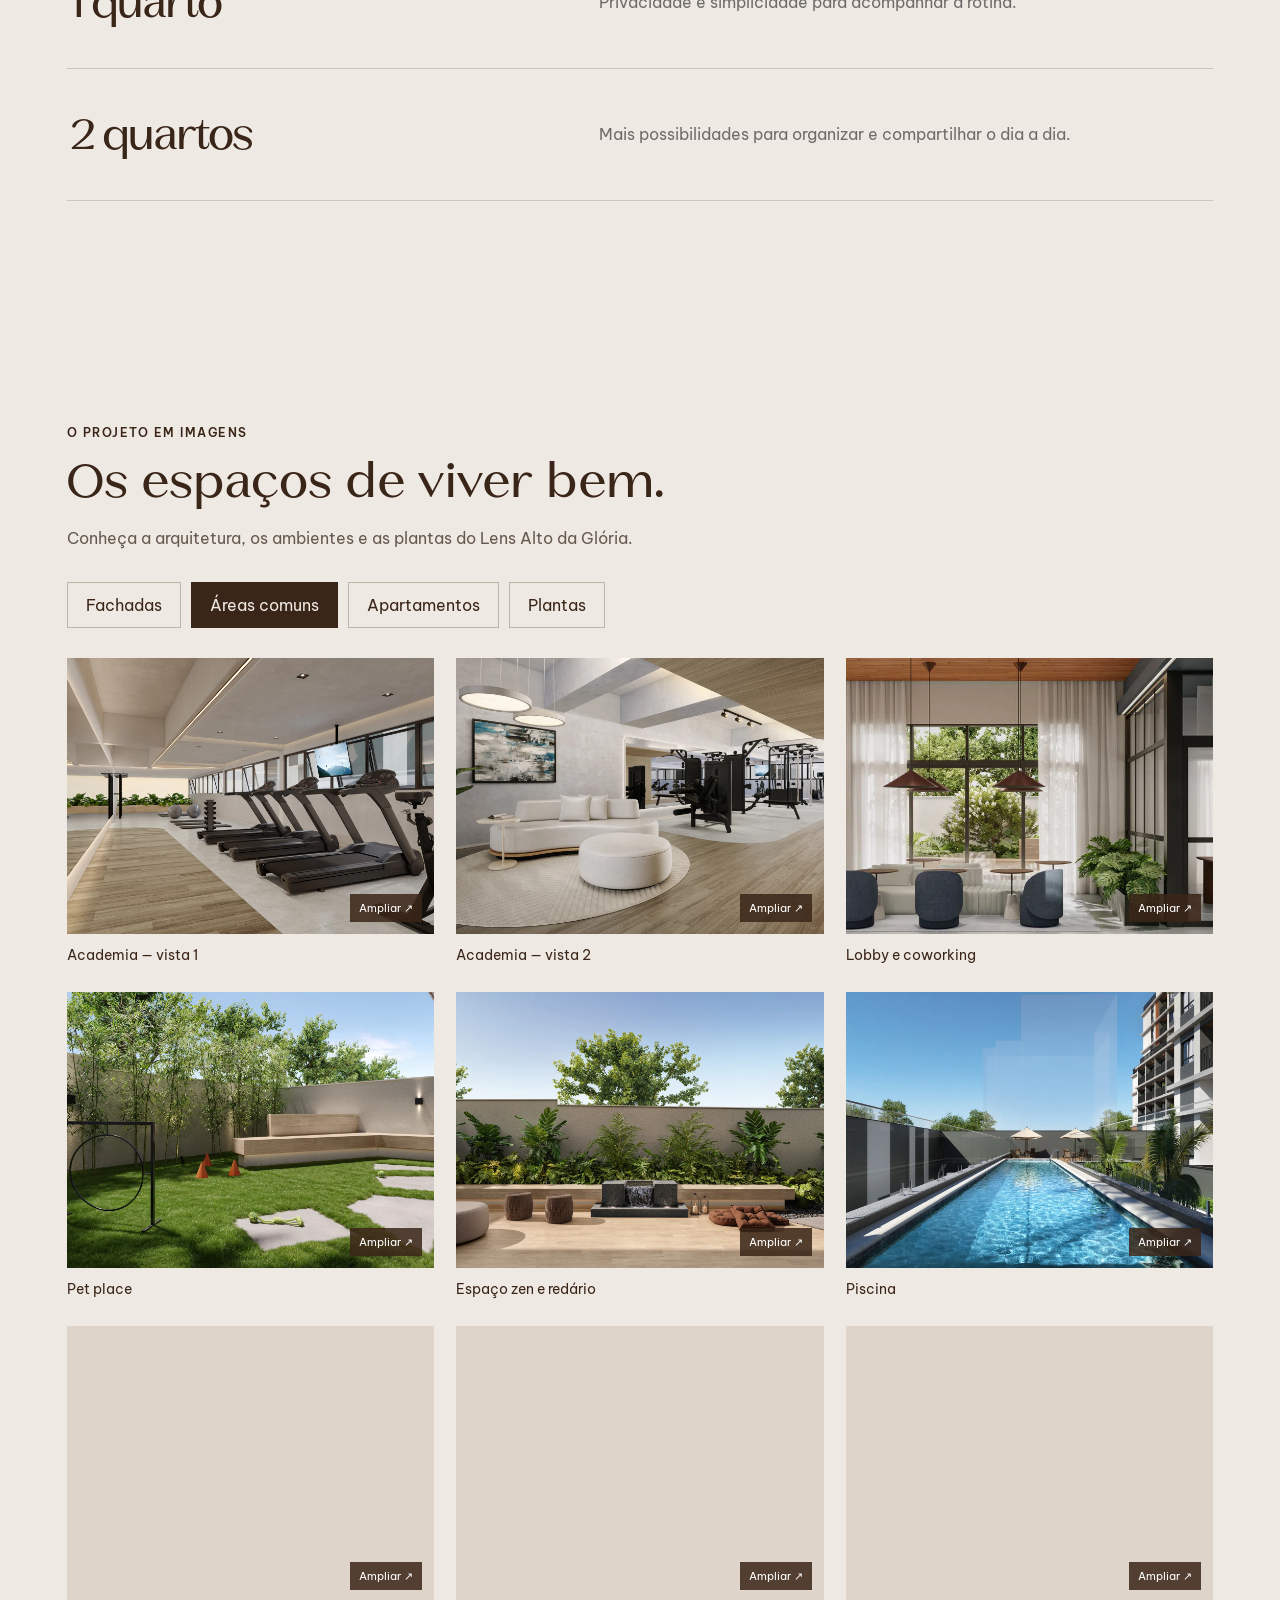
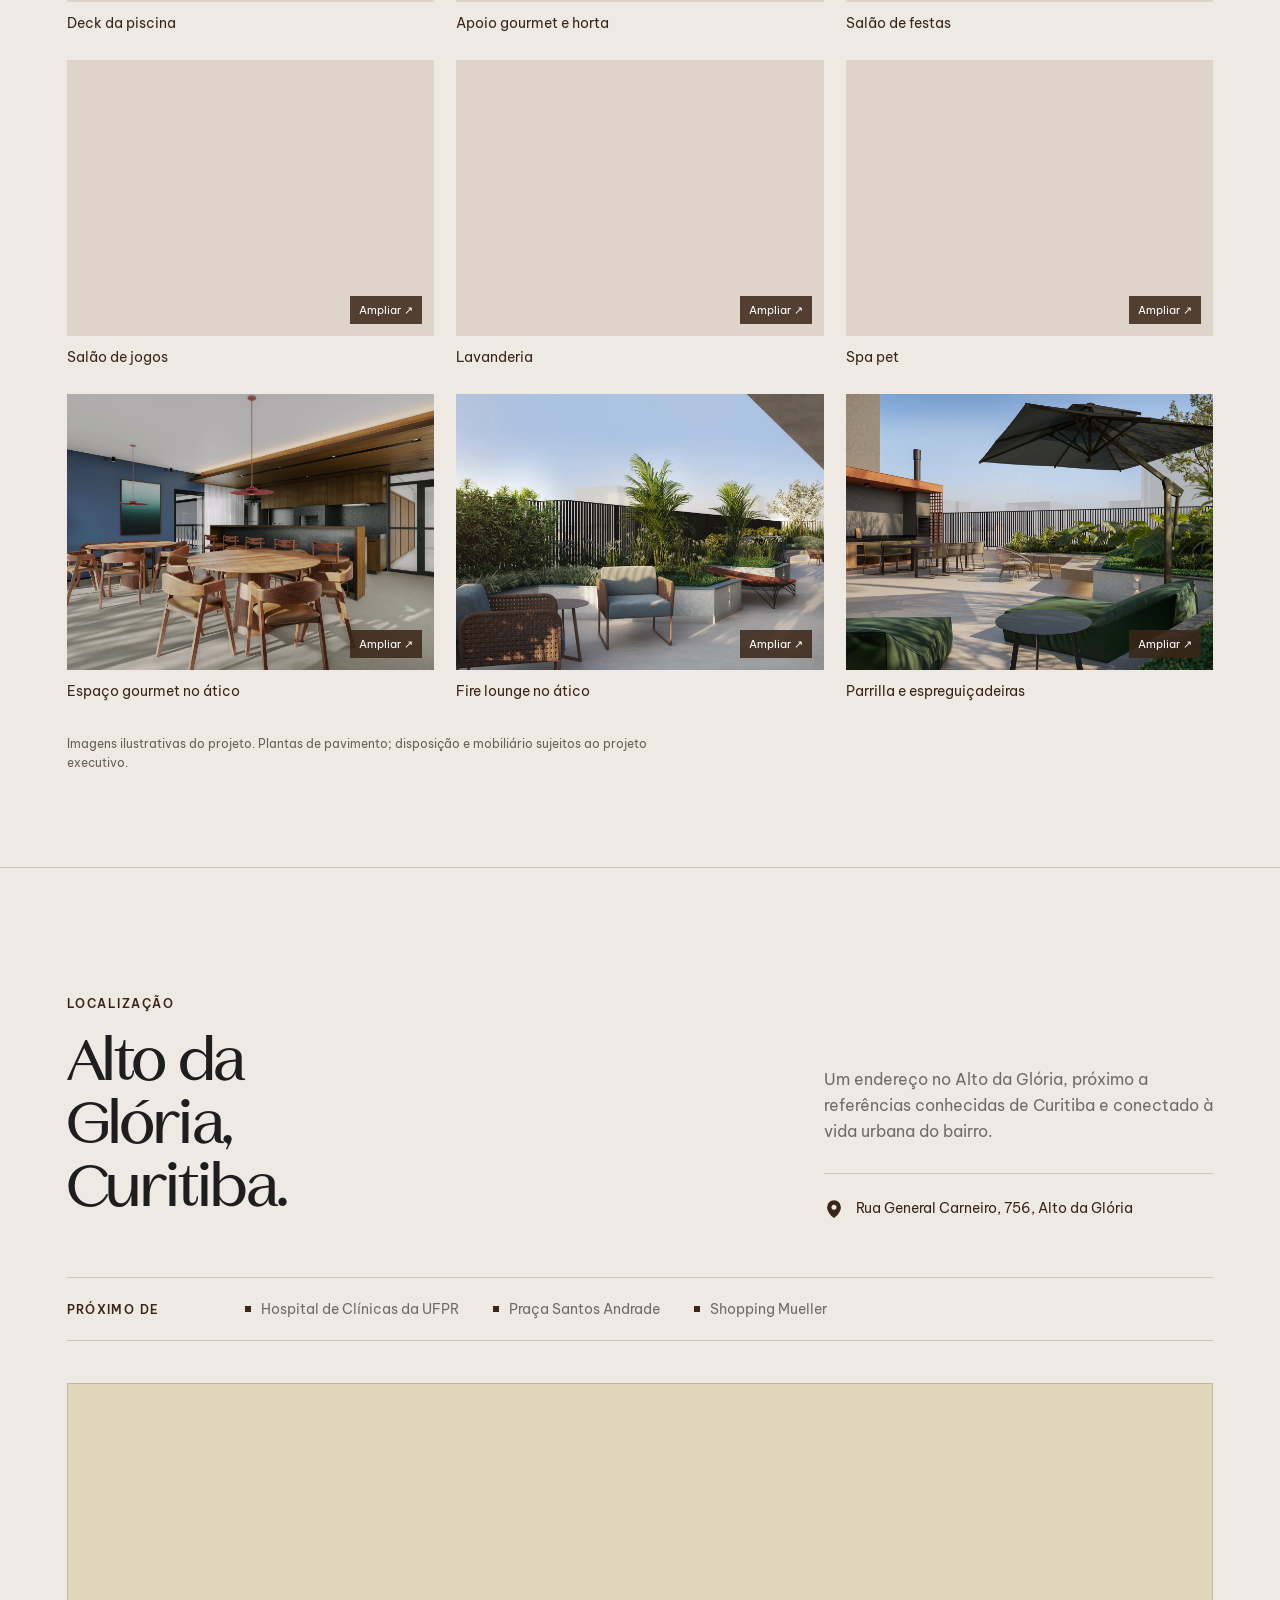
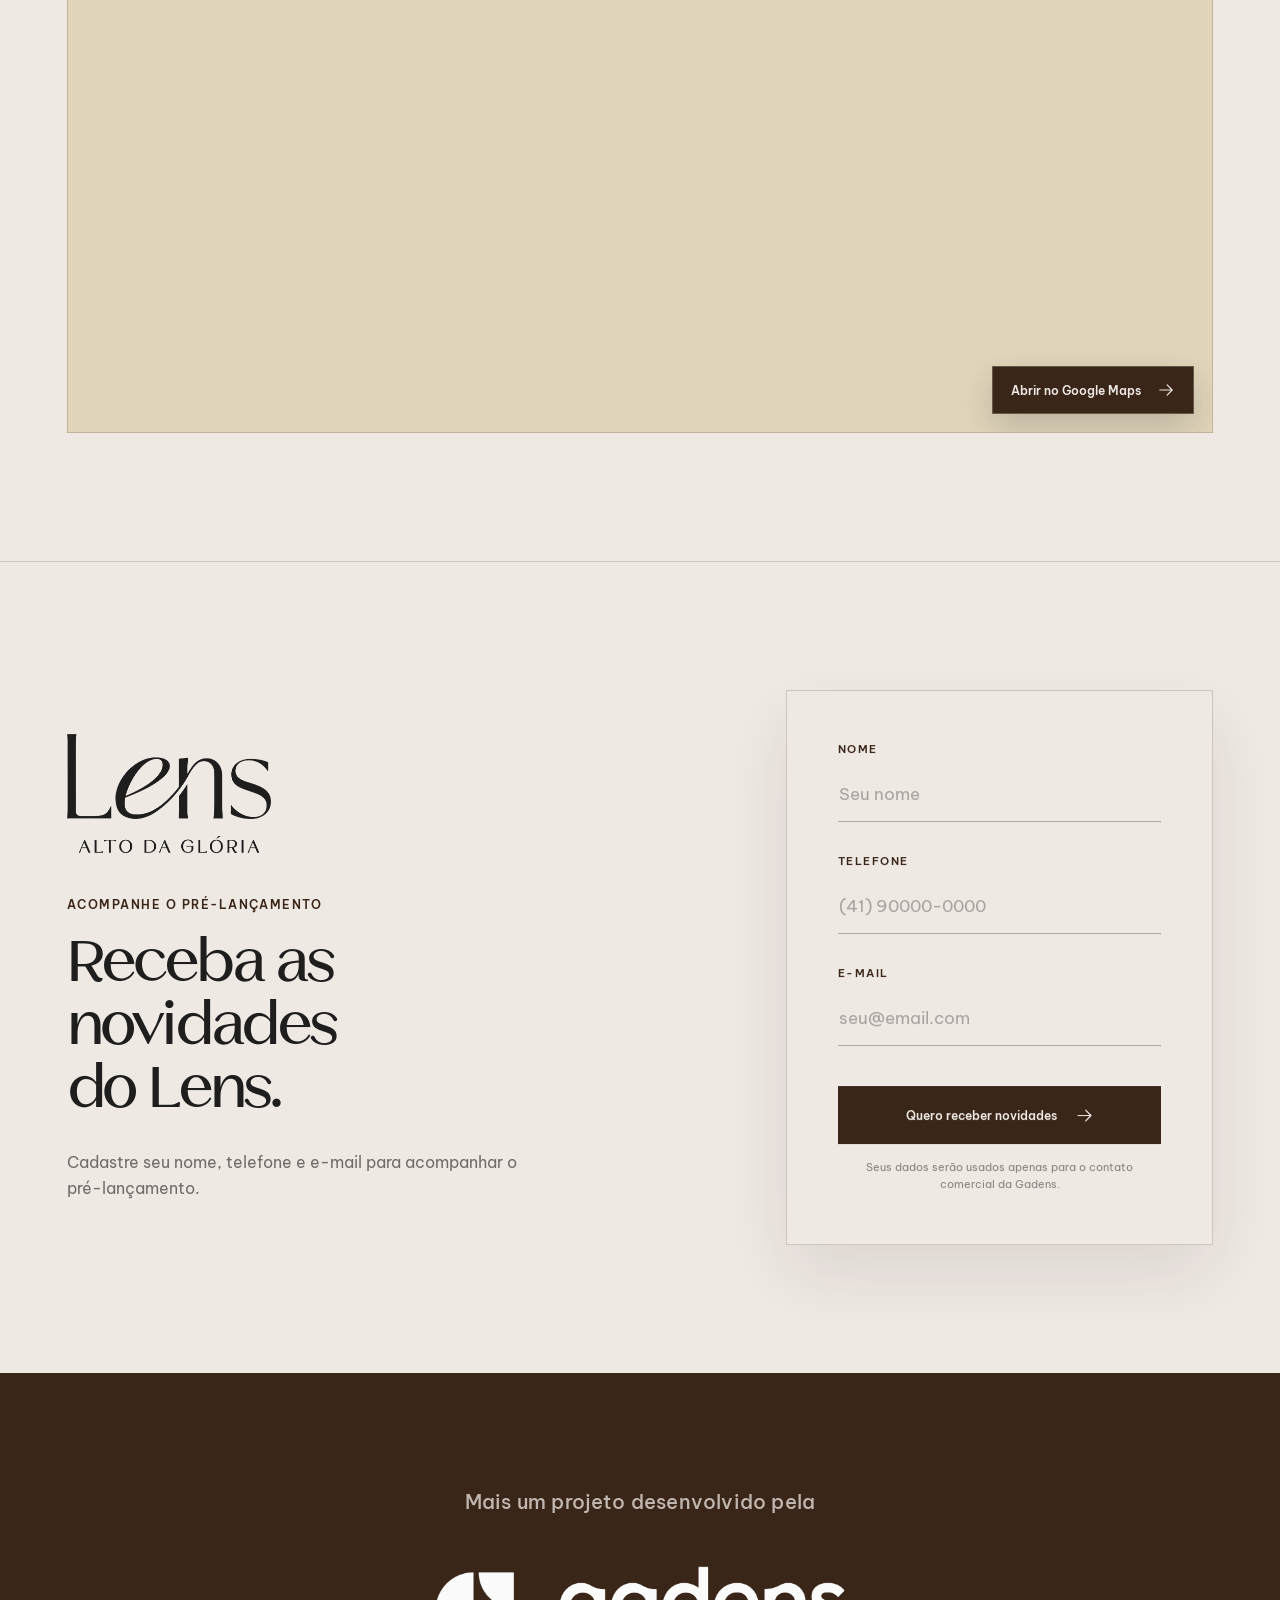
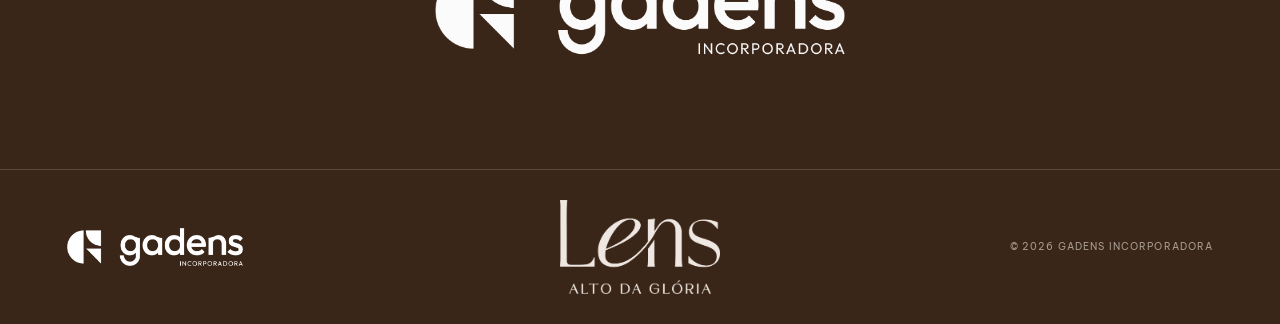
==== commit 25fd6f03: "Atualiza Lens com 22 perspectivas e 7 plantas humanizadas" ====
--- a/index.html
+++ b/index.html
@@ -35,8 +35,8 @@
       fbq("track", "PageView")
     </script>
     <!-- End Meta Pixel Code -->
-    <script type="module" crossorigin src="./assets/index-BkYkt4dn.js"></script>
-    <link rel="stylesheet" crossorigin href="./assets/index-R0ibnS0Z.css">
+    <script type="module" crossorigin src="./assets/index-BO7VemDS.js"></script>
+    <link rel="stylesheet" crossorigin href="./assets/index-DPkjNjG6.css">
   </head>
   <body>
     <noscript>
--- a/assets/index-DPkjNjG6.css
+++ b/assets/index-DPkjNjG6.css
@@ -0,0 +1 @@
+.lens-gallery{padding:84px clamp(22px,5.2vw,82px);background:#efe9e4;color:#3a2618;scroll-margin-top:90px}.lens-gallery__intro{max-width:740px;margin-bottom:30px}.lens-gallery__label{font-size:.72rem;font-weight:600;letter-spacing:.13em;text-transform:uppercase}.lens-gallery__intro h2{font-family:Luxenta,Georgia,serif;font-weight:500;font-size:clamp(2rem,4vw,3.4rem);line-height:1.08;margin:14px 0}.lens-gallery__intro>p:last-child{line-height:1.7;max-width:52ch;color:#66594e}.lens-gallery__filters{display:flex;gap:10px;flex-wrap:wrap;margin-bottom:30px}.lens-gallery__filters button{border:1px solid #c2b4a5;padding:12px 18px;border-radius:0;background:transparent;color:#3a2618;font:inherit;cursor:pointer}.lens-gallery__filters button[aria-pressed=true]{background:#3a2618;color:#efe9e4;border-color:#3a2618}.lens-gallery__grid{display:grid;grid-template-columns:repeat(3,minmax(0,1fr));gap:26px 22px}.lens-gallery__grid figure{margin:0;min-width:0}.lens-gallery__grid figure>button{display:block;position:relative;width:100%;aspect-ratio:4/3;border:0;padding:0;background:#ded4ca;overflow:hidden;cursor:zoom-in}.lens-gallery__grid img{width:100%;height:100%;object-fit:cover;transition:transform .3s ease}.lens-gallery__grid button:hover img{transform:scale(1.035)}.lens-gallery__grid button>span{position:absolute;bottom:12px;right:12px;background:#3a2618d9;color:#fff;padding:7px 9px;font-size:.7rem}.lens-gallery__grid figcaption{font-size:.88rem;line-height:1.5;margin-top:11px}.lens-gallery__plan>button{background:#fff!important;aspect-ratio:2/1!important}.lens-gallery__plan img{object-fit:contain}.lens-gallery__note{font-size:.72rem;color:#6b5f55;line-height:1.65;margin-top:32px;max-width:75ch}.lens-gallery__dialog{border:0;padding:55px 24px 20px;background:#1e1e1e;color:#efe9e4;width:min(1200px,94vw);max-height:94dvh;overflow:auto}.lens-gallery__dialog::backdrop{background:#000d}.lens-gallery__large{display:block;max-width:100%;width:auto;height:auto;max-height:70dvh;object-fit:contain;margin:0 auto;background:#fff}.lens-gallery__close{position:absolute;right:15px;top:10px}.lens-gallery__dialog button{border:1px solid #7b6a5b;background:transparent;color:#efe9e4;font-size:1.1rem;min-width:44px;min-height:44px;cursor:pointer}.lens-gallery__controls{display:flex;align-items:center;justify-content:space-between;gap:16px;margin-top:14px}.lens-gallery__controls p{text-align:center;font-size:.88rem;margin:0}.lens-gallery__controls small{display:block;margin-top:6px;color:#c2b4a5}.lens-gallery button:focus-visible{outline:3px solid #9b6c41;outline-offset:4px}@media(max-width:900px){.lens-gallery__grid{grid-template-columns:repeat(2,minmax(0,1fr))}}@media(max-width:540px){.lens-gallery{padding:60px 22px}.lens-gallery__grid{grid-template-columns:1fr;gap:22px}.lens-gallery__filters{gap:8px}.lens-gallery__filters button{font-size:.78rem;padding:11px 12px}.lens-gallery__dialog{padding:58px 12px 16px}}@media(prefers-reduced-motion:reduce){.lens-gallery__grid img{transition:none}}.lens-gallery--compact{padding:0;background:transparent;margin-top:20px;min-height:0}.lens-gallery--compact .lens-gallery__intro,.lens-gallery--compact .lens-gallery__note{display:none}.lens-gallery--compact .lens-gallery__filters{margin-bottom:12px}.lens-gallery--compact .lens-gallery__filters button{padding:9px 14px;font-size:.78rem}.lens-gallery--compact .lens-gallery__grid{grid-template-columns:repeat(3,minmax(0,1fr));gap:16px}.lens-gallery--compact .lens-gallery__grid figure>button{aspect-ratio:16/9}.lens-gallery--compact .lens-gallery__grid figcaption{font-size:.78rem;margin-top:7px}.lens-gallery__pages{display:flex;align-items:center;justify-content:center;gap:14px;margin-top:12px;font-size:.76rem}.lens-gallery__pages button{padding:7px 12px;border:1px solid #b9a996;background:transparent;color:#3a2618;cursor:pointer}.lens-gallery__pages button:disabled{opacity:.4;cursor:default}@font-face{font-family:BVP;src:url(./bvp-400-latin-PpnXBOrz.woff2) format("woff2");font-style:normal;font-weight:400;font-display:swap}@font-face{font-family:Luxenta;src:url(./luxenta-regular-CpVk4b3s.otf) format("opentype");font-style:normal;font-weight:400;font-display:swap}@font-face{font-family:Luxenta;src:url(./luxenta-medium-CBUuQSwQ.otf) format("opentype");font-style:normal;font-weight:500;font-display:swap}@font-face{font-family:Luxenta;src:url(./luxenta-semibold-DcSyJij9.otf) format("opentype");font-style:normal;font-weight:600;font-display:swap}@font-face{font-family:BVP;src:url(./bvp-500-latin-B6LVzGNe.woff2) format("woff2");font-style:normal;font-weight:500;font-display:swap}@font-face{font-family:BVP;src:url(./bvp-600-latin-BZDkUTrt.woff2) format("woff2");font-style:normal;font-weight:600;font-display:swap}:root{color:#1e1e1e;background:#efe9e4;font-family:BVP,Arial,sans-serif;font-synthesis:none;text-rendering:optimizeLegibility;--brown: #3a2618;--beige: #e1d5bb;--paper: #efe9e4;--charcoal: #1e1e1e;--muted: rgba(30, 30, 30, .62);--line: rgba(58, 38, 24, .18);--ease-out: cubic-bezier(.22, 1, .36, 1);--font-product: "Luxenta", "BVP", Arial, sans-serif}*{box-sizing:border-box}html{scroll-behavior:smooth;scroll-padding-top:86px}body{margin:0;min-width:320px;min-height:100vh;background:var(--paper)}body,button,input{font-family:inherit}button,a{-webkit-tap-highlight-color:transparent}a{color:inherit;text-decoration:none}button{color:inherit}img{display:block;max-width:100%}.page-shell{min-height:100vh;overflow:clip}.page-progress{position:fixed;z-index:100;top:0;left:0;width:100%;height:3px;background:var(--brown);transform:scaleX(0);transform-origin:left center}.site-nav{position:fixed;z-index:50;top:0;left:0;width:100%;height:78px;padding:0 clamp(20px,4vw,64px);display:flex;align-items:center;justify-content:space-between;gap:30px;background:#efe9e4eb;border-bottom:1px solid var(--line);-webkit-backdrop-filter:blur(16px);backdrop-filter:blur(16px)}.brand-link{width:142px;height:74px;display:grid;place-items:center;flex:none}.brand-link .brand-image{width:106px;height:auto;object-fit:contain}.site-nav nav{display:flex;align-items:center;gap:clamp(20px,2.6vw,40px);color:#1e1e1ec2;font-size:.75rem;font-weight:500}.site-nav nav>a:not(.nav-cta){position:relative;padding:10px 0}.site-nav nav>a:not(.nav-cta):after{content:"";position:absolute;right:0;bottom:4px;left:0;height:1px;background:var(--brown);transform:scaleX(0);transform-origin:right;transition:transform .3s var(--ease-out)}.site-nav nav>a:not(.nav-cta):hover:after,.site-nav nav>a:not(.nav-cta):focus-visible:after{transform:scaleX(1);transform-origin:left}.nav-cta,.primary-button,.submit-button{display:inline-flex;align-items:center;justify-content:center;gap:18px;border:1px solid var(--brown);color:var(--paper);background:var(--brown);transition:color .3s var(--ease-out),background-color .3s var(--ease-out),transform .3s var(--ease-out)}.nav-cta{min-height:44px;padding:0 18px}.nav-cta:hover,.primary-button:hover,.submit-button:hover:not(:disabled){color:var(--brown);background:transparent;transform:translateY(-2px)}.hero{position:relative;isolation:isolate;width:100%;min-height:100dvh;margin:0;padding:clamp(134px,15vh,174px) clamp(22px,5.2vw,82px) 54px;overflow:hidden}.hero-copy{position:relative;z-index:2;max-width:700px;margin-left:max(0px,calc((100vw - 1440px)/2))}.section-label{margin:0;color:var(--brown);font-size:.72rem;font-weight:600;letter-spacing:.13em;text-transform:uppercase}.hero h1{margin:0;color:var(--brown);font-size:clamp(3.75rem,5.25vw,5.25rem);font-weight:600;line-height:.93;letter-spacing:-.055em;font-family:var(--font-product)}.hero-title-line{display:block;overflow:hidden}.hero-title-line>span{display:block}.hero-slogan{margin:24px 0 0;color:var(--charcoal);font-size:clamp(1.15rem,1.55vw,1.55rem);font-weight:500;line-height:1.16;letter-spacing:-.035em}.hero-support{max-width:45ch;margin:18px 0 0;color:var(--muted);font-size:clamp(.92rem,1.08vw,1.02rem);line-height:1.65}.hero-actions{margin-top:28px;display:flex;align-items:center}.primary-button{min-height:58px;padding:0 26px;font-size:.76rem;font-weight:600}.hero-visual{position:absolute;z-index:0;inset:78px 0 0;overflow:hidden;background:#f7f5f2}.hero-visual:after{content:"";position:absolute;z-index:1;inset:0;background:linear-gradient(90deg,rgba(239,233,228,.97) 0%,rgba(239,233,228,.88) 31%,rgba(239,233,228,.12) 62%,transparent 78%),linear-gradient(180deg,rgba(239,233,228,.9) 0%,rgba(239,233,228,.16) 30%,transparent 54%);pointer-events:none}.hero-product-image{width:100%;height:100%;position:absolute;inset:0;object-fit:cover;object-position:53% bottom;filter:saturate(.86) sepia(.05) contrast(.98);will-change:transform;transition:transform .7s cubic-bezier(.4,0,.2,1)}.hero-visual:hover .hero-product-image{transform:scale(1.008)}.section-shell{width:min(100%,1440px);margin:0 auto;padding:clamp(94px,10vw,150px) clamp(22px,5.2vw,82px)}.typology-header h2,.location-intro h2,.lead-copy h2{margin:20px 0 0;color:var(--charcoal);font-size:clamp(2.8rem,5vw,5.5rem);font-weight:500;line-height:.98;letter-spacing:-.05em;font-family:var(--font-product)}.typologies{border-top:1px solid var(--line)}.typology-header{display:grid;grid-template-columns:minmax(0,1fr) minmax(280px,.55fr);gap:clamp(50px,9vw,130px);align-items:end}.typology-header h2{max-width:10.6ch}.typology-header>p{margin:0 0 4px;color:var(--muted);font-size:1rem;line-height:1.65}.typology-list{margin-top:clamp(58px,7vw,94px);border-top:1px solid var(--line)}.typology-row{width:100%;min-height:132px;padding:24px 4px;display:grid;grid-template-columns:minmax(190px,.8fr) minmax(280px,1fr);gap:40px;align-items:center;border-bottom:1px solid var(--line);background:transparent;text-align:left}.typology-title{color:var(--brown);font-size:clamp(2.1rem,3.6vw,4rem);font-weight:500;letter-spacing:-.045em;font-family:var(--font-product)}.typology-description{color:var(--muted);font-size:.98rem;line-height:1.6}.location{border-top:1px solid var(--line)}.location-intro{display:grid;grid-template-columns:minmax(0,1fr) minmax(300px,.62fr);gap:clamp(56px,10vw,150px);align-items:end}.location-intro h2{max-width:9ch}.location-copy>p{margin:0;color:var(--muted);font-size:1rem;line-height:1.65}.location-copy address{margin-top:28px;padding-top:24px;display:flex;align-items:flex-start;gap:12px;border-top:1px solid var(--line);color:var(--brown);font-size:.9rem;font-style:normal;line-height:1.5}.location-copy address svg{flex:none;margin-top:1px}.surroundings{margin-top:58px;padding:22px 0;display:grid;grid-template-columns:150px 1fr;gap:28px;border-top:1px solid var(--line);border-bottom:1px solid var(--line)}.surroundings>p{margin:2px 0 0;color:var(--brown);font-size:.72rem;font-weight:600;letter-spacing:.12em;text-transform:uppercase}.surroundings ul{margin:0;padding:0;display:flex;flex-wrap:wrap;gap:12px 34px;list-style:none}.surroundings li{color:var(--muted);font-size:.9rem}.surroundings li:before{content:"";width:6px;height:6px;margin:0 10px 2px 0;display:inline-block;background:var(--brown)}.map-frame{position:relative;margin-top:42px;height:clamp(430px,52vw,650px);overflow:hidden;background:var(--beige);border:1px solid var(--line)}.map-frame iframe{width:100%;height:100%;display:block;border:0;filter:grayscale(.72) sepia(.18) contrast(.92)}.map-link{position:absolute;right:18px;bottom:18px;min-height:48px;padding:0 18px;display:flex;align-items:center;gap:16px;color:var(--paper);background:var(--brown);border:1px solid rgba(239,233,228,.25);box-shadow:0 14px 34px #1e1e1e2e;font-size:.74rem;font-weight:600;transition:transform .3s var(--ease-out)}.map-link:hover{transform:translateY(-3px)}.lead-section{display:grid;grid-template-columns:minmax(0,.92fr) minmax(420px,.68fr);gap:clamp(60px,11vw,160px);align-items:center;background:var(--paper);border-top:1px solid var(--line)}.lead-logo{width:clamp(204px,15vw,240px);height:auto;display:block;margin-bottom:44px}.lead-copy h2{max-width:8.5ch}.lead-copy>p:last-child{max-width:43ch;margin:28px 0 0;color:var(--muted);font-size:1rem;line-height:1.65}.lead-form-wrap{min-height:500px;padding:clamp(34px,4vw,58px);display:flex;flex-direction:column;justify-content:center;background:var(--paper);border:1px solid var(--line);box-shadow:0 28px 70px #3a26181a}.field+.field{margin-top:32px}.field label{display:block;margin-bottom:10px;color:var(--brown);font-size:.68rem;font-weight:600;letter-spacing:.13em;text-transform:uppercase}.field input{width:100%;min-height:56px;padding:0 1px;color:var(--charcoal);background:transparent;border:0;border-bottom:1px solid rgba(58,38,24,.34);border-radius:0;outline:0;font-size:1.05rem;transition:border-color .25s ease}.field input::placeholder{color:#1e1e1e57}.field input:focus{border-color:var(--brown)}.field input[aria-invalid=true]{border-color:#8b3c2f}.field-error{display:block;margin-top:8px;color:#7c3026;font-size:.76rem}.submit-error{margin-top:24px;padding:13px 14px;display:flex;align-items:flex-start;gap:10px;color:#6f2b23;background:#8b3c2f14;border:1px solid rgba(139,60,47,.22);font-size:.78rem;line-height:1.45}.submit-error svg{flex:none;margin-top:1px}.submit-button{width:100%;min-height:58px;margin-top:40px;padding:0 22px;font-size:.76rem;font-weight:600;cursor:pointer}.submit-button:disabled{cursor:wait;opacity:.58}.privacy-copy{margin:15px 0 0;color:#1e1e1e80;font-size:.7rem;line-height:1.5;text-align:center}.form-state{display:flex;flex-direction:column;align-items:flex-start}.state-icon{width:56px;height:56px;display:grid;place-items:center;color:var(--paper);background:var(--brown)}.form-state h3{margin:30px 0 0;color:var(--charcoal);font-size:clamp(2rem,3.6vw,3.4rem);font-weight:500;line-height:1;letter-spacing:-.045em;font-family:var(--font-product)}.form-state p{max-width:34ch;margin:18px 0 0;color:var(--muted);line-height:1.6}.gadens-proof{width:100%;max-width:none;padding-block:clamp(96px,9vw,144px);color:var(--paper);background:var(--brown)}.gadens-proof-intro{width:min(100%,760px);margin-inline:auto;display:flex;flex-direction:column;gap:clamp(34px,4vw,54px);align-items:center;text-align:center}.gadens-proof-logo{width:min(100%,410px);height:auto;display:block}.gadens-proof-intro h2{max-width:30ch;margin:0;color:#efe9e4c2;font-size:clamp(1.15rem,1.55vw,1.5rem);font-weight:500;line-height:1.35;letter-spacing:.01em}footer{min-height:126px;padding:30px clamp(22px,5.2vw,82px);display:grid;grid-template-columns:1fr auto 1fr;align-items:center;gap:24px;color:#efe9e499;background:var(--brown);border-top:1px solid rgba(239,233,228,.18);font-size:.65rem;letter-spacing:.11em;text-transform:uppercase}.footer-gadens-mark{display:block;width:176px}.footer-gadens-logo{width:100%;height:auto;display:block}.footer-lens-logo{width:160px;height:auto;display:block;object-fit:contain}footer span:last-child{text-align:right}.whatsapp-button{position:fixed;z-index:45;right:22px;bottom:22px;width:58px;height:58px;padding:0;display:flex;align-items:center;justify-content:center;color:#fff;background:#25d366;border:1px solid #25d366;border-radius:50%;box-shadow:0 18px 48px #1e1e1e38;transition:background-color .3s var(--ease-out),border-color .3s var(--ease-out),transform .3s var(--ease-out)}.whatsapp-button:hover{color:#fff;background:#1fbf5b;border-color:#1fbf5b;transform:translateY(-3px)}@media(max-width:1020px){.site-nav nav>a:not(.nav-cta){display:none}.hero{padding-top:138px}.hero-copy{max-width:680px;margin-left:0}.hero-visual:after{background:linear-gradient(90deg,#efe9e4f5,#efe9e4bd 58%,#efe9e414 90%),linear-gradient(180deg,rgba(239,233,228,.9) 0%,rgba(239,233,228,.08) 48%,transparent 68%)}.typology-header,.location-intro,.lead-section{grid-template-columns:1fr}.typology-header,.location-intro{gap:36px}.typology-header>p,.location-copy{max-width:560px}.lead-section{gap:56px}.lead-form-wrap{width:min(100%,620px)}.gadens-proof-logo{width:min(100%,380px)}}@media(max-width:660px){html{scroll-padding-top:72px}.site-nav{height:72px;padding:0 16px}.brand-link{width:106px;height:64px}.brand-link .brand-image{width:82px;height:auto}.nav-cta{min-height:42px;padding:0 13px;gap:10px;font-size:.68rem}.hero{min-height:800px;padding:112px 20px 58px}.hero h1{font-size:clamp(2.35rem,11.5vw,3.45rem);line-height:.95;letter-spacing:-.06em}.hero-slogan{margin-top:24px;font-size:1.3rem}.hero-support{margin-top:14px;font-size:.92rem}.hero-actions{width:100%;margin-top:24px}.primary-button{width:100%}.hero-visual{inset:72px 0 0}.hero-visual:after{background:linear-gradient(180deg,rgba(239,233,228,.98) 0%,rgba(239,233,228,.9) 44%,rgba(239,233,228,.18) 69%,transparent 83%)}.hero-product-image{object-position:54% bottom}.section-shell{padding:86px 20px}.typology-header h2,.location-intro h2,.lead-copy h2{font-size:clamp(2.7rem,13vw,4rem)}.typology-list{margin-top:50px}.typology-row{min-height:150px;padding:24px 0;grid-template-columns:1fr;gap:12px}.typology-title{font-size:2.45rem}.typology-description{grid-column:1;max-width:35ch}.surroundings{grid-template-columns:1fr;gap:18px}.surroundings ul{display:grid;gap:13px}.map-frame{height:500px}.map-link{right:12px;bottom:12px}.lead-logo{width:170px;height:auto;margin-bottom:32px}.lead-form-wrap{min-height:550px;padding:40px 22px 32px}.gadens-proof{padding:78px 20px 82px}.gadens-proof-intro{gap:30px}.gadens-proof-logo{width:min(100%,250px)}.gadens-proof-intro h2{max-width:24ch;font-size:1.02rem}footer{padding:36px 20px 108px;grid-template-columns:112px 112px;justify-content:center;justify-items:center;gap:24px 28px}.footer-gadens-mark,.footer-lens-logo{width:112px;height:76px}.footer-gadens-logo{width:112px;height:76px;object-fit:contain}footer span:last-child{grid-column:1 / -1;width:100%;text-align:center}.whatsapp-button{right:15px;bottom:15px;width:54px;height:54px}}@media(max-width:360px){.nav-cta{padding:0 10px;gap:8px;font-size:.61rem}}@media(prefers-reduced-motion:reduce){html{scroll-behavior:auto}*,*:before,*:after{scroll-behavior:auto!important;animation-duration:.01ms!important;animation-iteration-count:1!important;transition-duration:.01ms!important}}
